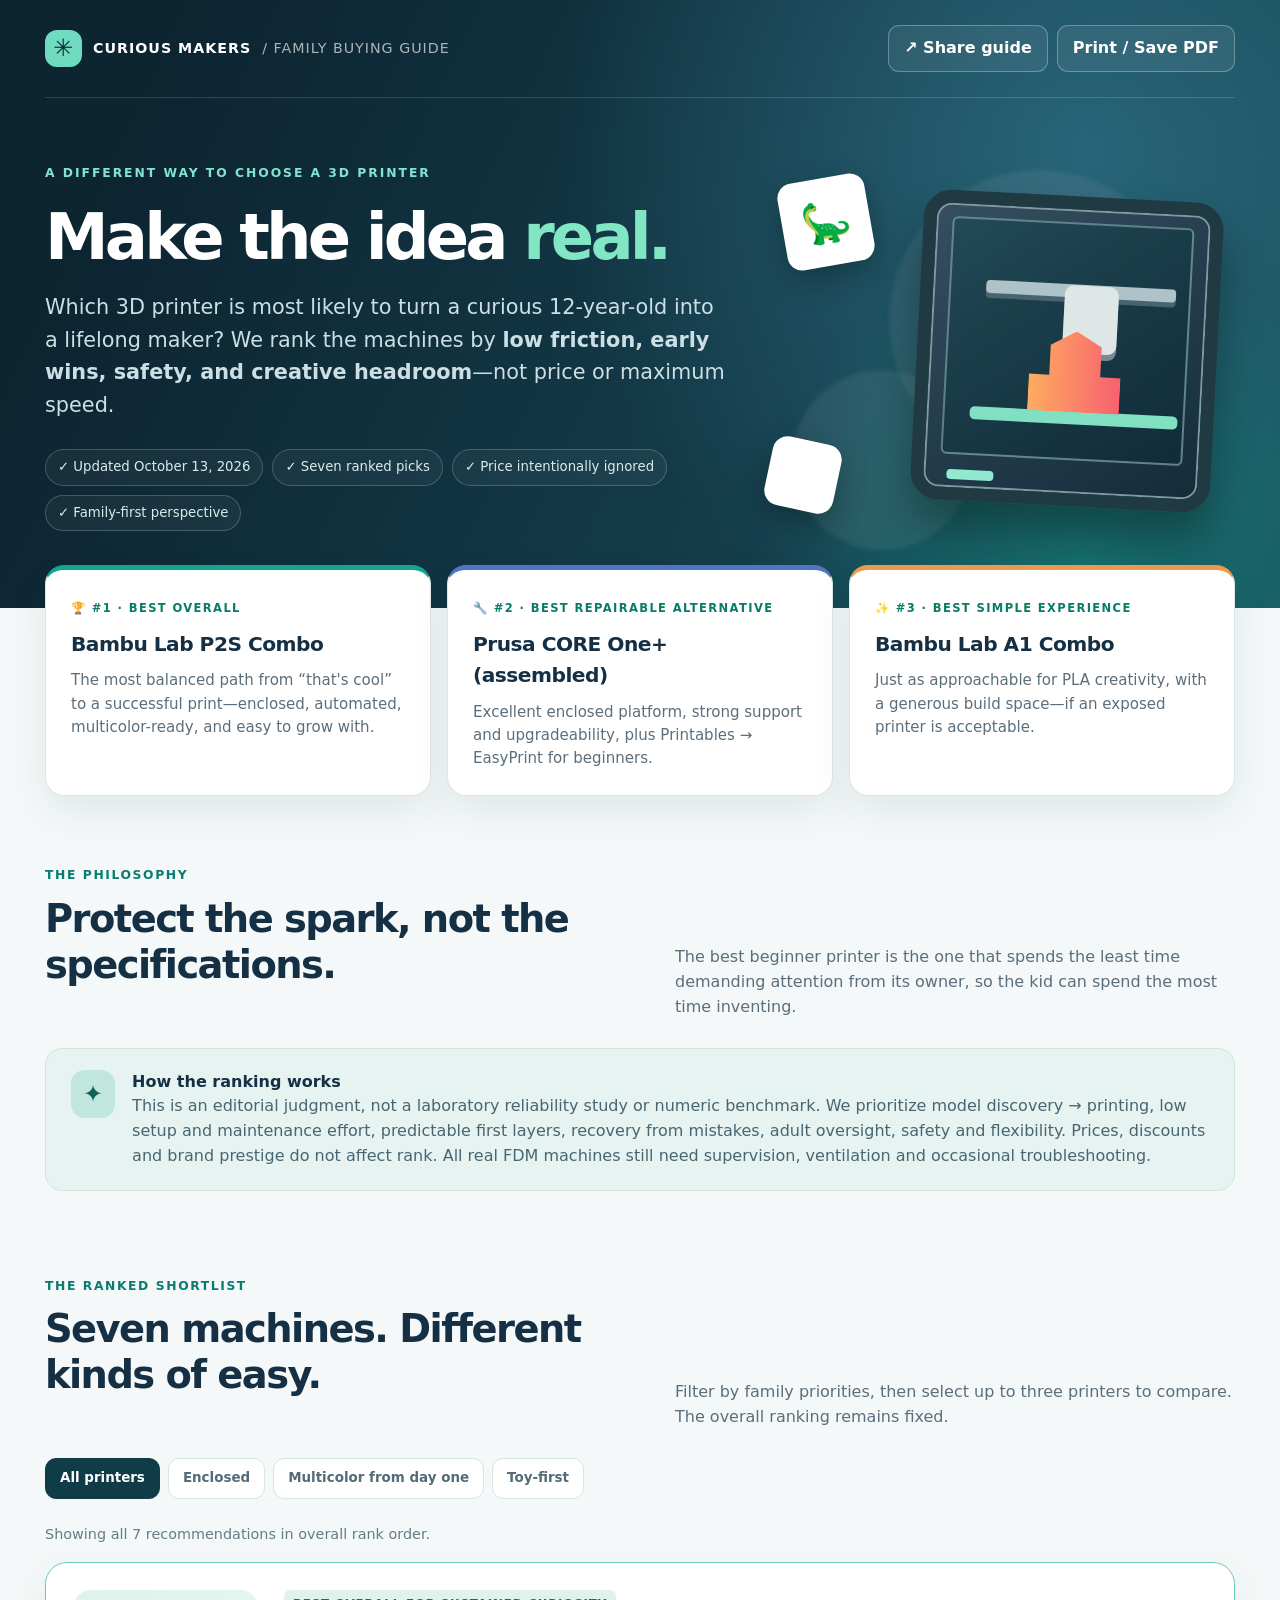
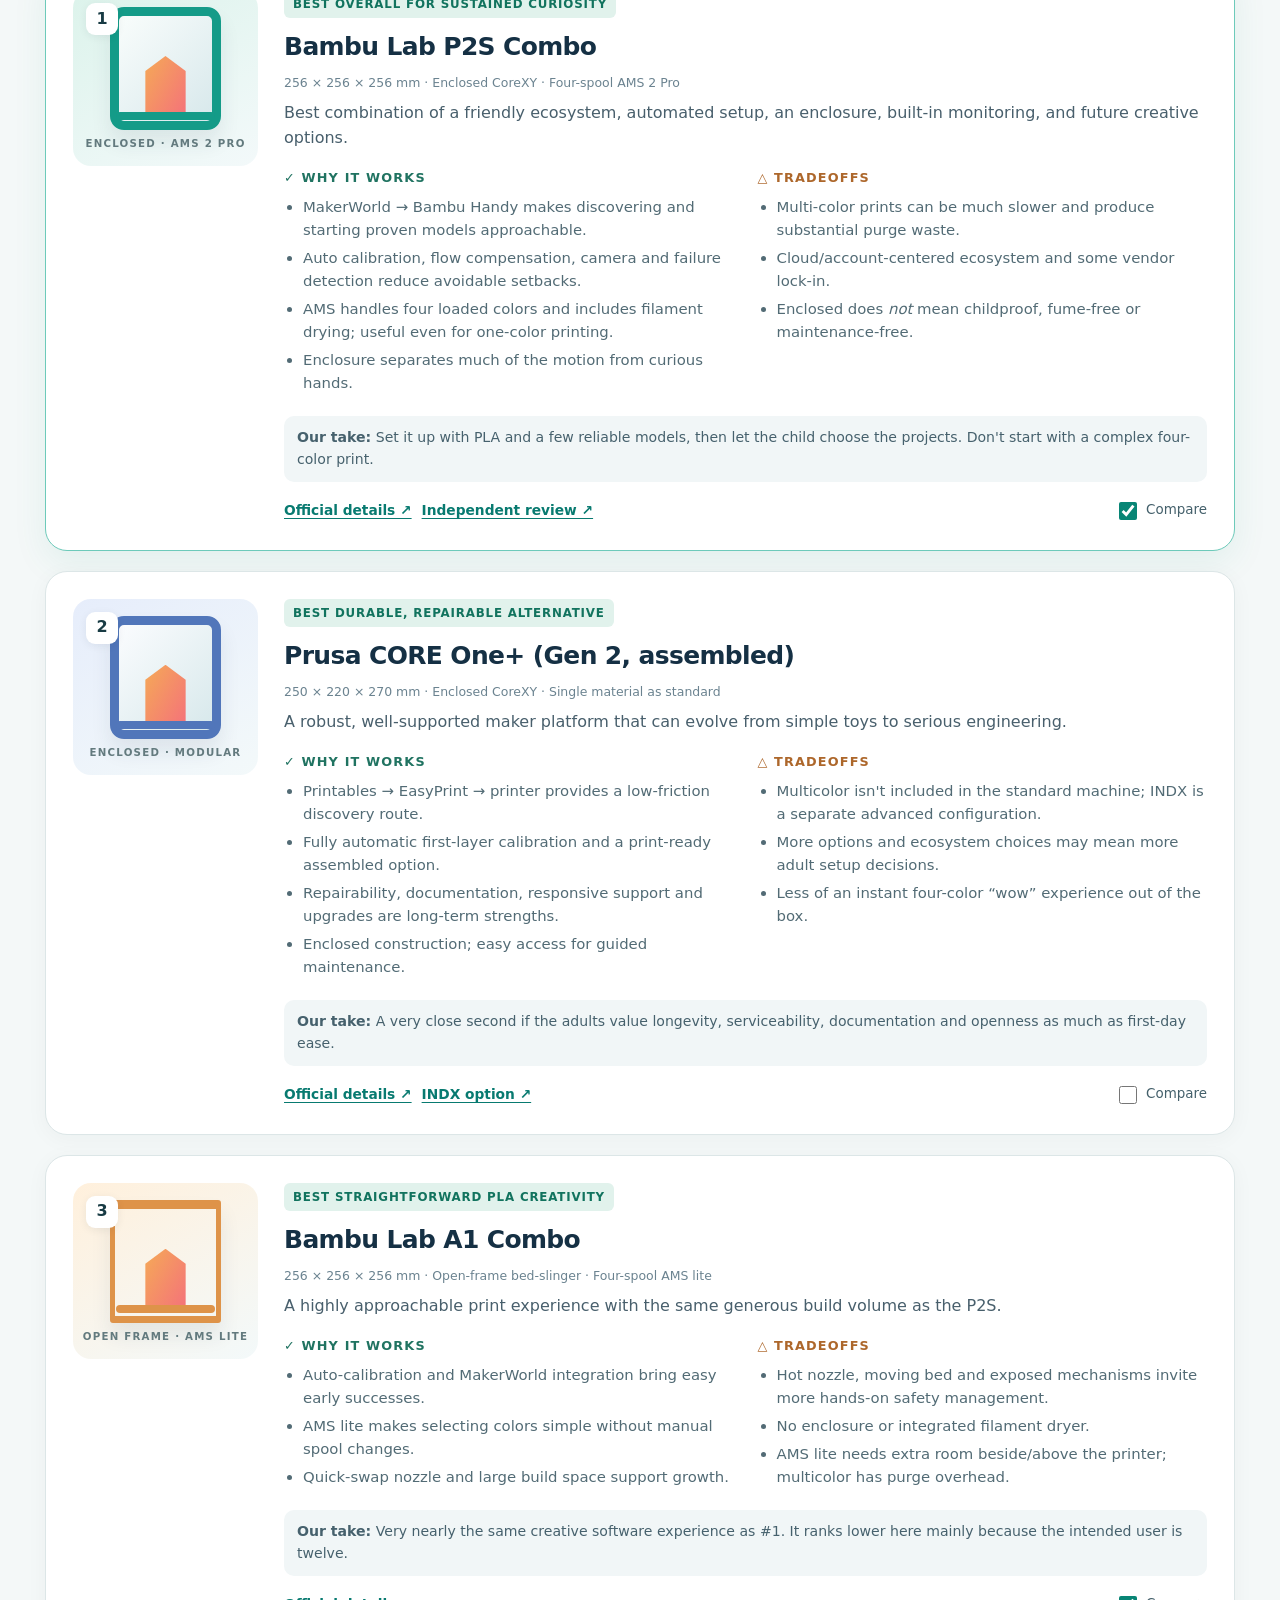
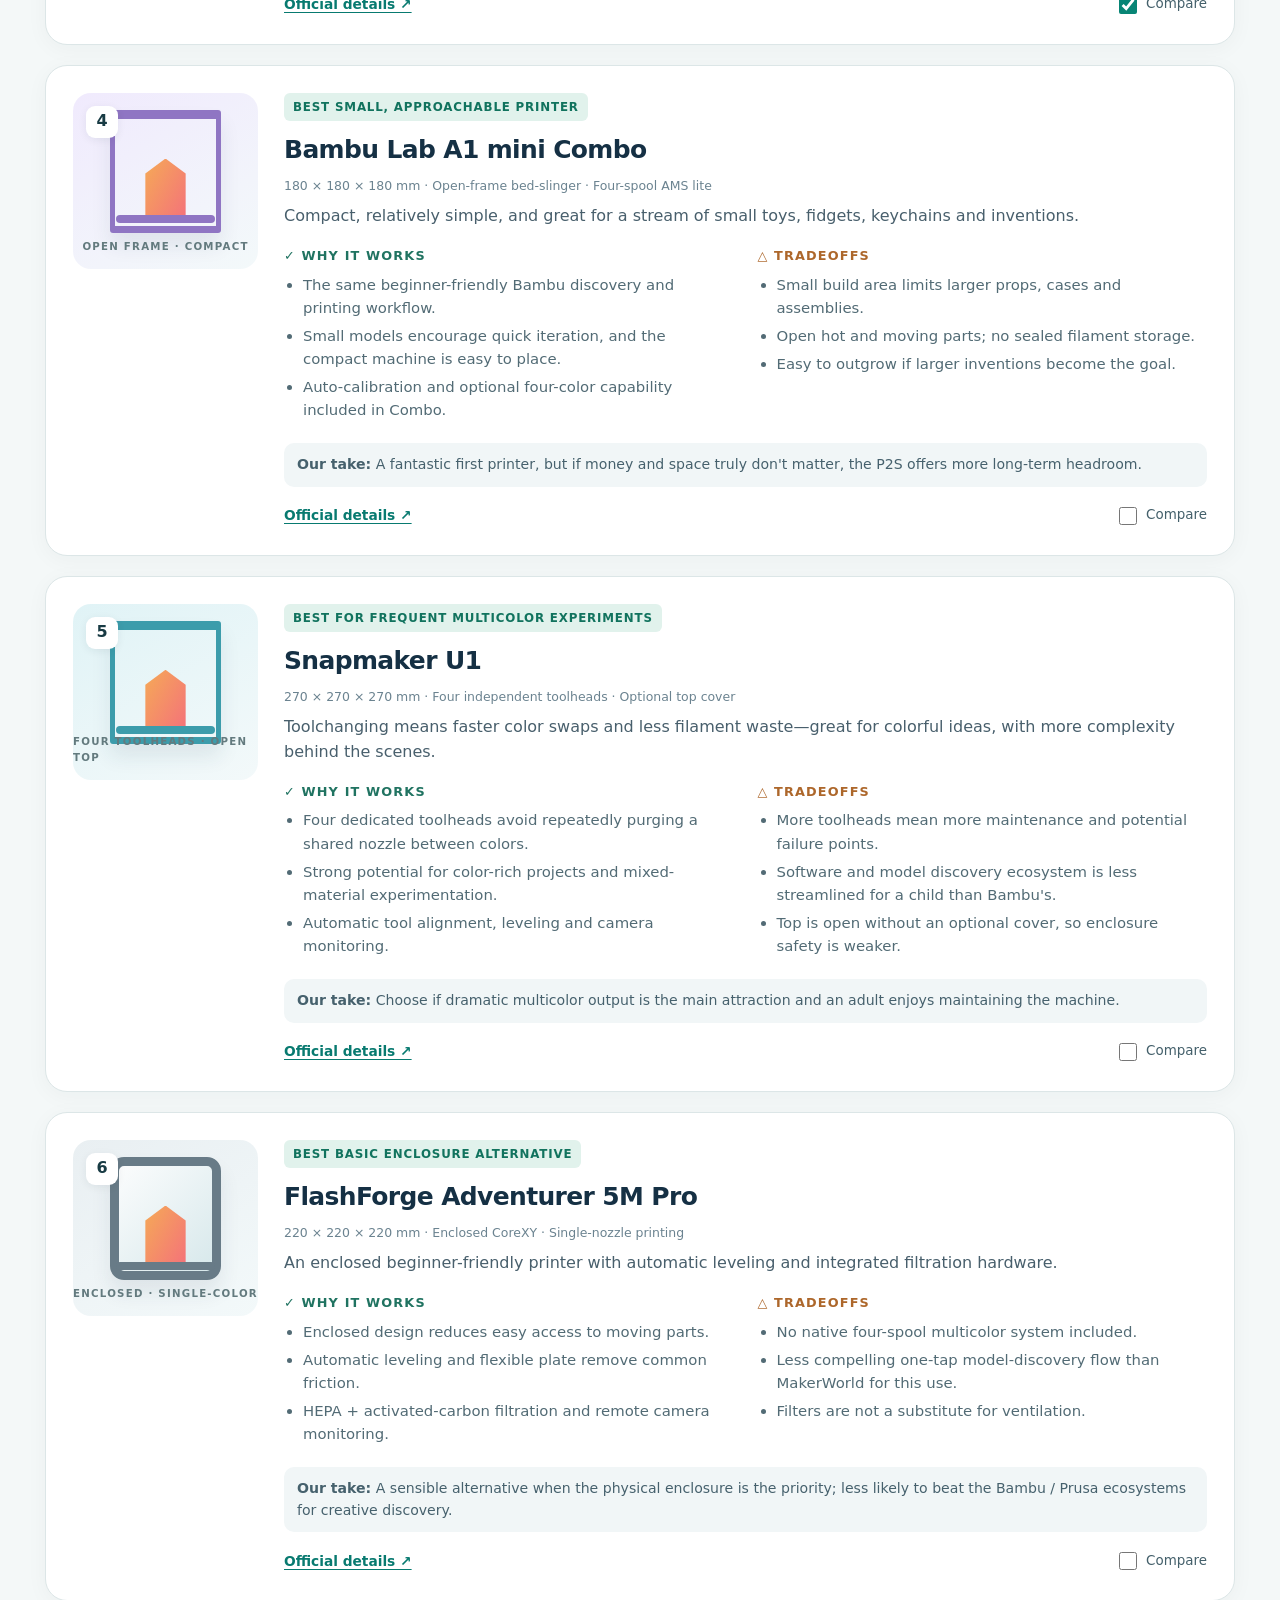
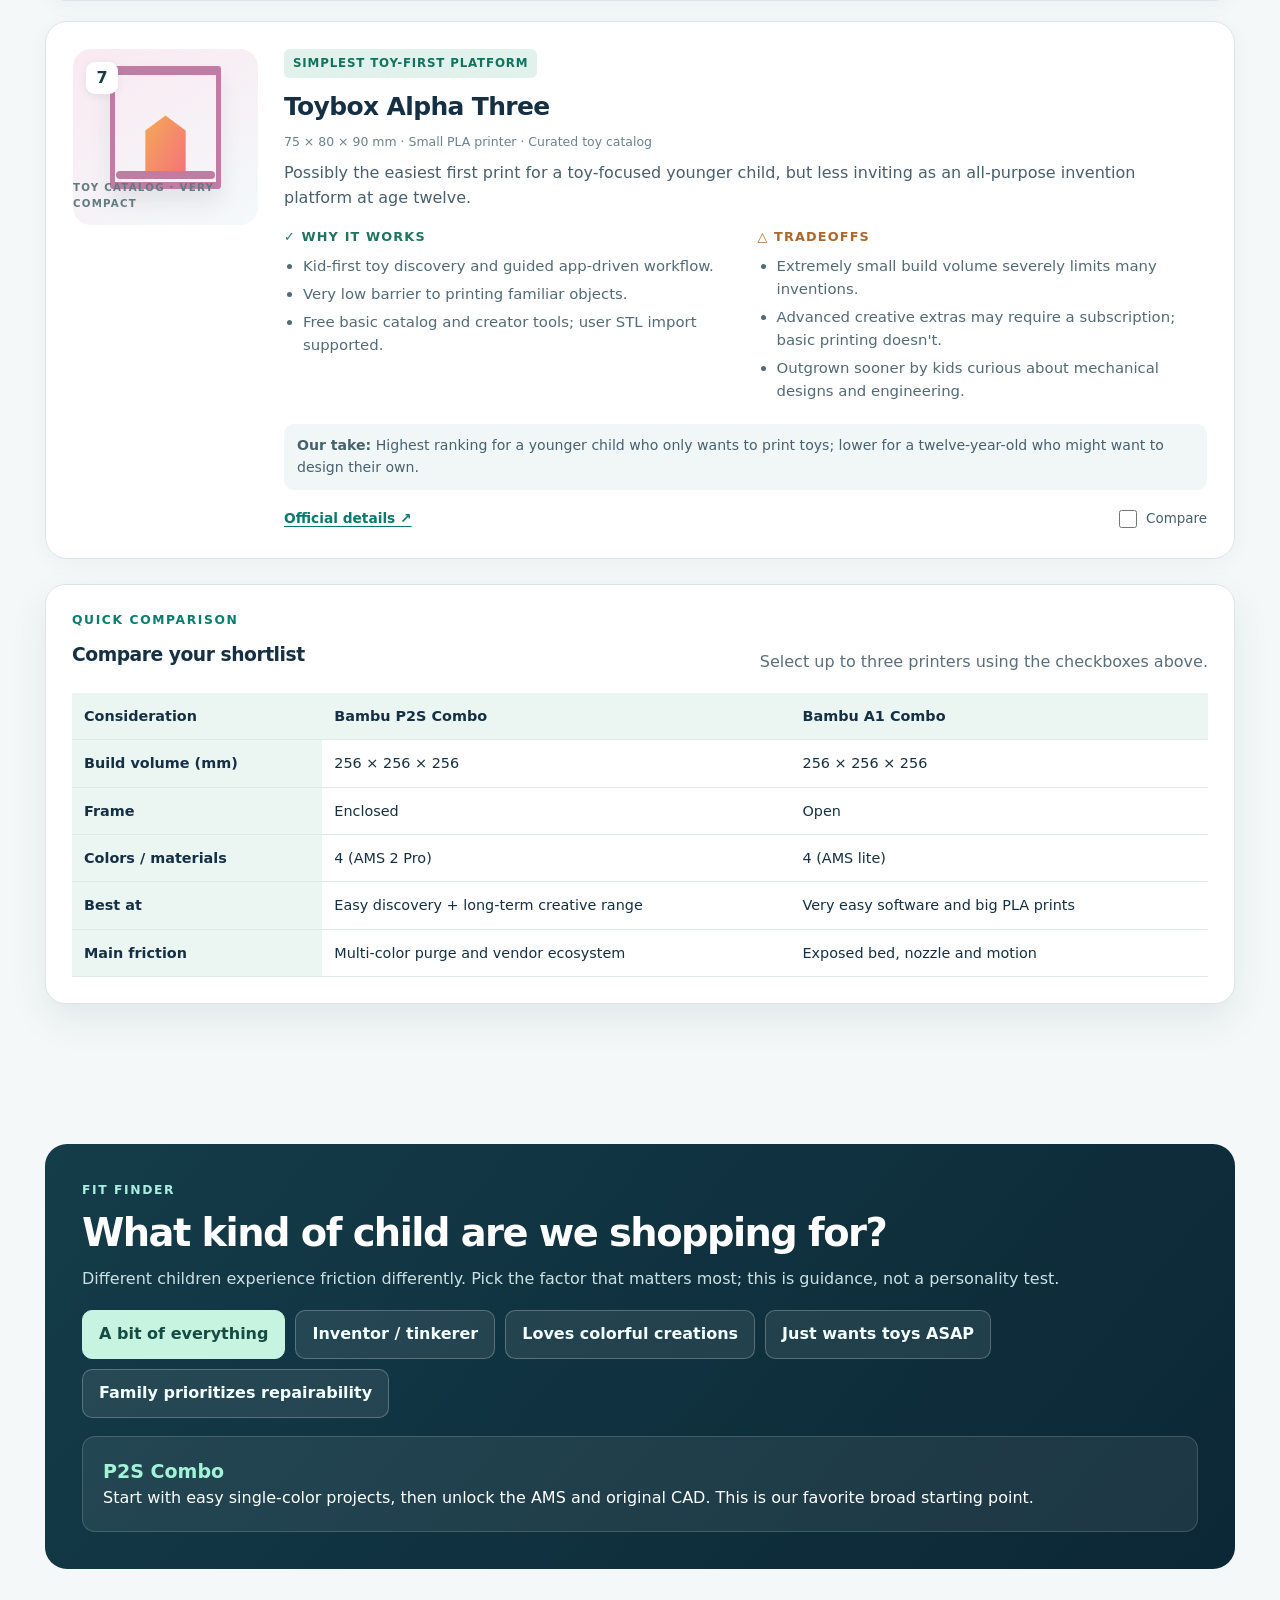
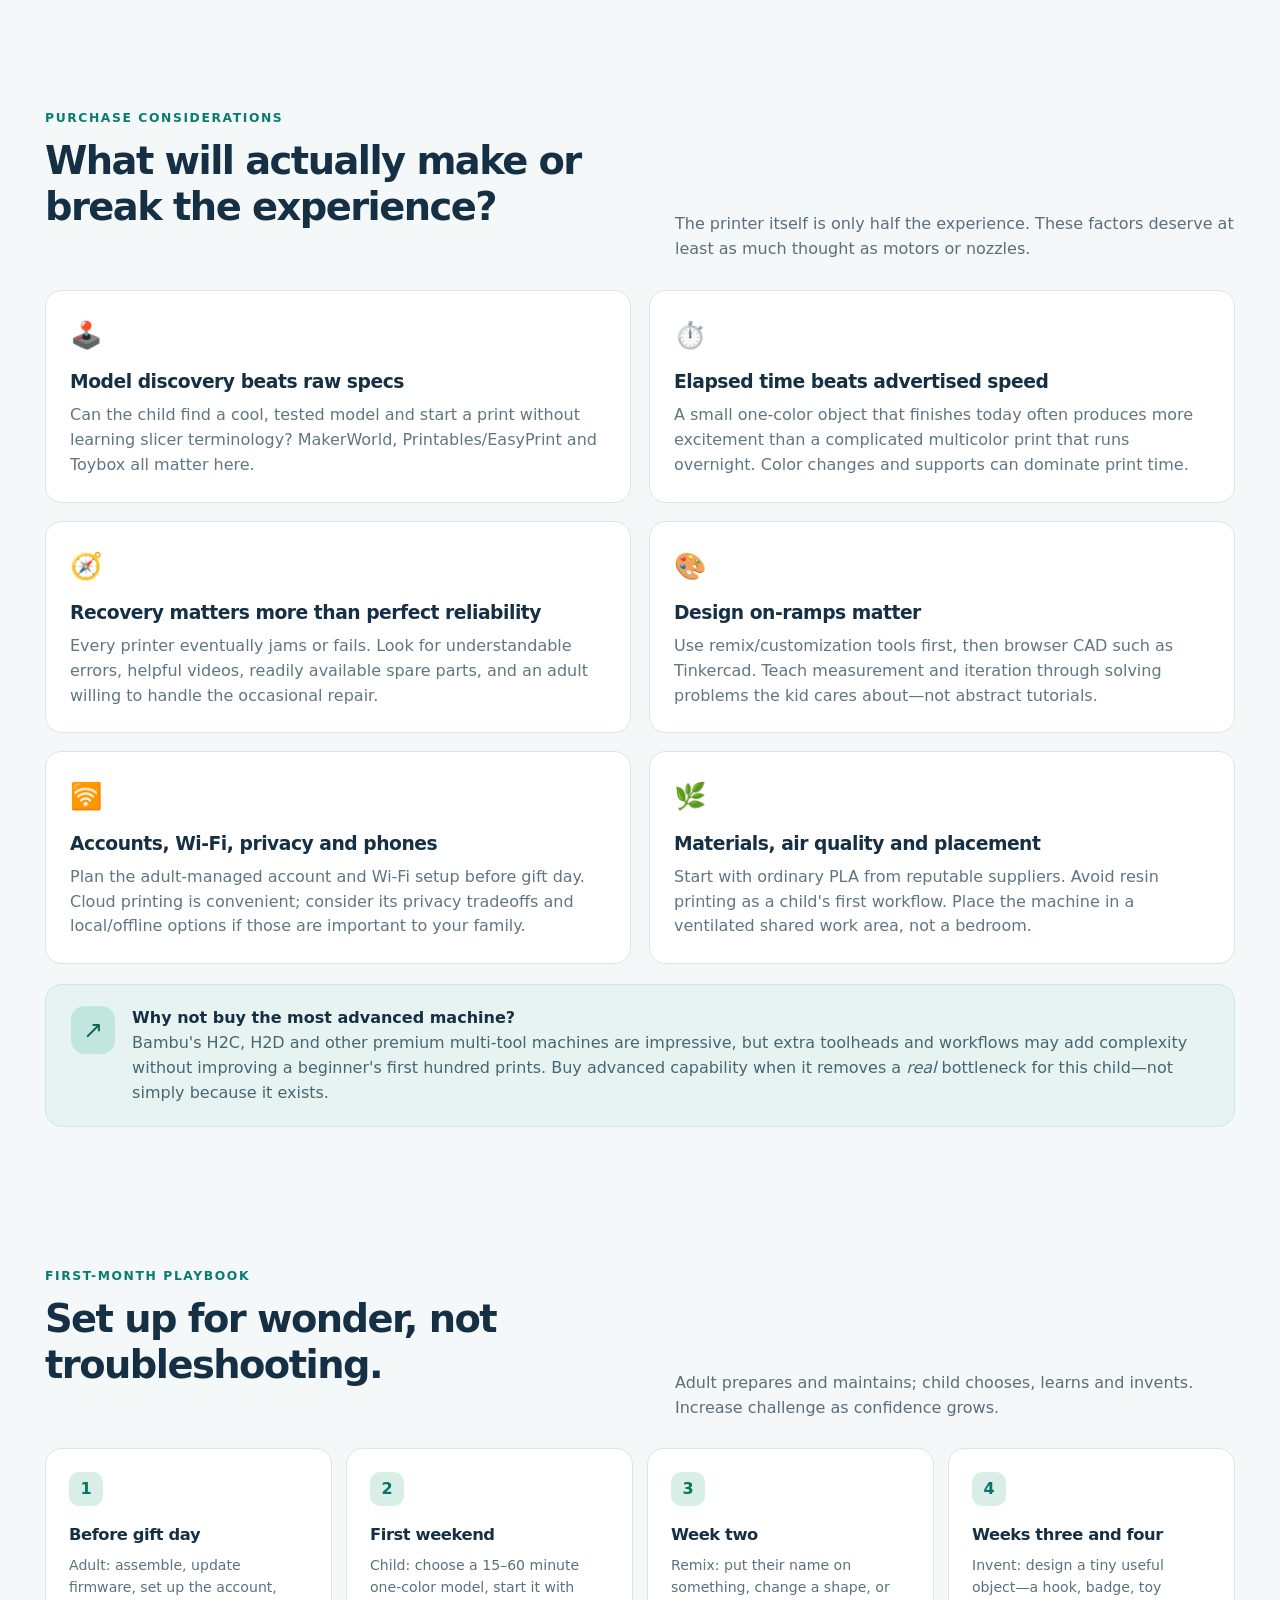
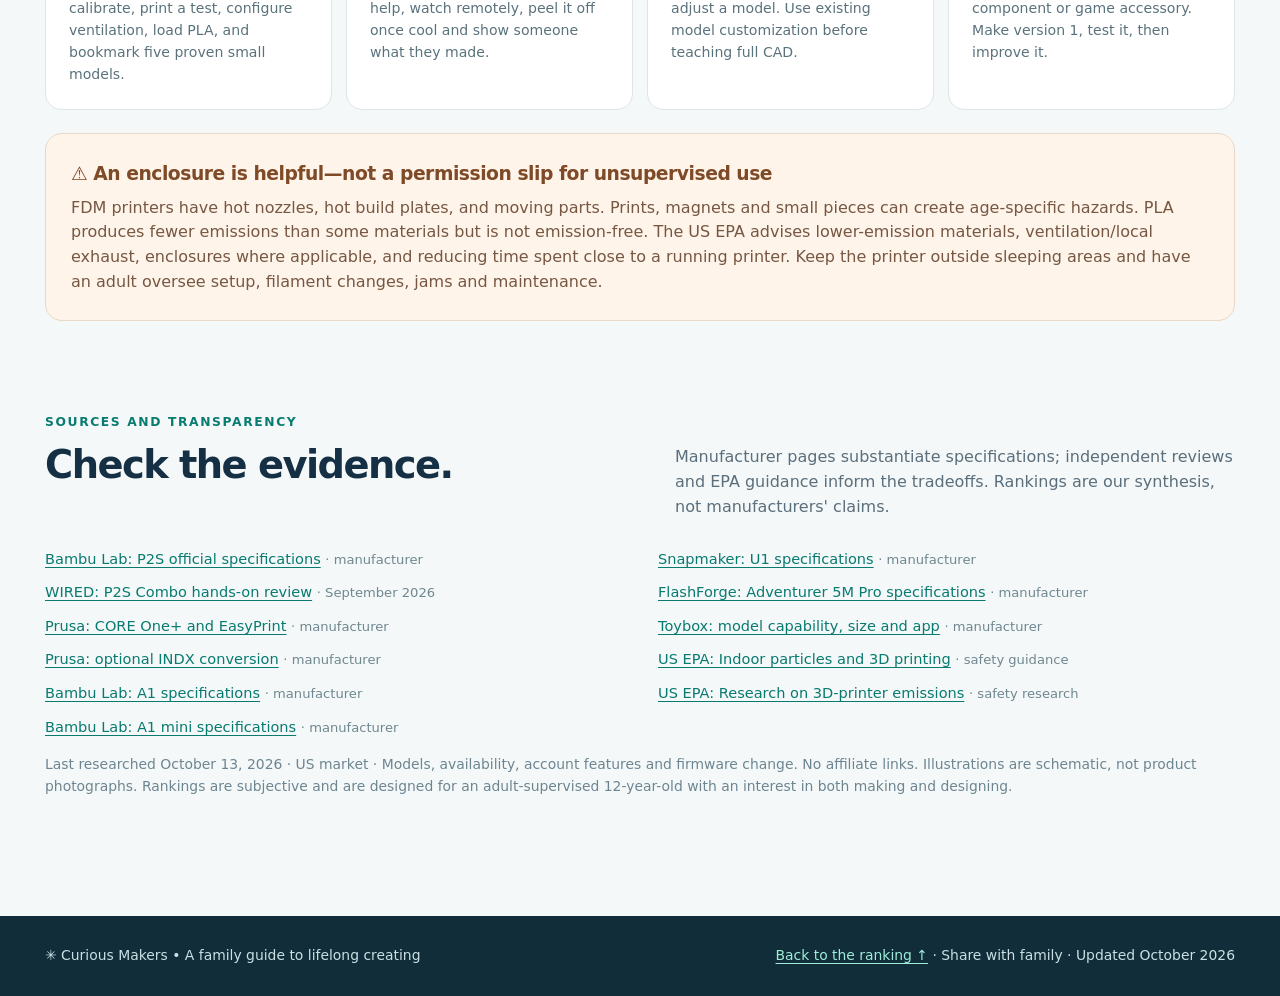
==== guides/3d-printers-for-curious-kids/index.html @ 98c5d3d3 "Add family-friendly 2026 3D printer ranking guide" ====
<!doctype html>
<html lang="en">
<head>
<meta charset="utf-8">
<meta name="viewport" content="width=device-width, initial-scale=1">
<meta name="theme-color" content="#0d2431">
<meta name="description" content="A family-friendly, independently ranked guide to 3D printers that keep a curious 12-year-old creating. Price is intentionally excluded from the ranking.">
<title>Make the idea real • 3D printers for curious kids</title>
<style>
:root{--ink:#153044;--muted:#5b6e7c;--bg:#f4f8f8;--line:#dce6e7;--green:#087c66;--teal:#18b9aa;--orange:#f2a052;--blue:#436ac0;--shadow:0 16px 38px rgba(16,51,63,.08)}
*{box-sizing:border-box}html{scroll-behavior:smooth}body{margin:0;background:var(--bg);color:var(--ink);font:16px/1.55 system-ui,-apple-system,BlinkMacSystemFont,"Segoe UI",sans-serif}a{color:#087a70;text-underline-offset:3px}a:hover{color:#044e49}button,input{font:inherit}button{cursor:pointer}button:focus-visible,a:focus-visible,input:focus-visible{outline:3px solid #ebaa58;outline-offset:3px}h1,h2,h3,h4,p{margin-top:0}h1{font-size:clamp(2.35rem,5vw,4.65rem);letter-spacing:-.06em;line-height:1.07;margin-bottom:20px;max-width:980px}h2{font-size:clamp(1.75rem,3vw,2.45rem);letter-spacing:-.04em;line-height:1.2}h3{letter-spacing:-.025em}.wrap{width:min(1190px,calc(100% - 44px));margin:auto}.hero{background:radial-gradient(circle at 85% 25%,#286478 0,transparent 45%),linear-gradient(115deg,#0d2431 12%,#143b49 60%,#17535b);color:#fff;position:relative;overflow:hidden}.hero:after{content:"";position:absolute;right:-10%;bottom:-280px;width:650px;height:650px;background:radial-gradient(circle,#12b79b50,transparent 70%);pointer-events:none}.topbar{display:flex;justify-content:space-between;align-items:center;gap:14px;padding:25px 0;border-bottom:1px solid #ffffff25;position:relative;z-index:2}.brand{display:flex;align-items:center;gap:11px;font-size:.89rem;font-weight:800;letter-spacing:.07em;text-transform:uppercase}.brandmark{display:grid;place-items:center;background:#70dbbf;color:#093342;width:37px;height:37px;border-radius:12px;font-size:24px}.head-actions{display:flex;gap:9px;flex-wrap:wrap}.ghost,.primary,.secondary,.tab,.compare-button{border-radius:11px;border:1px solid transparent;padding:10px 15px;font-weight:750}.ghost{border-color:#ffffff48;background:#ffffff12;color:white}.ghost:hover{background:#ffffff24}.primary{background:#0d917a;color:white}.primary:hover{background:#0a735f}.secondary{background:#edf7f5;color:#0e7669;border-color:#b8e0d8}.secondary:hover{background:#d9f1eb}.hero-inner{display:grid;grid-template-columns:1.2fr .8fr;align-items:center;gap:48px;padding:66px 0 77px;position:relative;z-index:1}.eyebrow{font-weight:850;text-transform:uppercase;letter-spacing:.16em;font-size:.77rem;color:#80e4d0;margin-bottom:20px}.hero h1 em{font-style:normal;color:#82e6c5}.lede{font-size:clamp(1.05rem,1.8vw,1.3rem);color:#cbdfe5;max-width:730px;line-height:1.56}.hero-badges{display:flex;gap:9px;flex-wrap:wrap;margin-top:28px}.hero-badges span{display:inline-flex;align-items:center;border:1px solid #ffffff32;border-radius:100px;padding:7px 12px;color:#daebed;background:#ffffff0b;font-size:.83rem}.hero-art{position:relative;min-height:355px;isolation:isolate}.orb{position:absolute;border-radius:50%;background:#ffffff12;filter:blur(2px)}.orb.a{width:300px;height:300px;right:10%;top:0}.orb.b{width:180px;height:180px;bottom:-7%;left:3%}.device{position:absolute;top:26px;right:18px;width:300px;height:310px;border:13px solid #203a43;border-radius:28px;background:linear-gradient(145deg,#354f61,#142c3a);box-shadow:0 30px 45px #0005,inset 0 0 0 2px #8297a0;transform:rotate(3deg)}.device::before{content:"";position:absolute;inset:13px 16px 33px;border:2px solid #b5e1e273;border-radius:6px;background:linear-gradient(145deg,#1b4854aa,#102b37cc)}.device::after{content:"";position:absolute;bottom:8px;left:23px;background:#91e9d0;width:47px;height:10px;border-radius:4px}.rail{position:absolute;top:75px;left:53px;width:190px;height:13px;background:#aec3c7;border-radius:4px;box-shadow:0 5px 0 #486470}.head{position:absolute;left:132px;top:76px;width:54px;height:68px;border-radius:9px;background:#dfe7e6;box-shadow:0 6px 0 #788b93;z-index:2}.head::after{content:"";position:absolute;bottom:-13px;left:17px;border-left:11px solid transparent;border-right:11px solid transparent;border-top:16px solid #f2a451}.plate{position:absolute;bottom:69px;left:43px;width:208px;height:13px;border-radius:5px;background:#81dfc2;z-index:2}.model{position:absolute;left:95px;bottom:81px;width:102px;height:81px;clip-path:polygon(5% 100%,5% 55%,25% 55%,25% 18%,50% 0,75% 18%,75% 55%,95% 55%,95% 100%);background:linear-gradient(90deg,#ffaf5f,#f65d70);z-index:3}.sticker{position:absolute;display:grid;place-items:center;background:#fff;border-radius:15px;box-shadow:0 12px 30px #0004;transform:rotate(-10deg);font-size:40px;width:88px;height:88px}.sticker.star{top:8px;left:4px}.sticker.bolt{bottom:15px;left:-10px;transform:rotate(12deg);width:70px;height:70px;font-size:31px}.section{padding:70px 0}.section-head{display:flex;align-items:end;justify-content:space-between;gap:20px;margin-bottom:28px}.section-head p{max-width:560px;color:var(--muted);margin:0}.kicker{text-transform:uppercase;color:#087c70;font-weight:850;letter-spacing:.13em;font-size:.77rem;margin-bottom:10px}.top-picks{display:grid;grid-template-columns:repeat(3,1fr);gap:16px;margin-top:-43px;position:relative;z-index:3}.pick{background:white;border:1px solid var(--line);box-shadow:var(--shadow);border-radius:19px;padding:25px}.pick:first-child{border-top:5px solid #13a58e}.pick:nth-child(2){border-top:5px solid #5075c2}.pick:nth-child(3){border-top:5px solid #eb9a49}.pick .small{font-size:.72rem;font-weight:850;letter-spacing:.12em;text-transform:uppercase;color:var(--green)}.pick h3{font-size:1.26rem;margin:9px 0}.pick p{color:var(--muted);margin:0;font-size:.94rem}.method{background:#e7f3f0;border:1px solid #d0e7df;border-radius:17px;padding:21px 25px;display:flex;gap:17px;align-items:start;margin-top:24px}.method-icon{background:#c1e6dd;color:#0e6457;font-size:24px;line-height:1;padding:12px;border-radius:14px}.method p{margin:0;color:#476672}.controls{display:flex;flex-wrap:wrap;gap:8px;margin:0 0 24px}.tab{background:white;color:#536c78;border-color:#d8e4e5;font-size:.84rem;padding:9px 14px}.tab.active{background:#103c47;color:white;border-color:#103c47}.results-note{color:#647c85;font-size:.9rem;margin:0 0 17px}.cards{display:grid;gap:20px}.printer{display:grid;grid-template-columns:185px 1fr;gap:26px;align-items:start;background:#fff;border:1px solid #dce6e7;border-radius:22px;padding:27px;box-shadow:0 4px 22px rgba(16,51,63,.04)}.printer:first-child{border-color:#6dcaba;box-shadow:0 12px 35px #08866c14}.visual{min-height:176px;border-radius:18px;display:flex;align-items:center;justify-content:center;flex-direction:column;gap:8px;background:linear-gradient(150deg,var(--pale),#f3f9fa);position:relative;overflow:hidden}.visual:before{content:"";position:absolute;inset:17px 37px 36px;border:9px solid var(--accent);border-radius:14px;background:linear-gradient(135deg,#ffffffca,#d7e8eb);box-shadow:0 13px 20px #253e4d16}.visual.open:before{border-left:5px solid var(--accent);border-right:5px solid var(--accent);border-top:9px solid var(--accent);border-bottom:7px solid var(--accent);border-radius:3px;background:transparent}.visual .print-object{position:absolute;width:48px;height:60px;bottom:50px;left:50%;transform:translateX(-50%);background:linear-gradient(120deg,#f5ac55,#f46f7c);clip-path:polygon(50% 0,92% 25%,92% 100%,8% 100%,8% 25%)}.visual .print-bed{position:absolute;left:23%;right:23%;height:8px;background:var(--accent);bottom:46px;border-radius:8px}.visual .minilabel{position:absolute;bottom:14px;font-size:.64rem;font-weight:850;text-transform:uppercase;letter-spacing:.12em;color:#637a7e}.rank{position:absolute;left:13px;top:13px;font-size:1rem;font-weight:900;color:#183b44;background:white;width:32px;height:32px;display:grid;place-items:center;border-radius:9px;box-shadow:0 2px 9px #102b3712}.printer-head{display:flex;align-items:start;justify-content:space-between;gap:16px;flex-wrap:wrap}.printer h3{font-size:1.56rem;margin:0 0 6px}.label{display:inline-block;font-size:.74rem;font-weight:850;text-transform:uppercase;letter-spacing:.07em;padding:5px 9px;background:#e1f2ec;color:#11735e;border-radius:6px;margin-bottom:10px}.one-line{color:#485f6c;font-size:1rem;margin:9px 0 17px}.procon{display:grid;grid-template-columns:1fr 1fr;gap:24px}.procon h4{font-size:.8rem;text-transform:uppercase;letter-spacing:.09em;color:#207361;margin:0 0 8px}.procon .cons-title{color:#ad672b}.procon ul{margin:0;padding-left:19px;color:#526b75;font-size:.93rem}.procon li{margin:5px 0}.micro{margin:16px 0 0;background:#f1f6f7;border-radius:10px;padding:11px 13px;color:#46616d;font-size:.88rem}.tools{display:flex;gap:10px;flex-wrap:wrap;margin-top:17px;align-items:center}.textlink{font-size:.86rem;font-weight:700}.compare-check{font-size:.84rem;color:#44606b;display:flex;align-items:center;gap:6px;margin-left:auto}.compare-check input{accent-color:#088575;width:18px;height:18px}.specs{font-size:.78rem;color:#6b8390;margin:0}.compare-panel{margin-top:25px;background:#fff;border:1px solid var(--line);border-radius:20px;padding:26px;box-shadow:var(--shadow)}.compare-panel h3{margin-bottom:6px}.scroll-table{overflow:auto}.compare-table{border-collapse:collapse;width:100%;min-width:620px;font-size:.9rem;margin-top:18px}.compare-table th,.compare-table td{text-align:left;padding:12px;border-bottom:1px solid #e0e9e9;vertical-align:top}.compare-table th{background:#ebf5f2}.compare-empty{color:var(--muted);font-size:.92rem}.feature-grid{display:grid;grid-template-columns:repeat(2,1fr);gap:18px}.feature{background:white;border:1px solid var(--line);padding:24px;border-radius:16px}.feature .symbol{font-size:26px}.feature h3{margin:12px 0 7px}.feature p{color:#607680;margin:0}.quiz{background:linear-gradient(130deg,#143c49,#0c2735);padding:37px;border-radius:22px;color:white}.quiz h2{margin:0 0 11px}.quiz p{color:#cce1e4}.quiz-buttons{display:flex;flex-wrap:wrap;gap:10px;margin:18px 0}.quiz-buttons button{border:1px solid #ffffff3d;background:#ffffff15;color:#f3ffff;padding:11px 16px;border-radius:10px;font-weight:700}.quiz-buttons button.chosen{background:#c7f4e1;color:#154b42;border-color:#c7f4e1}.quiz-answer{background:#ffffff12;border:1px solid #ffffff28;border-radius:13px;padding:20px;margin-top:15px;color:white}.quiz-answer strong{color:#a3f3d9;font-size:1.19rem}.steps{display:grid;grid-template-columns:repeat(4,1fr);gap:14px}.step{background:white;padding:23px;border:1px solid var(--line);border-radius:16px}.step .n{display:grid;place-items:center;background:#d8eee7;color:#087466;width:34px;height:34px;border-radius:10px;font-weight:900;margin-bottom:16px}.step h3{font-size:1.02rem;margin:0 0 7px}.step p{font-size:.88rem;color:#5a727c;margin:0}.safety{background:#fff4e9;border:1px solid #e8d8c5;padding:25px;border-radius:17px}.safety h3{margin:0 0 8px;color:#7e4a27}.safety p{margin:0;color:#765743}.sources{columns:2;column-gap:36px;list-style:none;padding:0}.sources li{break-inside:avoid;margin:0 0 11px;font-size:.91rem}.sources span{color:#6f8790;font-size:.82rem}.footer{background:#102d39;color:#cae0e4;padding:29px 0;margin-top:35px;font-size:.87rem}.footer a{color:#a0edd9}.footer-row{display:flex;justify-content:space-between;gap:16px;flex-wrap:wrap}.print-only{display:none}
@media(max-width:900px){.hero-inner{grid-template-columns:1fr;padding:55px 0 95px}.hero-art{display:none}.top-picks{grid-template-columns:1fr}.printer{grid-template-columns:150px 1fr;gap:18px}.steps{grid-template-columns:repeat(2,1fr)}}@media(max-width:660px){.wrap{width:min(100% - 28px,1190px)}.head-actions .ghost:nth-child(1){display:none}.hero-inner{padding:48px 0 85px}.hero h1{font-size:2.5rem}.section{padding:49px 0}.top-picks{margin-top:-42px}.section-head{display:block}.section-head p{margin-top:9px}.printer{display:block;padding:20px}.visual{min-height:138px;margin-bottom:18px}.visual:before{inset:12px 26% 28px}.visual .print-bed{bottom:33px}.visual .print-object{bottom:37px;width:41px;height:48px}.visual .minilabel{bottom:8px}.procon{grid-template-columns:1fr;gap:16px}.feature-grid,.steps{grid-template-columns:1fr}.sources{columns:1}.quiz{padding:25px}.compare-check{margin-left:0}}
@media print{body{background:white;color:black;font-size:11pt}.hero{background:white;color:black;padding:0}.hero h1 em,.eyebrow{color:black}.hero-inner{padding:12px 0}.lede{color:#333}.topbar,.head-actions,.hero-badges,.hero-art,.controls,.compare-panel,.quiz,.tools,.footer{display:none!important}.top-picks{margin-top:0;grid-template-columns:repeat(3,1fr)}.pick,.printer,.feature,.step{break-inside:avoid;box-shadow:none}.printer{grid-template-columns:110px 1fr;gap:15px;padding:14px}.visual{min-height:120px}.section{padding:23px 0}.wrap{width:100%}.feature-grid{grid-template-columns:repeat(2,1fr)}.steps{grid-template-columns:repeat(4,1fr)}.print-only{display:block}}
</style>
</head>
<body>
<header class="hero">
  <div class="wrap">
    <div class="topbar"><div class="brand"><span class="brandmark">✳</span> Curious Makers <span style="font-weight:400;opacity:.65">/ family buying guide</span></div><div class="head-actions"><button class="ghost" id="share" type="button">↗ Share guide</button><button class="ghost" onclick="window.print()" type="button">Print / Save PDF</button></div></div>
    <div class="hero-inner">
      <div><div class="eyebrow">A different way to choose a 3D printer</div><h1>Make the idea <em>real.</em></h1><p class="lede">Which 3D printer is most likely to turn a curious 12-year-old into a lifelong maker? We rank the machines by <strong>low friction, early wins, safety, and creative headroom</strong>—not price or maximum speed.</p><div class="hero-badges"><span>✓ Updated October 13, 2026</span><span>✓ Seven ranked picks</span><span>✓ Price intentionally ignored</span><span>✓ Family-first perspective</span></div></div>
      <div class="hero-art" aria-hidden="true"><div class="orb a"></div><div class="orb b"></div><div class="device"><div class="rail"></div><div class="head"></div><div class="plate"></div><div class="model"></div></div><div class="sticker star">🦕</div><div class="sticker bolt">⚙️</div></div>
    </div>
  </div>
</header>
<main>
  <div class="wrap top-picks" aria-label="Top recommendations">
    <div class="pick"><span class="small">🏆 #1 · best overall</span><h3>Bambu Lab P2S Combo</h3><p>The most balanced path from “that's cool” to a successful print—enclosed, automated, multicolor-ready, and easy to grow with.</p></div>
    <div class="pick"><span class="small">🔧 #2 · best repairable alternative</span><h3>Prusa CORE One+ (assembled)</h3><p>Excellent enclosed platform, strong support and upgradeability, plus Printables → EasyPrint for beginners.</p></div>
    <div class="pick"><span class="small">✨ #3 · best simple experience</span><h3>Bambu Lab A1 Combo</h3><p>Just as approachable for PLA creativity, with a generous build space—if an exposed printer is acceptable.</p></div>
  </div>
  <section class="wrap section" id="why">
    <div class="section-head"><div><div class="kicker">The philosophy</div><h2>Protect the spark, not the specifications.</h2></div><p>The best beginner printer is the one that spends the least time demanding attention from its owner, so the kid can spend the most time inventing.</p></div>
    <div class="method"><div class="method-icon" aria-hidden="true">✦</div><div><strong>How the ranking works</strong><p>This is an editorial judgment, not a laboratory reliability study or numeric benchmark. We prioritize model discovery → printing, low setup and maintenance effort, predictable first layers, recovery from mistakes, adult oversight, safety and flexibility. Prices, discounts and brand prestige do not affect rank. All real FDM machines still need supervision, ventilation and occasional troubleshooting.</p></div></div>
  </section>
  <section class="wrap section" id="ranking" style="padding-top:16px">
    <div class="section-head"><div><div class="kicker">The ranked shortlist</div><h2>Seven machines. Different kinds of easy.</h2></div><p>Filter by family priorities, then select up to three printers to compare. The overall ranking remains fixed.</p></div>
    <div class="controls" role="group" aria-label="Filter printers"><button class="tab active" data-filter="all" aria-pressed="true">All printers</button><button class="tab" data-filter="enclosed" aria-pressed="false">Enclosed</button><button class="tab" data-filter="multicolor" aria-pressed="false">Multicolor from day one</button><button class="tab" data-filter="toy" aria-pressed="false">Toy-first</button></div>
    <div class="results-note" id="results">Showing all 7 recommendations in overall rank order.</div>
    <div class="cards">
      <article class="printer" data-tags="enclosed multicolor" data-key="p2s" style="--accent:#149b88;--pale:#dcf3eb">
        <div class="visual"><span class="rank">1</span><span class="print-object"></span><span class="print-bed"></span><span class="minilabel">Enclosed · AMS 2 Pro</span></div>
        <div><div class="printer-head"><div><span class="label">Best overall for sustained curiosity</span><h3>Bambu Lab P2S Combo</h3><p class="specs">256 × 256 × 256 mm · Enclosed CoreXY · Four-spool AMS 2 Pro</p></div></div>
        <p class="one-line">Best combination of a friendly ecosystem, automated setup, an enclosure, built-in monitoring, and future creative options.</p>
        <div class="procon"><div><h4>✓ Why it works</h4><ul><li>MakerWorld → Bambu Handy makes discovering and starting proven models approachable.</li><li>Auto calibration, flow compensation, camera and failure detection reduce avoidable setbacks.</li><li>AMS handles four loaded colors and includes filament drying; useful even for one-color printing.</li><li>Enclosure separates much of the motion from curious hands.</li></ul></div><div><h4 class="cons-title">△ Tradeoffs</h4><ul><li>Multi-color prints can be much slower and produce substantial purge waste.</li><li>Cloud/account-centered ecosystem and some vendor lock-in.</li><li>Enclosed does <em>not</em> mean childproof, fume-free or maintenance-free.</li></ul></div></div>
        <p class="micro"><b>Our take:</b> Set it up with PLA and a few reliable models, then let the child choose the projects. Don't start with a complex four-color print.</p>
        <div class="tools"><a class="textlink" target="_blank" rel="noopener noreferrer" href="https://bambulab.com/en-us/p2s">Official details ↗</a><a class="textlink" target="_blank" rel="noopener noreferrer" href="https://www.wired.com/review/bambu-p2s-combo-3d-printer">Independent review ↗</a><label class="compare-check"><input type="checkbox" data-select="p2s" checked> Compare</label></div></div>
      </article>
      <article class="printer" data-tags="enclosed" data-key="prusa" style="--accent:#5176ba;--pale:#e6edfb">
        <div class="visual"><span class="rank">2</span><span class="print-object"></span><span class="print-bed"></span><span class="minilabel">Enclosed · modular</span></div>
        <div><span class="label">Best durable, repairable alternative</span><h3>Prusa CORE One+ (Gen 2, assembled)</h3><p class="specs">250 × 220 × 270 mm · Enclosed CoreXY · Single material as standard</p>
        <p class="one-line">A robust, well-supported maker platform that can evolve from simple toys to serious engineering.</p>
        <div class="procon"><div><h4>✓ Why it works</h4><ul><li>Printables → EasyPrint → printer provides a low-friction discovery route.</li><li>Fully automatic first-layer calibration and a print-ready assembled option.</li><li>Repairability, documentation, responsive support and upgrades are long-term strengths.</li><li>Enclosed construction; easy access for guided maintenance.</li></ul></div><div><h4 class="cons-title">△ Tradeoffs</h4><ul><li>Multicolor isn't included in the standard machine; INDX is a separate advanced configuration.</li><li>More options and ecosystem choices may mean more adult setup decisions.</li><li>Less of an instant four-color “wow” experience out of the box.</li></ul></div></div>
        <p class="micro"><b>Our take:</b> A very close second if the adults value longevity, serviceability, documentation and openness as much as first-day ease.</p>
        <div class="tools"><a class="textlink" target="_blank" rel="noopener noreferrer" href="https://www.prusa3d.com/p/core-one-plus/">Official details ↗</a><a class="textlink" target="_blank" rel="noopener noreferrer" href="https://www.prusa3d.com/p/bondtech-indx">INDX option ↗</a><label class="compare-check"><input type="checkbox" data-select="prusa"> Compare</label></div></div>
      </article>
      <article class="printer" data-tags="multicolor" data-key="a1" style="--accent:#de9349;--pale:#fff0dc">
        <div class="visual open"><span class="rank">3</span><span class="print-object"></span><span class="print-bed"></span><span class="minilabel">Open frame · AMS lite</span></div>
        <div><span class="label">Best straightforward PLA creativity</span><h3>Bambu Lab A1 Combo</h3><p class="specs">256 × 256 × 256 mm · Open-frame bed-slinger · Four-spool AMS lite</p>
        <p class="one-line">A highly approachable print experience with the same generous build volume as the P2S.</p>
        <div class="procon"><div><h4>✓ Why it works</h4><ul><li>Auto-calibration and MakerWorld integration bring easy early successes.</li><li>AMS lite makes selecting colors simple without manual spool changes.</li><li>Quick-swap nozzle and large build space support growth.</li></ul></div><div><h4 class="cons-title">△ Tradeoffs</h4><ul><li>Hot nozzle, moving bed and exposed mechanisms invite more hands-on safety management.</li><li>No enclosure or integrated filament dryer.</li><li>AMS lite needs extra room beside/above the printer; multicolor has purge overhead.</li></ul></div></div>
        <p class="micro"><b>Our take:</b> Very nearly the same creative software experience as #1. It ranks lower here mainly because the intended user is twelve.</p>
        <div class="tools"><a class="textlink" target="_blank" rel="noopener noreferrer" href="https://us.store.bambulab.com/products/a1">Official details ↗</a><label class="compare-check"><input type="checkbox" data-select="a1" checked> Compare</label></div></div>
      </article>
      <article class="printer" data-tags="multicolor" data-key="mini" style="--accent:#8f75c3;--pale:#f0eafd">
        <div class="visual open"><span class="rank">4</span><span class="print-object"></span><span class="print-bed"></span><span class="minilabel">Open frame · compact</span></div>
        <div><span class="label">Best small, approachable printer</span><h3>Bambu Lab A1 mini Combo</h3><p class="specs">180 × 180 × 180 mm · Open-frame bed-slinger · Four-spool AMS lite</p>
        <p class="one-line">Compact, relatively simple, and great for a stream of small toys, fidgets, keychains and inventions.</p>
        <div class="procon"><div><h4>✓ Why it works</h4><ul><li>The same beginner-friendly Bambu discovery and printing workflow.</li><li>Small models encourage quick iteration, and the compact machine is easy to place.</li><li>Auto-calibration and optional four-color capability included in Combo.</li></ul></div><div><h4 class="cons-title">△ Tradeoffs</h4><ul><li>Small build area limits larger props, cases and assemblies.</li><li>Open hot and moving parts; no sealed filament storage.</li><li>Easy to outgrow if larger inventions become the goal.</li></ul></div></div>
        <p class="micro"><b>Our take:</b> A fantastic first printer, but if money and space truly don't matter, the P2S offers more long-term headroom.</p>
        <div class="tools"><a class="textlink" target="_blank" rel="noopener noreferrer" href="https://us.store.bambulab.com/products/a1-mini">Official details ↗</a><label class="compare-check"><input type="checkbox" data-select="mini"> Compare</label></div></div>
      </article>
      <article class="printer" data-tags="multicolor" data-key="u1" style="--accent:#3c9cab;--pale:#e0f3f6">
        <div class="visual open"><span class="rank">5</span><span class="print-object"></span><span class="print-bed"></span><span class="minilabel">Four toolheads · open top</span></div>
        <div><span class="label">Best for frequent multicolor experiments</span><h3>Snapmaker U1</h3><p class="specs">270 × 270 × 270 mm · Four independent toolheads · Optional top cover</p>
        <p class="one-line">Toolchanging means faster color swaps and less filament waste—great for colorful ideas, with more complexity behind the scenes.</p>
        <div class="procon"><div><h4>✓ Why it works</h4><ul><li>Four dedicated toolheads avoid repeatedly purging a shared nozzle between colors.</li><li>Strong potential for color-rich projects and mixed-material experimentation.</li><li>Automatic tool alignment, leveling and camera monitoring.</li></ul></div><div><h4 class="cons-title">△ Tradeoffs</h4><ul><li>More toolheads mean more maintenance and potential failure points.</li><li>Software and model discovery ecosystem is less streamlined for a child than Bambu's.</li><li>Top is open without an optional cover, so enclosure safety is weaker.</li></ul></div></div>
        <p class="micro"><b>Our take:</b> Choose if dramatic multicolor output is the main attraction and an adult enjoys maintaining the machine.</p>
        <div class="tools"><a class="textlink" target="_blank" rel="noopener noreferrer" href="https://www.snapmaker.com/snapmaker-u1">Official details ↗</a><label class="compare-check"><input type="checkbox" data-select="u1"> Compare</label></div></div>
      </article>
      <article class="printer" data-tags="enclosed" data-key="flash" style="--accent:#687b87;--pale:#e9eff2">
        <div class="visual"><span class="rank">6</span><span class="print-object"></span><span class="print-bed"></span><span class="minilabel">Enclosed · single-color</span></div>
        <div><span class="label">Best basic enclosure alternative</span><h3>FlashForge Adventurer 5M Pro</h3><p class="specs">220 × 220 × 220 mm · Enclosed CoreXY · Single-nozzle printing</p>
        <p class="one-line">An enclosed beginner-friendly printer with automatic leveling and integrated filtration hardware.</p>
        <div class="procon"><div><h4>✓ Why it works</h4><ul><li>Enclosed design reduces easy access to moving parts.</li><li>Automatic leveling and flexible plate remove common friction.</li><li>HEPA + activated-carbon filtration and remote camera monitoring.</li></ul></div><div><h4 class="cons-title">△ Tradeoffs</h4><ul><li>No native four-spool multicolor system included.</li><li>Less compelling one-tap model-discovery flow than MakerWorld for this use.</li><li>Filters are not a substitute for ventilation.</li></ul></div></div>
        <p class="micro"><b>Our take:</b> A sensible alternative when the physical enclosure is the priority; less likely to beat the Bambu / Prusa ecosystems for creative discovery.</p>
        <div class="tools"><a class="textlink" target="_blank" rel="noopener noreferrer" href="https://www.flashforge.com/products/adventurer-5m-pro-3d-printer">Official details ↗</a><label class="compare-check"><input type="checkbox" data-select="flash"> Compare</label></div></div>
      </article>
      <article class="printer" data-tags="toy" data-key="toybox" style="--accent:#c17ca3;--pale:#fae9f1">
        <div class="visual open"><span class="rank">7</span><span class="print-object"></span><span class="print-bed"></span><span class="minilabel">Toy catalog · very compact</span></div>
        <div><span class="label">Simplest toy-first platform</span><h3>Toybox Alpha Three</h3><p class="specs">75 × 80 × 90 mm · Small PLA printer · Curated toy catalog</p>
        <p class="one-line">Possibly the easiest first print for a toy-focused younger child, but less inviting as an all-purpose invention platform at age twelve.</p>
        <div class="procon"><div><h4>✓ Why it works</h4><ul><li>Kid-first toy discovery and guided app-driven workflow.</li><li>Very low barrier to printing familiar objects.</li><li>Free basic catalog and creator tools; user STL import supported.</li></ul></div><div><h4 class="cons-title">△ Tradeoffs</h4><ul><li>Extremely small build volume severely limits many inventions.</li><li>Advanced creative extras may require a subscription; basic printing doesn't.</li><li>Outgrown sooner by kids curious about mechanical designs and engineering.</li></ul></div></div>
        <p class="micro"><b>Our take:</b> Highest ranking for a younger child who only wants to print toys; lower for a twelve-year-old who might want to design their own.</p>
        <div class="tools"><a class="textlink" target="_blank" rel="noopener noreferrer" href="https://toybox.com/products/toybox-3d-printer-alpha3-starter-bundle">Official details ↗</a><label class="compare-check"><input type="checkbox" data-select="toybox"> Compare</label></div></div>
      </article>
    </div>
    <div class="compare-panel" id="comparison"><div class="section-head" style="margin-bottom:0"><div><div class="kicker">Quick comparison</div><h3>Compare your shortlist</h3></div><p>Select up to three printers using the checkboxes above.</p></div><div id="compare-content"></div></div>
  </section>
  <section class="wrap section" id="decision">
    <div class="quiz"><div class="kicker" style="color:#a9eede">Fit finder</div><h2>What kind of child are we shopping for?</h2><p>Different children experience friction differently. Pick the factor that matters most; this is guidance, not a personality test.</p><div class="quiz-buttons" role="group" aria-label="Choose child priority"><button class="chosen" data-answer="all" aria-pressed="true">A bit of everything</button><button data-answer="engineer" aria-pressed="false">Inventor / tinkerer</button><button data-answer="colors" aria-pressed="false">Loves colorful creations</button><button data-answer="toy" aria-pressed="false">Just wants toys ASAP</button><button data-answer="repair" aria-pressed="false">Family prioritizes repairability</button></div><div class="quiz-answer" id="quiz-answer" aria-live="polite"><strong>P2S Combo</strong><div>Start with easy single-color projects, then unlock the AMS and original CAD. This is our favorite broad starting point.</div></div></div>
  </section>
  <section class="wrap section" id="consider">
    <div class="section-head"><div><div class="kicker">Purchase considerations</div><h2>What will actually make or break the experience?</h2></div><p>The printer itself is only half the experience. These factors deserve at least as much thought as motors or nozzles.</p></div>
    <div class="feature-grid">
      <div class="feature"><span class="symbol">🕹️</span><h3>Model discovery beats raw specs</h3><p>Can the child find a cool, tested model and start a print without learning slicer terminology? MakerWorld, Printables/EasyPrint and Toybox all matter here.</p></div>
      <div class="feature"><span class="symbol">⏱️</span><h3>Elapsed time beats advertised speed</h3><p>A small one-color object that finishes today often produces more excitement than a complicated multicolor print that runs overnight. Color changes and supports can dominate print time.</p></div>
      <div class="feature"><span class="symbol">🧭</span><h3>Recovery matters more than perfect reliability</h3><p>Every printer eventually jams or fails. Look for understandable errors, helpful videos, readily available spare parts, and an adult willing to handle the occasional repair.</p></div>
      <div class="feature"><span class="symbol">🎨</span><h3>Design on-ramps matter</h3><p>Use remix/customization tools first, then browser CAD such as Tinkercad. Teach measurement and iteration through solving problems the kid cares about—not abstract tutorials.</p></div>
      <div class="feature"><span class="symbol">🛜</span><h3>Accounts, Wi-Fi, privacy and phones</h3><p>Plan the adult-managed account and Wi-Fi setup before gift day. Cloud printing is convenient; consider its privacy tradeoffs and local/offline options if those are important to your family.</p></div>
      <div class="feature"><span class="symbol">🌿</span><h3>Materials, air quality and placement</h3><p>Start with ordinary PLA from reputable suppliers. Avoid resin printing as a child's first workflow. Place the machine in a ventilated shared work area, not a bedroom.</p></div>
    </div>
    <div class="method" style="margin-top:20px"><div class="method-icon">↗</div><div><strong>Why not buy the most advanced machine?</strong><p>Bambu's H2C, H2D and other premium multi-tool machines are impressive, but extra toolheads and workflows may add complexity without improving a beginner's first hundred prints. Buy advanced capability when it removes a <em>real</em> bottleneck for this child—not simply because it exists.</p></div></div>
  </section>
  <section class="wrap section" id="start">
    <div class="section-head"><div><div class="kicker">First-month playbook</div><h2>Set up for wonder, not troubleshooting.</h2></div><p>Adult prepares and maintains; child chooses, learns and invents. Increase challenge as confidence grows.</p></div>
    <div class="steps"><div class="step"><div class="n">1</div><h3>Before gift day</h3><p>Adult: assemble, update firmware, set up the account, calibrate, print a test, configure ventilation, load PLA, and bookmark five proven small models.</p></div><div class="step"><div class="n">2</div><h3>First weekend</h3><p>Child: choose a 15–60 minute one-color model, start it with help, watch remotely, peel it off once cool and show someone what they made.</p></div><div class="step"><div class="n">3</div><h3>Week two</h3><p>Remix: put their name on something, change a shape, or adjust a model. Use existing model customization before teaching full CAD.</p></div><div class="step"><div class="n">4</div><h3>Weeks three and four</h3><p>Invent: design a tiny useful object—a hook, badge, toy component or game accessory. Make version 1, test it, then improve it.</p></div></div>
    <div class="safety" style="margin-top:23px"><h3>⚠ An enclosure is helpful—not a permission slip for unsupervised use</h3><p>FDM printers have hot nozzles, hot build plates, and moving parts. Prints, magnets and small pieces can create age-specific hazards. PLA produces fewer emissions than some materials but is not emission-free. The US EPA advises lower-emission materials, ventilation/local exhaust, enclosures where applicable, and reducing time spent close to a running printer. Keep the printer outside sleeping areas and have an adult oversee setup, filament changes, jams and maintenance.</p></div>
  </section>
  <section class="wrap section" id="sources" style="padding-top:22px">
    <div class="section-head"><div><div class="kicker">Sources and transparency</div><h2>Check the evidence.</h2></div><p>Manufacturer pages substantiate specifications; independent reviews and EPA guidance inform the tradeoffs. Rankings are our synthesis, not manufacturers' claims.</p></div>
    <ul class="sources">
      <li><a target="_blank" rel="noopener noreferrer" href="https://bambulab.com/en-us/p2s">Bambu Lab: P2S official specifications</a> <span>· manufacturer</span></li>
      <li><a target="_blank" rel="noopener noreferrer" href="https://www.wired.com/review/bambu-p2s-combo-3d-printer">WIRED: P2S Combo hands-on review</a> <span>· September 2026</span></li>
      <li><a target="_blank" rel="noopener noreferrer" href="https://www.prusa3d.com/p/core-one-plus/">Prusa: CORE One+ and EasyPrint</a> <span>· manufacturer</span></li>
      <li><a target="_blank" rel="noopener noreferrer" href="https://www.prusa3d.com/p/bondtech-indx">Prusa: optional INDX conversion</a> <span>· manufacturer</span></li>
      <li><a target="_blank" rel="noopener noreferrer" href="https://us.store.bambulab.com/products/a1">Bambu Lab: A1 specifications</a> <span>· manufacturer</span></li>
      <li><a target="_blank" rel="noopener noreferrer" href="https://us.store.bambulab.com/products/a1-mini">Bambu Lab: A1 mini specifications</a> <span>· manufacturer</span></li>
      <li><a target="_blank" rel="noopener noreferrer" href="https://www.snapmaker.com/snapmaker-u1">Snapmaker: U1 specifications</a> <span>· manufacturer</span></li>
      <li><a target="_blank" rel="noopener noreferrer" href="https://www.flashforge.com/products/adventurer-5m-pro-3d-printer">FlashForge: Adventurer 5M Pro specifications</a> <span>· manufacturer</span></li>
      <li><a target="_blank" rel="noopener noreferrer" href="https://toybox.com/pages/qr">Toybox: model capability, size and app</a> <span>· manufacturer</span></li>
      <li><a target="_blank" rel="noopener noreferrer" href="https://www.epa.gov/indoor-air-quality-iaq/sources-indoor-particulate-matter-pm">US EPA: Indoor particles and 3D printing</a> <span>· safety guidance</span></li>
      <li><a target="_blank" rel="noopener noreferrer" href="https://www.epa.gov/chemical-research/3d-printing-research-epa">US EPA: Research on 3D-printer emissions</a> <span>· safety research</span></li>
    </ul><p style="color:#6d8591;font-size:.87rem">Last researched October 13, 2026 · US market · Models, availability, account features and firmware change. No affiliate links. Illustrations are schematic, not product photographs. Rankings are subjective and are designed for an adult-supervised 12-year-old with an interest in both making and designing.</p>
  </section>
</main>
<footer class="footer"><div class="wrap footer-row"><span>✳ Curious Makers • A family guide to lifelong creating</span><span><a href="#ranking">Back to the ranking ↑</a> · Share with family · Updated October 2026</span></div></footer>
<script>
(function(){
"use strict";
var data = {
 p2s:{name:"Bambu P2S Combo",build:"256 × 256 × 256",frame:"Enclosed",colors:"4 (AMS 2 Pro)",strength:"Easy discovery + long-term creative range",catch:"Multi-color purge and vendor ecosystem"},
 prusa:{name:"Prusa CORE One+",build:"250 × 220 × 270",frame:"Enclosed",colors:"1 standard; INDX optional",strength:"Long-term support and repairability",catch:"Multicolor requires extra hardware"},
 a1:{name:"Bambu A1 Combo",build:"256 × 256 × 256",frame:"Open",colors:"4 (AMS lite)",strength:"Very easy software and big PLA prints",catch:"Exposed bed, nozzle and motion"},
 mini:{name:"Bambu A1 mini Combo",build:"180 × 180 × 180",frame:"Open",colors:"4 (AMS lite)",strength:"Small easy projects and remixing",catch:"Limited print size"},
 u1:{name:"Snapmaker U1",build:"270 × 270 × 270",frame:"Open top (cover optional)",colors:"4 independent toolheads",strength:"Efficient color swaps and material experiments",catch:"Extra toolhead complexity"},
 flash:{name:"FlashForge 5M Pro",build:"220 × 220 × 220",frame:"Enclosed",colors:"1",strength:"Simple enclosure and filtration hardware",catch:"Fewer kid-oriented discovery shortcuts"},
 toybox:{name:"Toybox Alpha Three",build:"75 × 80 × 90",frame:"Open-front",colors:"1",strength:"App toy catalog and easiest guided start",catch:"Tiny print size and limited growth"}
};
var chosen = {p2s:true,a1:true}; 
function escapeText(v){return String(v).replace(/&/g,"&amp;").replace(/</g,"&lt;").replace(/>/g,"&gt;")}
function renderCompare(){
 var keys=Object.keys(chosen).filter(function(k){return chosen[k]});
 var root=document.getElementById("compare-content");
 if(!keys.length){root.innerHTML='<p class="compare-empty">Select two or three printers above to compare their tradeoffs here.</p>';return}
 var fields=[["Build volume (mm)","build"],["Frame","frame"],["Colors / materials","colors"],["Best at","strength"],["Main friction","catch"]];
 var out='<div class="scroll-table"><table class="compare-table"><thead><tr><th>Consideration</th>'+keys.map(function(k){return '<th>'+escapeText(data[k].name)+'</th>'}).join("")+'</tr></thead><tbody>';
 fields.forEach(function(pair){out+='<tr><th>'+pair[0]+'</th>'+keys.map(function(k){return '<td>'+escapeText(data[k][pair[1]])+'</td>'}).join("")+'</tr>'});
 root.innerHTML=out+'</tbody></table></div>';
}
document.querySelectorAll("[data-select]").forEach(function(cb){
 cb.checked=!!chosen[cb.dataset.select];
 cb.addEventListener("change",function(){
  var key=cb.dataset.select;
  if(cb.checked && Object.keys(chosen).filter(function(k){return chosen[k]}).length>=3){cb.checked=false;window.alert("Please select up to three printers for a readable comparison.");return}
  chosen[key]=cb.checked;renderCompare();
 })
});renderCompare();
document.querySelectorAll("[data-filter]").forEach(function(btn){btn.addEventListener("click",function(){
 var filter=btn.dataset.filter,count=0;
 document.querySelectorAll(".printer").forEach(function(card){var show=(filter==="all"||card.dataset.tags.split(" ").indexOf(filter)>=0);card.hidden=!show;if(show)count++});
 document.querySelectorAll("[data-filter]").forEach(function(el){var active=el===btn;el.classList.toggle("active",active);el.setAttribute("aria-pressed",String(active))});
 document.getElementById("results").textContent=filter==="all"?"Showing all 7 recommendations in overall rank order.":"Showing "+count+" matching "+(count===1?"printer":"printers")+". Rankings are unchanged.";
})});
var answers={
 all:["P2S Combo","Start with easy single-color projects, then unlock the AMS and original CAD. This is our favorite broad starting point."],
 engineer:["Prusa CORE One+ or P2S Combo","Both support serious CAD and prototyping. Pick Prusa for repairability and long-term openness; P2S for the most seamless early creative workflow."],
 colors:["P2S Combo (first) or Snapmaker U1","P2S makes color easy with a strong app ecosystem; U1 reduces repeated color-purge waste but demands more attention from a grown-up."],
 toy:["Toybox Alpha Three (for catalog simplicity) or A1 mini Combo","Toybox makes picking a toy exceptionally simple. An A1 mini is better if original creations may quickly replace toy downloads."],
 repair:["Prusa CORE One+ (assembled)","Excellent documentation, ongoing support and upgrade paths; it is a machine the family can learn to keep running together."]
};
document.querySelectorAll("[data-answer]").forEach(function(btn){btn.addEventListener("click",function(){
 document.querySelectorAll("[data-answer]").forEach(function(el){var yes=el===btn;el.classList.toggle("chosen",yes);el.setAttribute("aria-pressed",String(yes))});
 var a=answers[btn.dataset.answer];document.getElementById("quiz-answer").innerHTML="<strong>"+a[0]+"</strong><div>"+a[1]+"</div>";
})});
var share=document.getElementById("share");
share.addEventListener("click",async function(){
 var info={title:document.title,text:"A ranked, price-independent family guide to 3D printers for a curious 12-year-old.",url:location.href};
 try{if(navigator.share){await navigator.share(info);return}}catch(e){if(e.name==="AbortError")return}
 try{await navigator.clipboard.writeText(info.url);share.textContent="✓ Link copied";setTimeout(function(){share.textContent="↗ Share guide"},2200)}catch(e){window.prompt("Copy this link:",info.url)}
});
})();
</script>
</body>
</html>
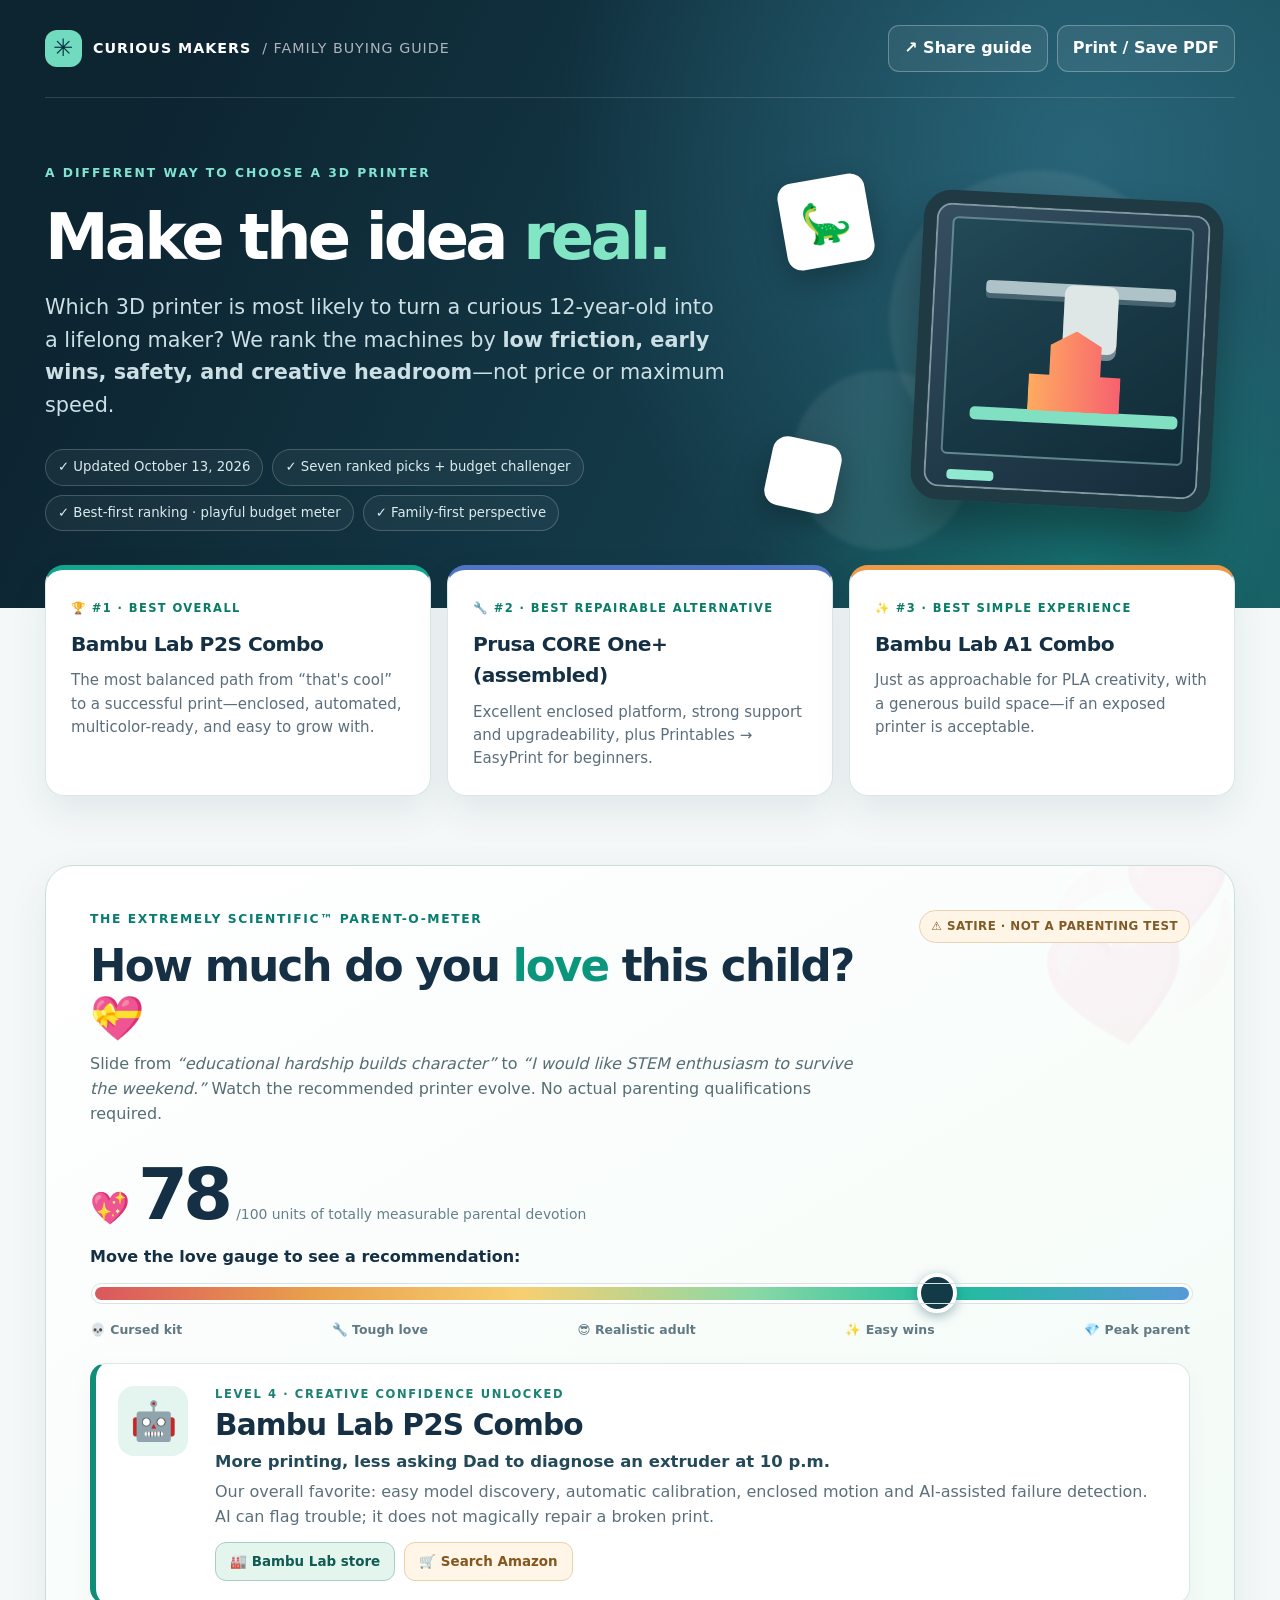
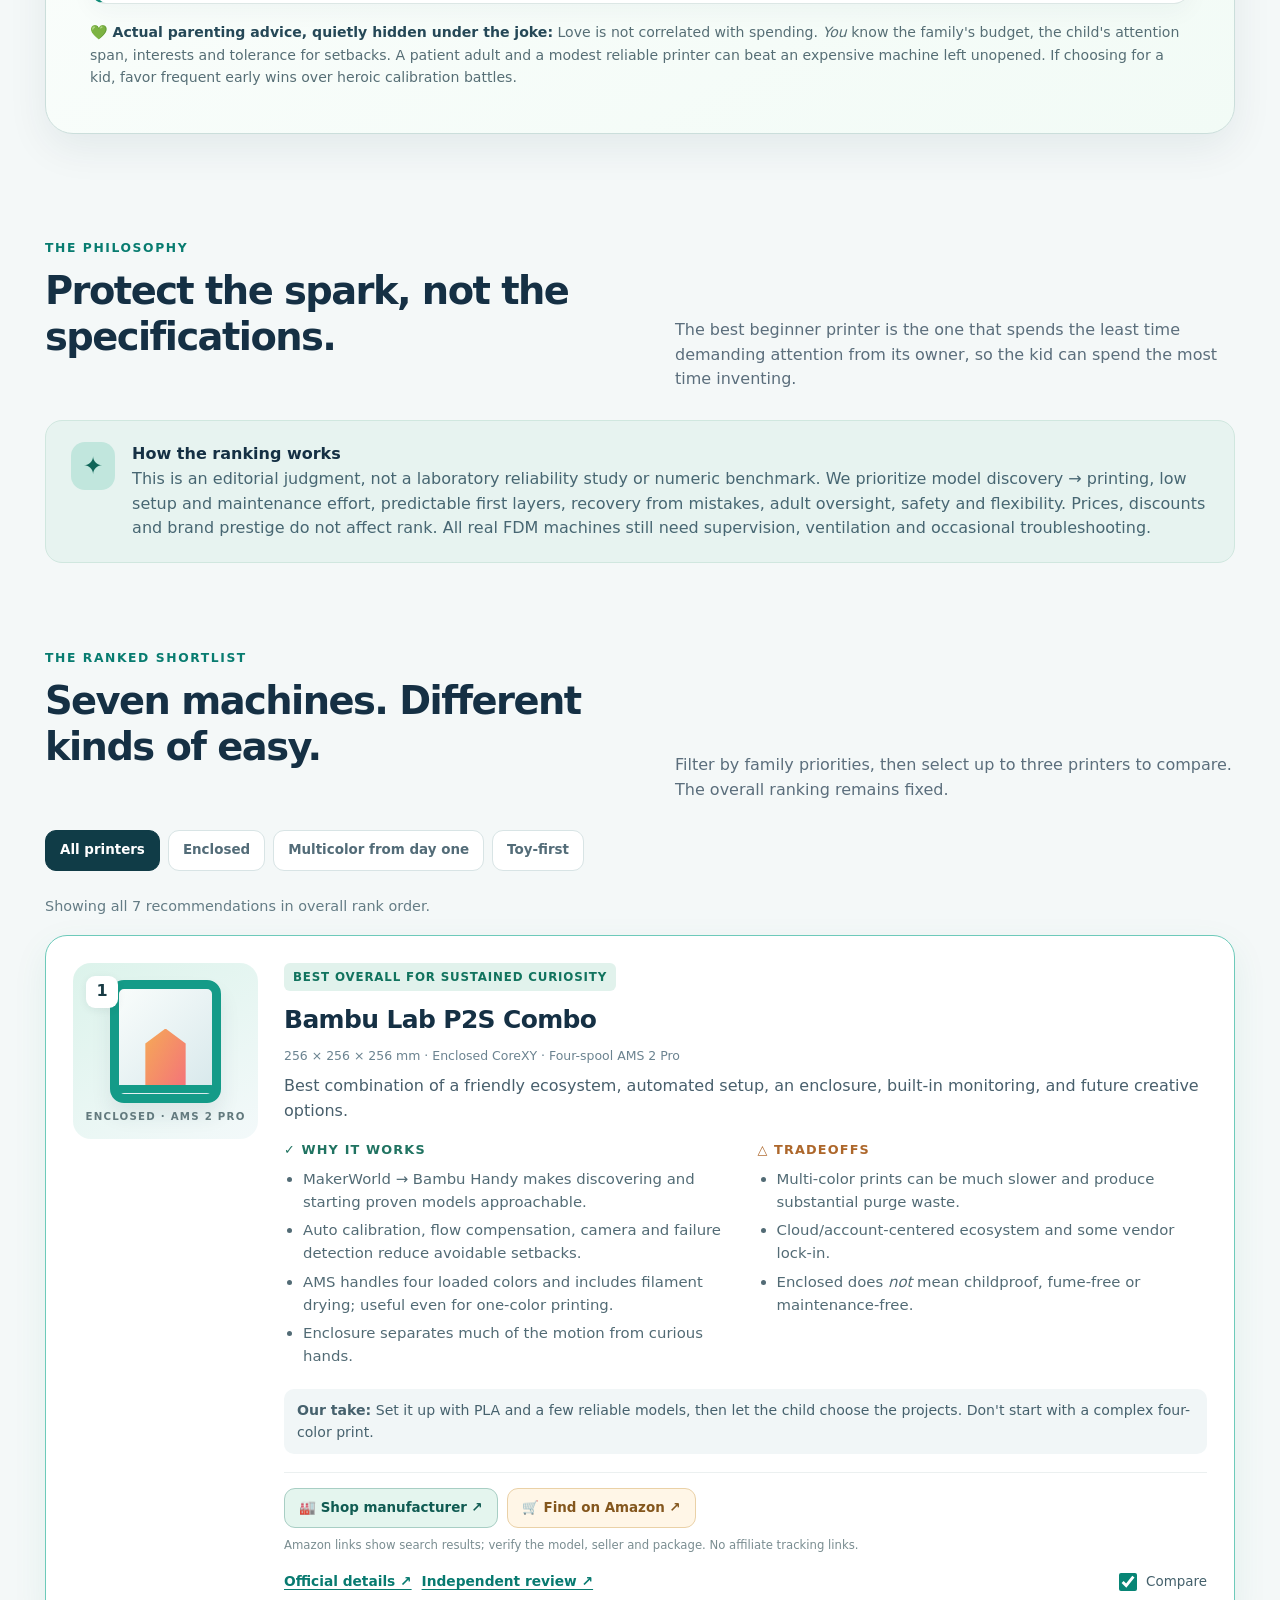
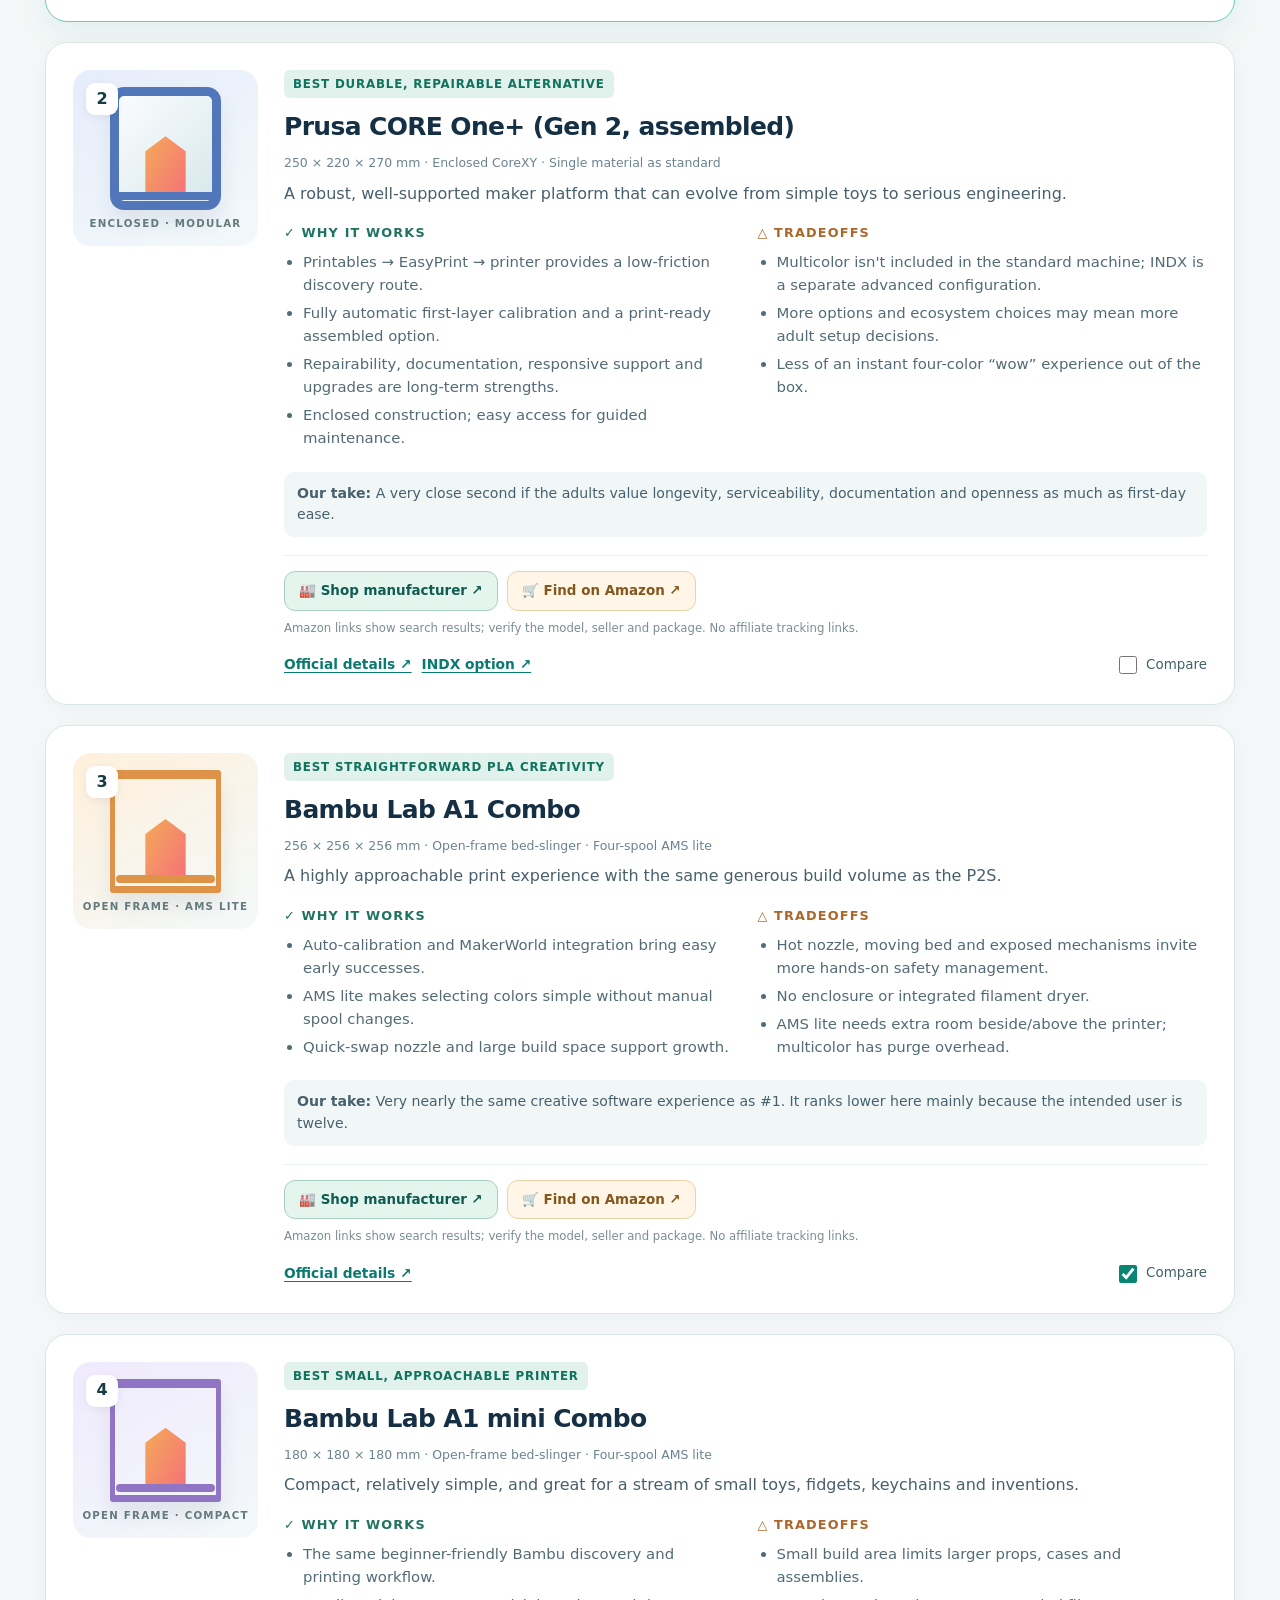
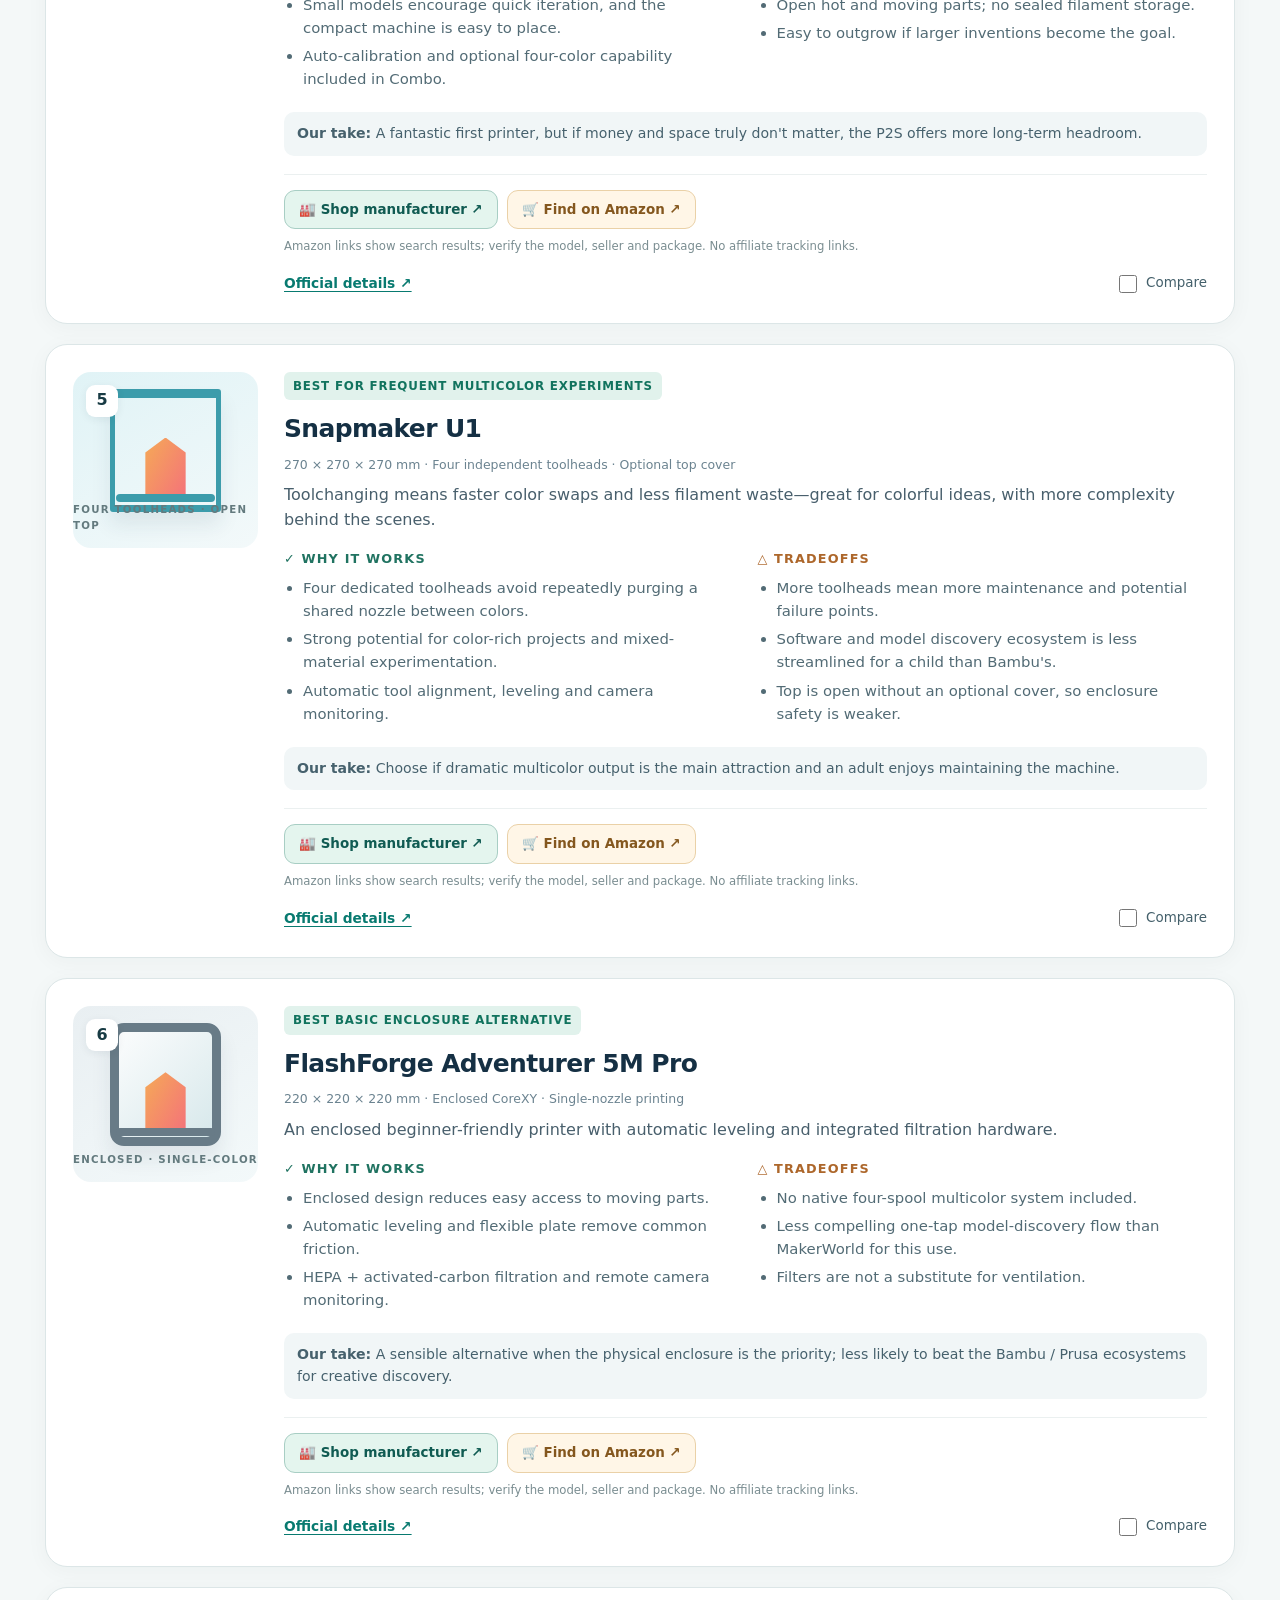
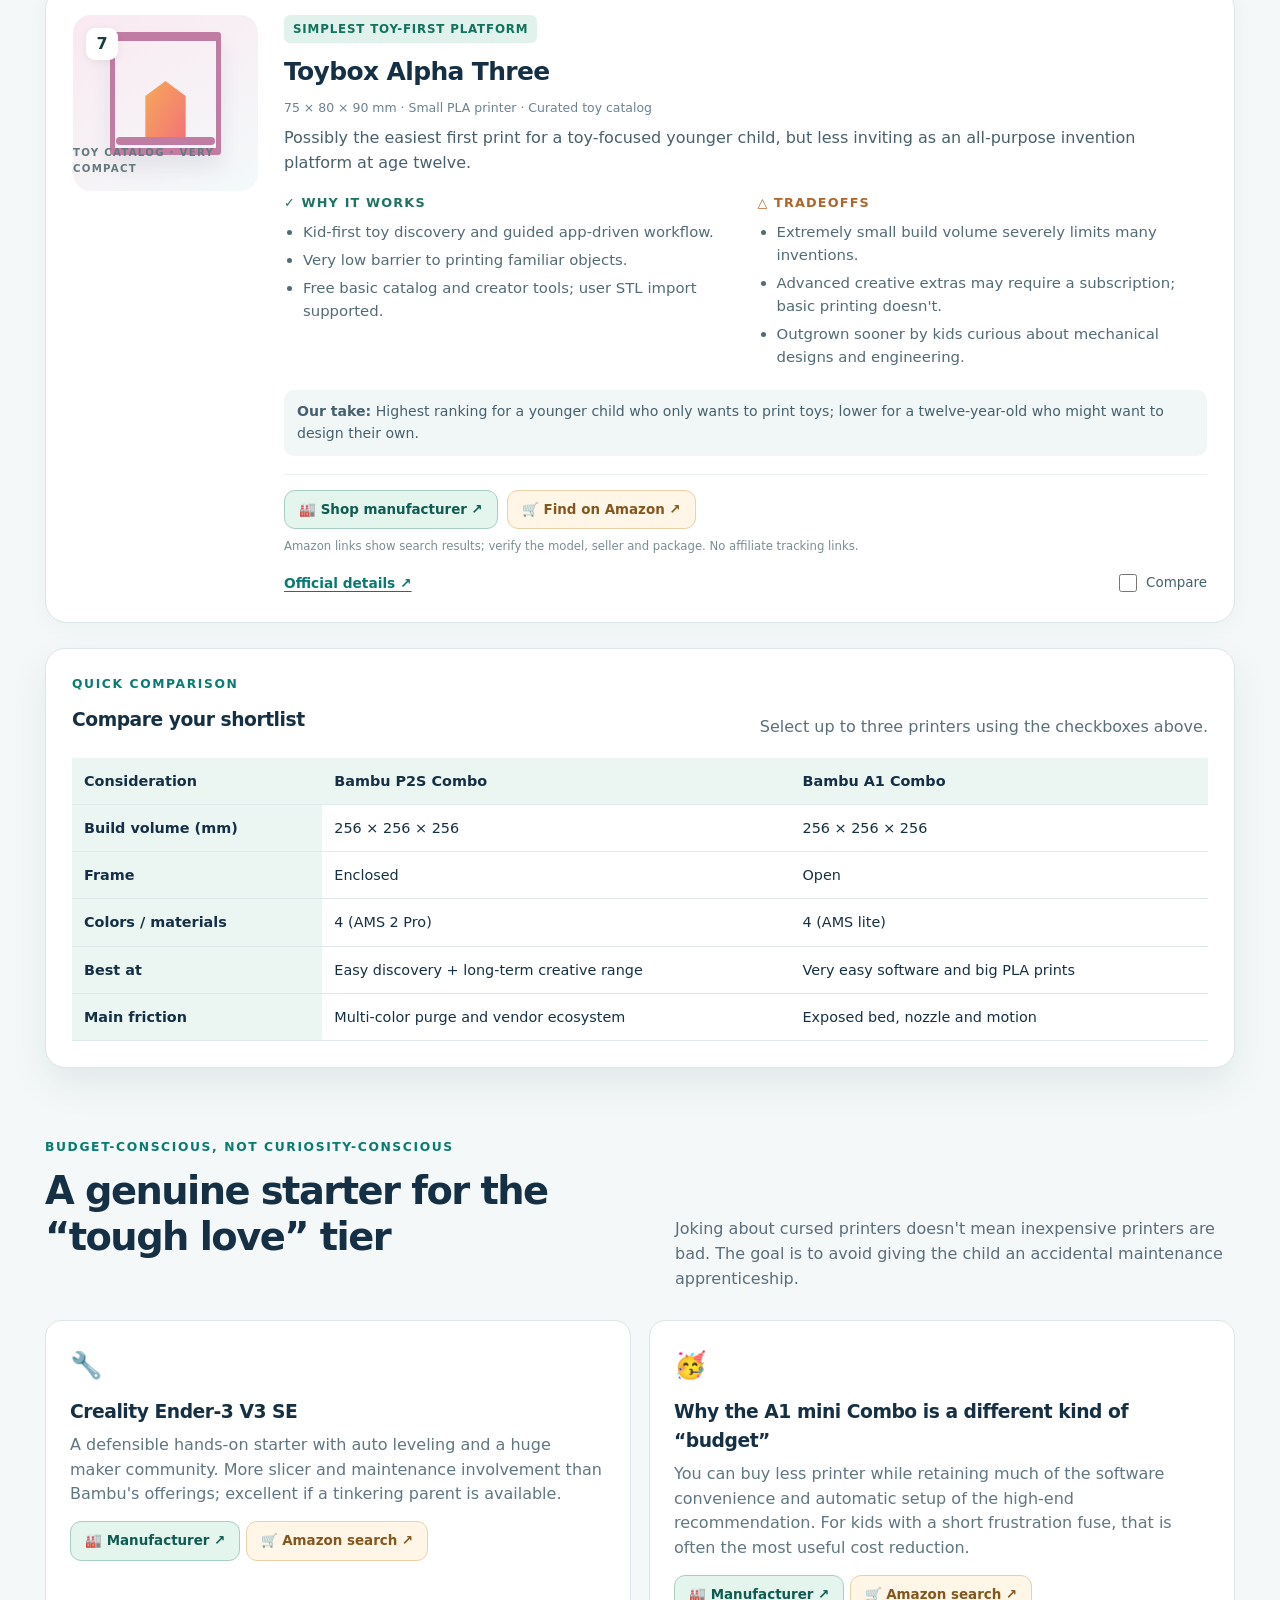
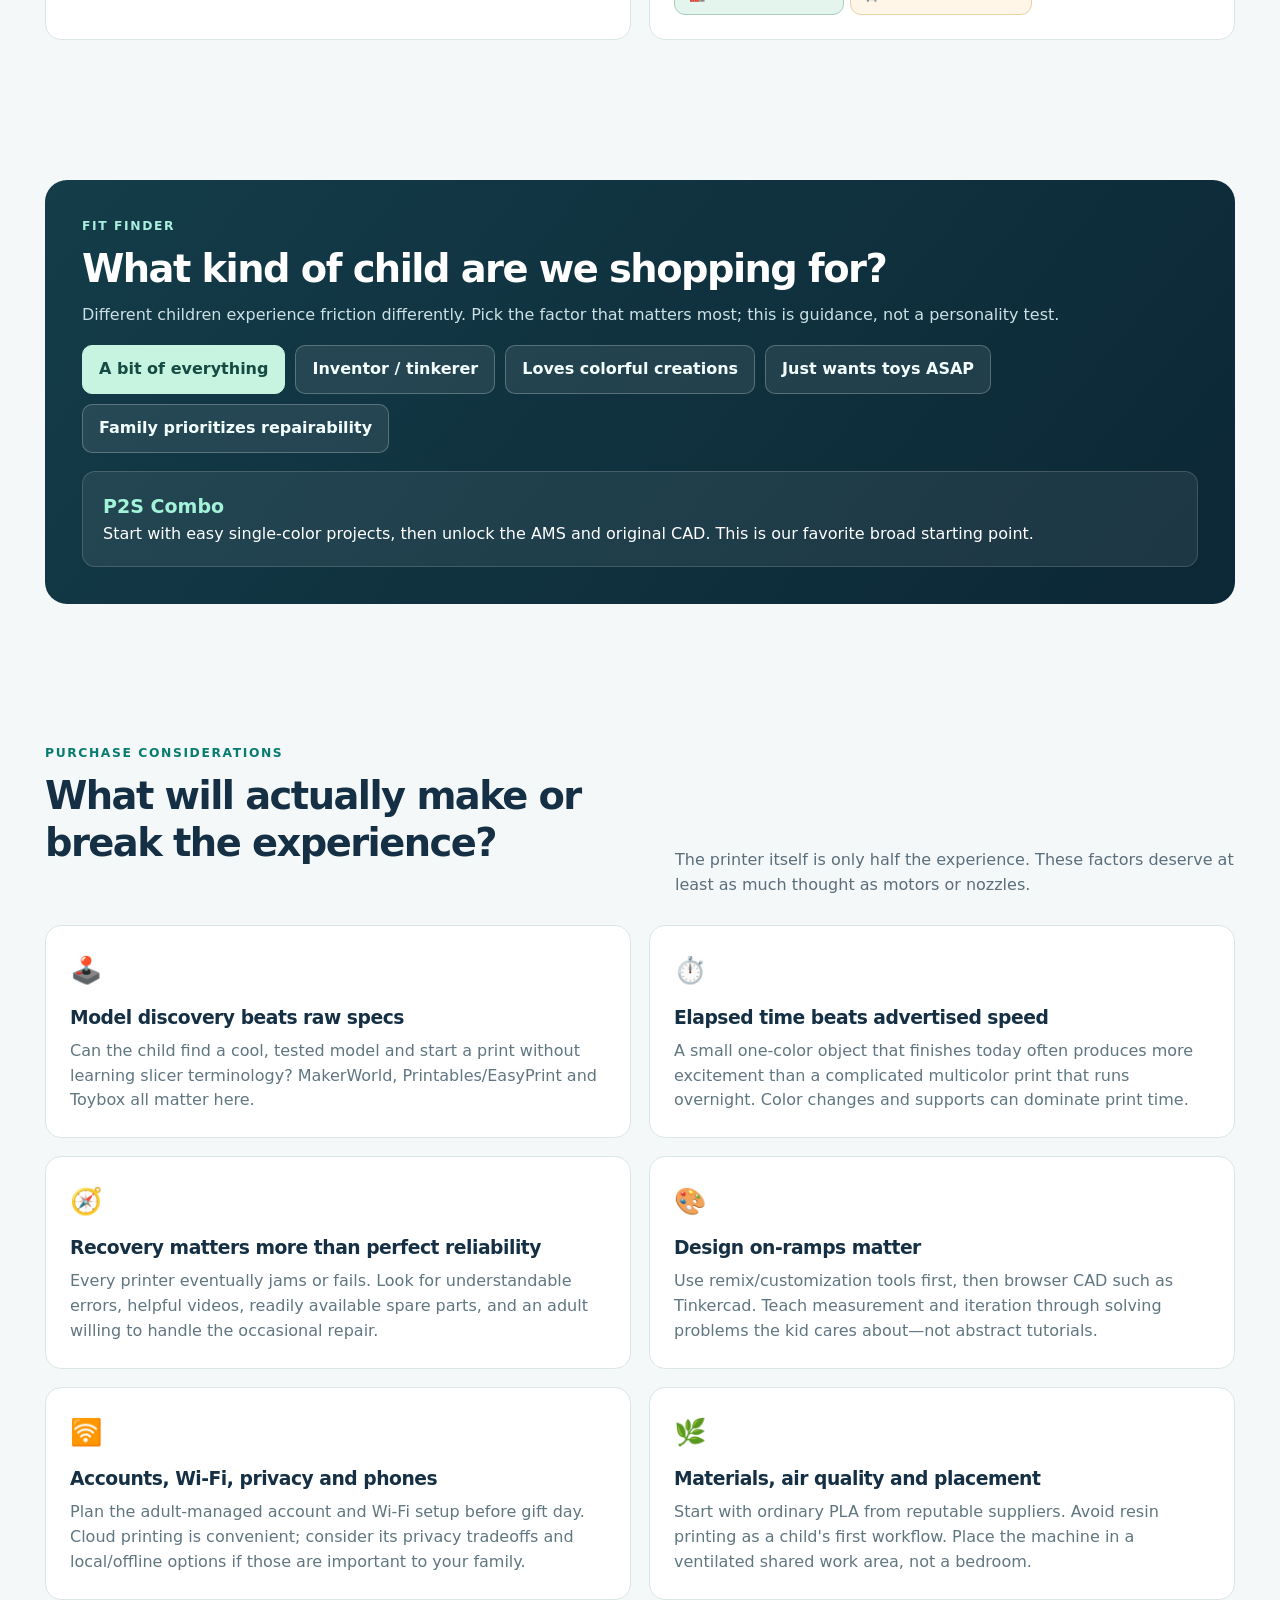
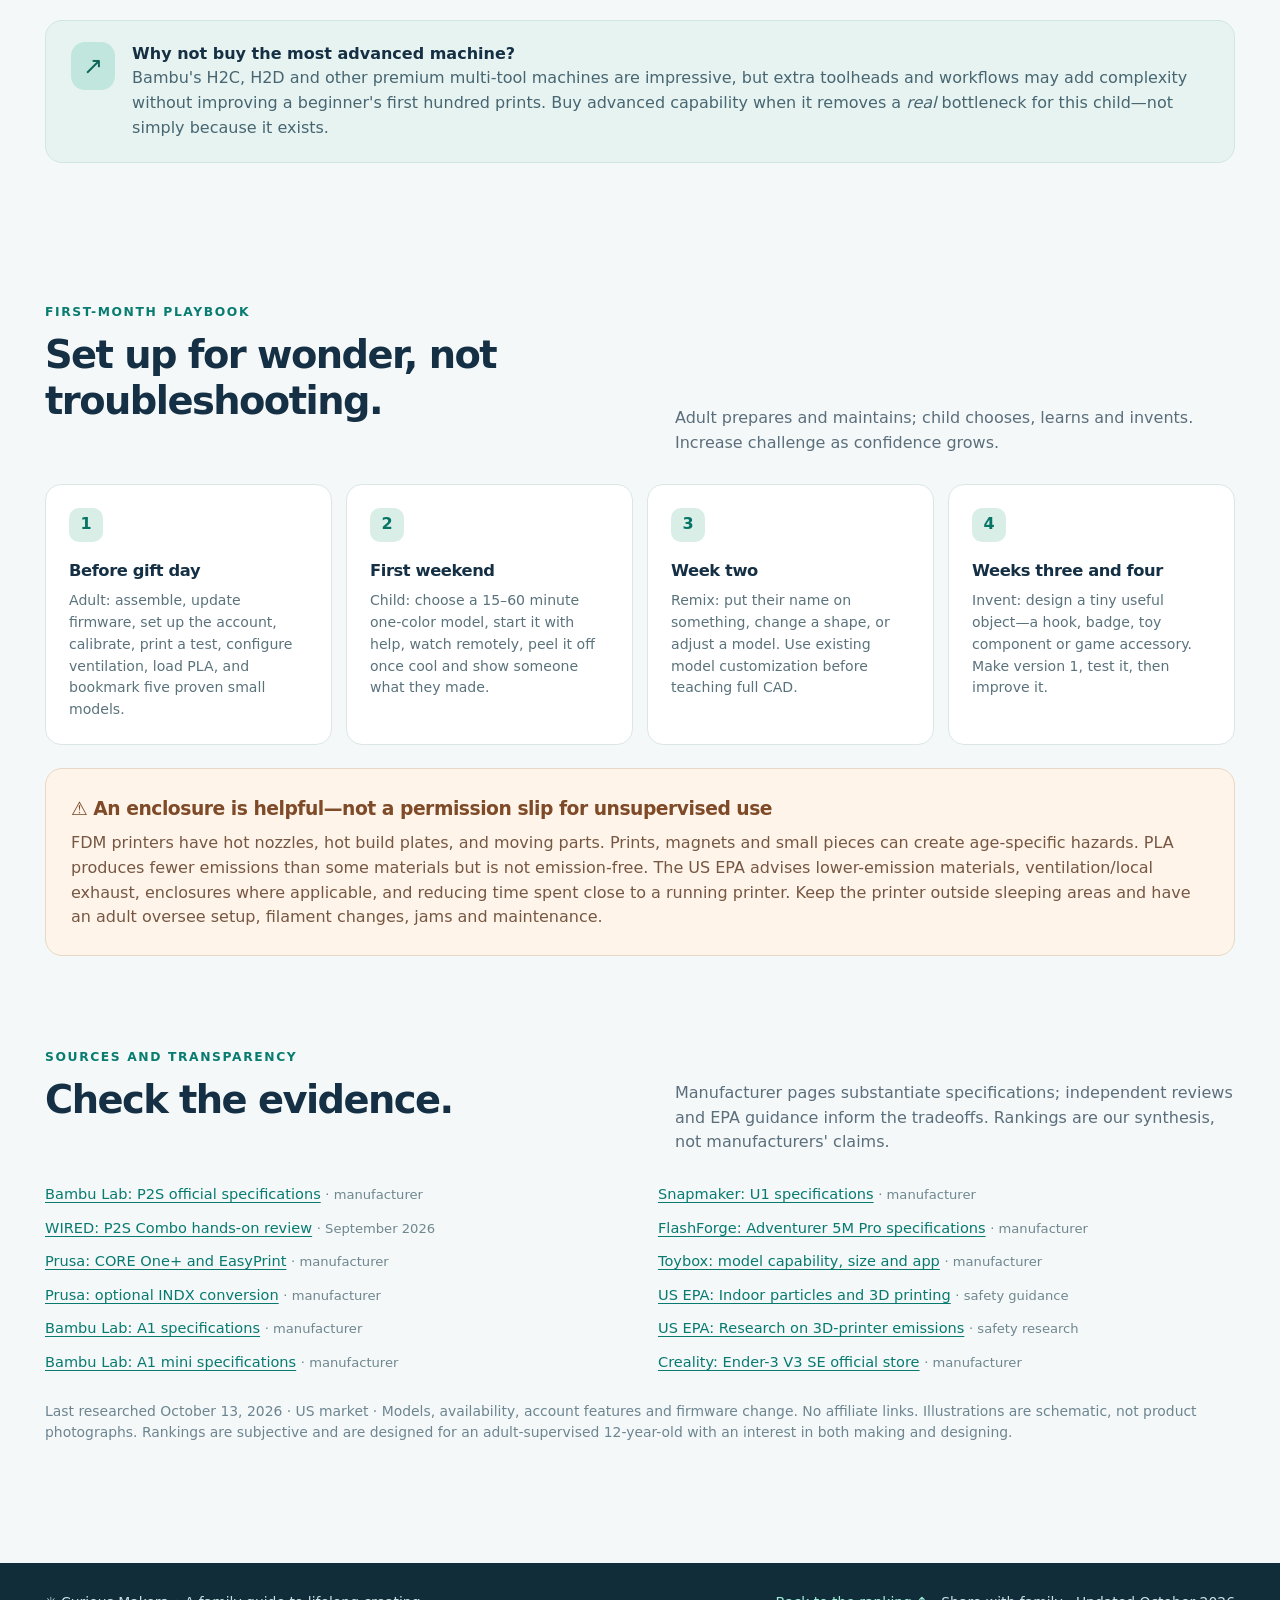
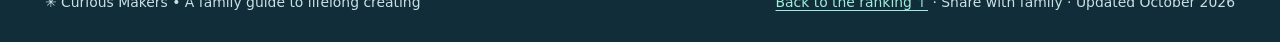
==== commit 152af85e: "Add humorous parent love gauge and direct manufacturer and Amazon shopping links" ====
--- a/guides/3d-printers-for-curious-kids/index.html
+++ b/guides/3d-printers-for-curious-kids/index.html
@@ -11,6 +11,41 @@
 *{box-sizing:border-box}html{scroll-behavior:smooth}body{margin:0;background:var(--bg);color:var(--ink);font:16px/1.55 system-ui,-apple-system,BlinkMacSystemFont,"Segoe UI",sans-serif}a{color:#087a70;text-underline-offset:3px}a:hover{color:#044e49}button,input{font:inherit}button{cursor:pointer}button:focus-visible,a:focus-visible,input:focus-visible{outline:3px solid #ebaa58;outline-offset:3px}h1,h2,h3,h4,p{margin-top:0}h1{font-size:clamp(2.35rem,5vw,4.65rem);letter-spacing:-.06em;line-height:1.07;margin-bottom:20px;max-width:980px}h2{font-size:clamp(1.75rem,3vw,2.45rem);letter-spacing:-.04em;line-height:1.2}h3{letter-spacing:-.025em}.wrap{width:min(1190px,calc(100% - 44px));margin:auto}.hero{background:radial-gradient(circle at 85% 25%,#286478 0,transparent 45%),linear-gradient(115deg,#0d2431 12%,#143b49 60%,#17535b);color:#fff;position:relative;overflow:hidden}.hero:after{content:"";position:absolute;right:-10%;bottom:-280px;width:650px;height:650px;background:radial-gradient(circle,#12b79b50,transparent 70%);pointer-events:none}.topbar{display:flex;justify-content:space-between;align-items:center;gap:14px;padding:25px 0;border-bottom:1px solid #ffffff25;position:relative;z-index:2}.brand{display:flex;align-items:center;gap:11px;font-size:.89rem;font-weight:800;letter-spacing:.07em;text-transform:uppercase}.brandmark{display:grid;place-items:center;background:#70dbbf;color:#093342;width:37px;height:37px;border-radius:12px;font-size:24px}.head-actions{display:flex;gap:9px;flex-wrap:wrap}.ghost,.primary,.secondary,.tab,.compare-button{border-radius:11px;border:1px solid transparent;padding:10px 15px;font-weight:750}.ghost{border-color:#ffffff48;background:#ffffff12;color:white}.ghost:hover{background:#ffffff24}.primary{background:#0d917a;color:white}.primary:hover{background:#0a735f}.secondary{background:#edf7f5;color:#0e7669;border-color:#b8e0d8}.secondary:hover{background:#d9f1eb}.hero-inner{display:grid;grid-template-columns:1.2fr .8fr;align-items:center;gap:48px;padding:66px 0 77px;position:relative;z-index:1}.eyebrow{font-weight:850;text-transform:uppercase;letter-spacing:.16em;font-size:.77rem;color:#80e4d0;margin-bottom:20px}.hero h1 em{font-style:normal;color:#82e6c5}.lede{font-size:clamp(1.05rem,1.8vw,1.3rem);color:#cbdfe5;max-width:730px;line-height:1.56}.hero-badges{display:flex;gap:9px;flex-wrap:wrap;margin-top:28px}.hero-badges span{display:inline-flex;align-items:center;border:1px solid #ffffff32;border-radius:100px;padding:7px 12px;color:#daebed;background:#ffffff0b;font-size:.83rem}.hero-art{position:relative;min-height:355px;isolation:isolate}.orb{position:absolute;border-radius:50%;background:#ffffff12;filter:blur(2px)}.orb.a{width:300px;height:300px;right:10%;top:0}.orb.b{width:180px;height:180px;bottom:-7%;left:3%}.device{position:absolute;top:26px;right:18px;width:300px;height:310px;border:13px solid #203a43;border-radius:28px;background:linear-gradient(145deg,#354f61,#142c3a);box-shadow:0 30px 45px #0005,inset 0 0 0 2px #8297a0;transform:rotate(3deg)}.device::before{content:"";position:absolute;inset:13px 16px 33px;border:2px solid #b5e1e273;border-radius:6px;background:linear-gradient(145deg,#1b4854aa,#102b37cc)}.device::after{content:"";position:absolute;bottom:8px;left:23px;background:#91e9d0;width:47px;height:10px;border-radius:4px}.rail{position:absolute;top:75px;left:53px;width:190px;height:13px;background:#aec3c7;border-radius:4px;box-shadow:0 5px 0 #486470}.head{position:absolute;left:132px;top:76px;width:54px;height:68px;border-radius:9px;background:#dfe7e6;box-shadow:0 6px 0 #788b93;z-index:2}.head::after{content:"";position:absolute;bottom:-13px;left:17px;border-left:11px solid transparent;border-right:11px solid transparent;border-top:16px solid #f2a451}.plate{position:absolute;bottom:69px;left:43px;width:208px;height:13px;border-radius:5px;background:#81dfc2;z-index:2}.model{position:absolute;left:95px;bottom:81px;width:102px;height:81px;clip-path:polygon(5% 100%,5% 55%,25% 55%,25% 18%,50% 0,75% 18%,75% 55%,95% 55%,95% 100%);background:linear-gradient(90deg,#ffaf5f,#f65d70);z-index:3}.sticker{position:absolute;display:grid;place-items:center;background:#fff;border-radius:15px;box-shadow:0 12px 30px #0004;transform:rotate(-10deg);font-size:40px;width:88px;height:88px}.sticker.star{top:8px;left:4px}.sticker.bolt{bottom:15px;left:-10px;transform:rotate(12deg);width:70px;height:70px;font-size:31px}.section{padding:70px 0}.section-head{display:flex;align-items:end;justify-content:space-between;gap:20px;margin-bottom:28px}.section-head p{max-width:560px;color:var(--muted);margin:0}.kicker{text-transform:uppercase;color:#087c70;font-weight:850;letter-spacing:.13em;font-size:.77rem;margin-bottom:10px}.top-picks{display:grid;grid-template-columns:repeat(3,1fr);gap:16px;margin-top:-43px;position:relative;z-index:3}.pick{background:white;border:1px solid var(--line);box-shadow:var(--shadow);border-radius:19px;padding:25px}.pick:first-child{border-top:5px solid #13a58e}.pick:nth-child(2){border-top:5px solid #5075c2}.pick:nth-child(3){border-top:5px solid #eb9a49}.pick .small{font-size:.72rem;font-weight:850;letter-spacing:.12em;text-transform:uppercase;color:var(--green)}.pick h3{font-size:1.26rem;margin:9px 0}.pick p{color:var(--muted);margin:0;font-size:.94rem}.method{background:#e7f3f0;border:1px solid #d0e7df;border-radius:17px;padding:21px 25px;display:flex;gap:17px;align-items:start;margin-top:24px}.method-icon{background:#c1e6dd;color:#0e6457;font-size:24px;line-height:1;padding:12px;border-radius:14px}.method p{margin:0;color:#476672}.controls{display:flex;flex-wrap:wrap;gap:8px;margin:0 0 24px}.tab{background:white;color:#536c78;border-color:#d8e4e5;font-size:.84rem;padding:9px 14px}.tab.active{background:#103c47;color:white;border-color:#103c47}.results-note{color:#647c85;font-size:.9rem;margin:0 0 17px}.cards{display:grid;gap:20px}.printer{display:grid;grid-template-columns:185px 1fr;gap:26px;align-items:start;background:#fff;border:1px solid #dce6e7;border-radius:22px;padding:27px;box-shadow:0 4px 22px rgba(16,51,63,.04)}.printer:first-child{border-color:#6dcaba;box-shadow:0 12px 35px #08866c14}.visual{min-height:176px;border-radius:18px;display:flex;align-items:center;justify-content:center;flex-direction:column;gap:8px;background:linear-gradient(150deg,var(--pale),#f3f9fa);position:relative;overflow:hidden}.visual:before{content:"";position:absolute;inset:17px 37px 36px;border:9px solid var(--accent);border-radius:14px;background:linear-gradient(135deg,#ffffffca,#d7e8eb);box-shadow:0 13px 20px #253e4d16}.visual.open:before{border-left:5px solid var(--accent);border-right:5px solid var(--accent);border-top:9px solid var(--accent);border-bottom:7px solid var(--accent);border-radius:3px;background:transparent}.visual .print-object{position:absolute;width:48px;height:60px;bottom:50px;left:50%;transform:translateX(-50%);background:linear-gradient(120deg,#f5ac55,#f46f7c);clip-path:polygon(50% 0,92% 25%,92% 100%,8% 100%,8% 25%)}.visual .print-bed{position:absolute;left:23%;right:23%;height:8px;background:var(--accent);bottom:46px;border-radius:8px}.visual .minilabel{position:absolute;bottom:14px;font-size:.64rem;font-weight:850;text-transform:uppercase;letter-spacing:.12em;color:#637a7e}.rank{position:absolute;left:13px;top:13px;font-size:1rem;font-weight:900;color:#183b44;background:white;width:32px;height:32px;display:grid;place-items:center;border-radius:9px;box-shadow:0 2px 9px #102b3712}.printer-head{display:flex;align-items:start;justify-content:space-between;gap:16px;flex-wrap:wrap}.printer h3{font-size:1.56rem;margin:0 0 6px}.label{display:inline-block;font-size:.74rem;font-weight:850;text-transform:uppercase;letter-spacing:.07em;padding:5px 9px;background:#e1f2ec;color:#11735e;border-radius:6px;margin-bottom:10px}.one-line{color:#485f6c;font-size:1rem;margin:9px 0 17px}.procon{display:grid;grid-template-columns:1fr 1fr;gap:24px}.procon h4{font-size:.8rem;text-transform:uppercase;letter-spacing:.09em;color:#207361;margin:0 0 8px}.procon .cons-title{color:#ad672b}.procon ul{margin:0;padding-left:19px;color:#526b75;font-size:.93rem}.procon li{margin:5px 0}.micro{margin:16px 0 0;background:#f1f6f7;border-radius:10px;padding:11px 13px;color:#46616d;font-size:.88rem}.tools{display:flex;gap:10px;flex-wrap:wrap;margin-top:17px;align-items:center}.textlink{font-size:.86rem;font-weight:700}.compare-check{font-size:.84rem;color:#44606b;display:flex;align-items:center;gap:6px;margin-left:auto}.compare-check input{accent-color:#088575;width:18px;height:18px}.specs{font-size:.78rem;color:#6b8390;margin:0}.compare-panel{margin-top:25px;background:#fff;border:1px solid var(--line);border-radius:20px;padding:26px;box-shadow:var(--shadow)}.compare-panel h3{margin-bottom:6px}.scroll-table{overflow:auto}.compare-table{border-collapse:collapse;width:100%;min-width:620px;font-size:.9rem;margin-top:18px}.compare-table th,.compare-table td{text-align:left;padding:12px;border-bottom:1px solid #e0e9e9;vertical-align:top}.compare-table th{background:#ebf5f2}.compare-empty{color:var(--muted);font-size:.92rem}.feature-grid{display:grid;grid-template-columns:repeat(2,1fr);gap:18px}.feature{background:white;border:1px solid var(--line);padding:24px;border-radius:16px}.feature .symbol{font-size:26px}.feature h3{margin:12px 0 7px}.feature p{color:#607680;margin:0}.quiz{background:linear-gradient(130deg,#143c49,#0c2735);padding:37px;border-radius:22px;color:white}.quiz h2{margin:0 0 11px}.quiz p{color:#cce1e4}.quiz-buttons{display:flex;flex-wrap:wrap;gap:10px;margin:18px 0}.quiz-buttons button{border:1px solid #ffffff3d;background:#ffffff15;color:#f3ffff;padding:11px 16px;border-radius:10px;font-weight:700}.quiz-buttons button.chosen{background:#c7f4e1;color:#154b42;border-color:#c7f4e1}.quiz-answer{background:#ffffff12;border:1px solid #ffffff28;border-radius:13px;padding:20px;margin-top:15px;color:white}.quiz-answer strong{color:#a3f3d9;font-size:1.19rem}.steps{display:grid;grid-template-columns:repeat(4,1fr);gap:14px}.step{background:white;padding:23px;border:1px solid var(--line);border-radius:16px}.step .n{display:grid;place-items:center;background:#d8eee7;color:#087466;width:34px;height:34px;border-radius:10px;font-weight:900;margin-bottom:16px}.step h3{font-size:1.02rem;margin:0 0 7px}.step p{font-size:.88rem;color:#5a727c;margin:0}.safety{background:#fff4e9;border:1px solid #e8d8c5;padding:25px;border-radius:17px}.safety h3{margin:0 0 8px;color:#7e4a27}.safety p{margin:0;color:#765743}.sources{columns:2;column-gap:36px;list-style:none;padding:0}.sources li{break-inside:avoid;margin:0 0 11px;font-size:.91rem}.sources span{color:#6f8790;font-size:.82rem}.footer{background:#102d39;color:#cae0e4;padding:29px 0;margin-top:35px;font-size:.87rem}.footer a{color:#a0edd9}.footer-row{display:flex;justify-content:space-between;gap:16px;flex-wrap:wrap}.print-only{display:none}
 @media(max-width:900px){.hero-inner{grid-template-columns:1fr;padding:55px 0 95px}.hero-art{display:none}.top-picks{grid-template-columns:1fr}.printer{grid-template-columns:150px 1fr;gap:18px}.steps{grid-template-columns:repeat(2,1fr)}}@media(max-width:660px){.wrap{width:min(100% - 28px,1190px)}.head-actions .ghost:nth-child(1){display:none}.hero-inner{padding:48px 0 85px}.hero h1{font-size:2.5rem}.section{padding:49px 0}.top-picks{margin-top:-42px}.section-head{display:block}.section-head p{margin-top:9px}.printer{display:block;padding:20px}.visual{min-height:138px;margin-bottom:18px}.visual:before{inset:12px 26% 28px}.visual .print-bed{bottom:33px}.visual .print-object{bottom:37px;width:41px;height:48px}.visual .minilabel{bottom:8px}.procon{grid-template-columns:1fr;gap:16px}.feature-grid,.steps{grid-template-columns:1fr}.sources{columns:1}.quiz{padding:25px}.compare-check{margin-left:0}}
 @media print{body{background:white;color:black;font-size:11pt}.hero{background:white;color:black;padding:0}.hero h1 em,.eyebrow{color:black}.hero-inner{padding:12px 0}.lede{color:#333}.topbar,.head-actions,.hero-badges,.hero-art,.controls,.compare-panel,.quiz,.tools,.footer{display:none!important}.top-picks{margin-top:0;grid-template-columns:repeat(3,1fr)}.pick,.printer,.feature,.step{break-inside:avoid;box-shadow:none}.printer{grid-template-columns:110px 1fr;gap:15px;padding:14px}.visual{min-height:120px}.section{padding:23px 0}.wrap{width:100%}.feature-grid{grid-template-columns:repeat(2,1fr)}.steps{grid-template-columns:repeat(4,1fr)}.print-only{display:block}}
+
+/* Playful family-first love gauge */
+.love-section{padding-top:69px;padding-bottom:35px}
+.love-stage{position:relative;background:linear-gradient(150deg,#fff,#f2fbf6);border:1px solid #cbdedb;box-shadow:0 14px 40px #123c4313;border-radius:28px;padding:clamp(21px,4vw,44px);overflow:hidden}
+.love-stage:after{content:"💞";position:absolute;right:-17px;top:-60px;font-size:175px;opacity:.055;pointer-events:none;transform:rotate(-10deg)}
+.love-heading{display:flex;justify-content:space-between;align-items:start;flex-wrap:wrap;gap:19px;position:relative;z-index:1}
+.love-heading h2{max-width:770px;font-size:clamp(1.9rem,3.4vw,3.1rem);margin:0 0 8px}
+.love-heading p{color:#566d74;margin:0;max-width:780px}
+.satire{border:1px solid #e5d2b7;background:#fff5e7;color:#805b28;padding:6px 11px;border-radius:40px;font-size:.74rem;font-weight:850;letter-spacing:.04em;white-space:nowrap}
+.love-reading{display:flex;align-items:baseline;gap:8px;margin:32px 0 11px;flex-wrap:wrap}
+.love-reading strong{font-variant-numeric:tabular-nums;font-size:clamp(2.7rem,6vw,4.5rem);line-height:1;letter-spacing:-.07em}
+.love-reading .love-emoji{font-size:2rem}
+.love-reading span:last-child{font-size:.87rem;color:#64808b}
+.love-range{-webkit-appearance:none;appearance:none;display:block;width:100%;height:19px;border-radius:50px;background:linear-gradient(90deg,#da575d 0%,#e9a04c 20%,#f7cf71 39%,#8bd8a5 60%,#21bd9d 78%,#569ad8 100%);border:3px solid white;outline:1px solid #d9e4e2;cursor:pointer}
+.love-range::-webkit-slider-thumb{-webkit-appearance:none;appearance:none;border:4px solid white;width:40px;height:40px;border-radius:50%;background:#123b47;box-shadow:0 3px 12px #174d5d66;cursor:grab}
+.love-range::-moz-range-thumb{border:4px solid white;width:32px;height:32px;border-radius:50%;background:#123b47;box-shadow:0 3px 12px #174d5d66;cursor:grab}
+.love-range:focus-visible{outline:3px solid #174fbc;outline-offset:7px}
+.love-ticks{display:flex;justify-content:space-between;gap:9px;margin:17px 0 24px;font-size:.78rem;color:#617984;font-weight:750}
+.love-ticks span:last-child{text-align:right}
+.love-output{display:grid;grid-template-columns:75px 1fr;gap:22px;background:#fff;border:1px solid #dce7e5;border-left:6px solid #188f7f;box-shadow:0 8px 25px #1839410a;border-radius:16px;padding:22px;align-items:start;position:relative;z-index:1}
+.love-buddy{display:grid;place-items:center;background:#e4f5ef;border-radius:16px;width:70px;height:70px;font-size:38px}
+.love-level{font-size:.72rem;letter-spacing:.14em;text-transform:uppercase;color:#1b8172;font-weight:900;margin-bottom:4px}
+.love-product{font-size:clamp(1.35rem,2.5vw,1.85rem);letter-spacing:-.03em;font-weight:850;line-height:1.18;margin:0 0 6px}
+.love-zinger{font-size:1.03rem;font-weight:700;color:#244a59;margin:0 0 6px}
+.love-explain{color:#5b707b;margin-bottom:12px}
+.love-links{display:flex;gap:9px;flex-wrap:wrap}
+.love-links a,.shop-link{display:inline-flex;align-items:center;justify-content:center;gap:6px;text-decoration:none;border-radius:11px;padding:10px 14px;font-size:.84rem;font-weight:800;border:1px solid #a8cec4;background:#e4f5ee;color:#105b52;line-height:1.3}
+.love-links a:nth-child(2),.shop-link.amazon{background:#fff6e7;color:#84571e;border-color:#ead1a7}
+.love-links a:hover,.shop-link:hover{filter:brightness(.97)}
+.love-note{margin:17px 0 0;color:#566e75;line-height:1.6;font-size:.88rem}
+.love-note strong{color:#254857}
+.shops{display:flex;align-items:center;gap:9px;flex-wrap:wrap;margin-top:18px;padding:15px 0 0;border-top:1px solid #ebf0f0}
+.shops small{font-size:.73rem;line-height:1.4;color:#7a8d91;flex-basis:100%}
+@media(max-width:660px){.love-section{padding-top:36px}.love-stage{border-radius:19px}.love-output{grid-template-columns:1fr;gap:8px}.love-buddy{width:54px;height:54px;font-size:30px}.love-ticks{font-size:.66rem}.love-links a,.shop-link{flex:1}.love-reading{margin-top:27px}}
+@media print{.love-section{padding:18px 0}.love-stage{box-shadow:none}.love-range{height:12px}.love-ticks{margin:8px 0 14px}.love-output{padding:12px}.love-links,.shops{display:none!important}}
 </style>
 </head>
 <body>
@@ -18,7 +53,7 @@
   <div class="wrap">
     <div class="topbar"><div class="brand"><span class="brandmark">✳</span> Curious Makers <span style="font-weight:400;opacity:.65">/ family buying guide</span></div><div class="head-actions"><button class="ghost" id="share" type="button">↗ Share guide</button><button class="ghost" onclick="window.print()" type="button">Print / Save PDF</button></div></div>
     <div class="hero-inner">
-      <div><div class="eyebrow">A different way to choose a 3D printer</div><h1>Make the idea <em>real.</em></h1><p class="lede">Which 3D printer is most likely to turn a curious 12-year-old into a lifelong maker? We rank the machines by <strong>low friction, early wins, safety, and creative headroom</strong>—not price or maximum speed.</p><div class="hero-badges"><span>✓ Updated October 13, 2026</span><span>✓ Seven ranked picks</span><span>✓ Price intentionally ignored</span><span>✓ Family-first perspective</span></div></div>
+      <div><div class="eyebrow">A different way to choose a 3D printer</div><h1>Make the idea <em>real.</em></h1><p class="lede">Which 3D printer is most likely to turn a curious 12-year-old into a lifelong maker? We rank the machines by <strong>low friction, early wins, safety, and creative headroom</strong>—not price or maximum speed.</p><div class="hero-badges"><span>✓ Updated October 13, 2026</span><span>✓ Seven ranked picks + budget challenger</span><span>✓ Best-first ranking · playful budget meter</span><span>✓ Family-first perspective</span></div></div>
       <div class="hero-art" aria-hidden="true"><div class="orb a"></div><div class="orb b"></div><div class="device"><div class="rail"></div><div class="head"></div><div class="plate"></div><div class="model"></div></div><div class="sticker star">🦕</div><div class="sticker bolt">⚙️</div></div>
     </div>
   </div>
@@ -29,7 +64,33 @@
     <div class="pick"><span class="small">🔧 #2 · best repairable alternative</span><h3>Prusa CORE One+ (assembled)</h3><p>Excellent enclosed platform, strong support and upgradeability, plus Printables → EasyPrint for beginners.</p></div>
     <div class="pick"><span class="small">✨ #3 · best simple experience</span><h3>Bambu Lab A1 Combo</h3><p>Just as approachable for PLA creativity, with a generous build space—if an exposed printer is acceptable.</p></div>
   </div>
-  <section class="wrap section" id="why">
+  
+  <section class="wrap love-section" id="love-meter">
+    <div class="love-stage">
+      <div class="love-heading">
+        <div><div class="kicker">The extremely scientific™ parent-o-meter</div>
+          <h2>How much do you <span style="color:#0a957d">love</span> this child? 💝</h2>
+          <p>Slide from <em>“educational hardship builds character”</em> to <em>“I would like STEM enthusiasm to survive the weekend.”</em> Watch the recommended printer evolve. No actual parenting qualifications required.</p>
+        </div>
+        <span class="satire">⚠ SATIRE · NOT A PARENTING TEST</span>
+      </div>
+      <div class="love-reading" aria-live="off"><span class="love-emoji" id="love-emoji">💖</span><strong id="love-value">78</strong><span>/100 units of totally measurable parental devotion</span></div>
+      <label for="love-slider" style="display:block;font-weight:800;margin-bottom:14px">Move the love gauge to see a recommendation:</label>
+      <input class="love-range" id="love-slider" type="range" min="0" max="100" value="78" step="1" aria-describedby="love-caveat love-recommendation">
+      <div class="love-ticks" aria-hidden="true"><span>💀 Cursed kit</span><span>🔧 Tough love</span><span>😎 Realistic adult</span><span>✨ Easy wins</span><span>💎 Peak parent</span></div>
+      <div class="love-output" id="love-recommendation" aria-live="polite" aria-atomic="true">
+        <div class="love-buddy" id="love-buddy">🤖</div>
+        <div><div class="love-level" id="love-tier">LEVEL 5 · CREATIVE CONFIDENCE UNLOCKED</div>
+          <div class="love-product" id="love-printer">Bambu Lab P2S Combo</div>
+          <p class="love-zinger" id="love-joke">More printing, less asking Dad to diagnose an extruder at 10 p.m.</p>
+          <p class="love-explain" id="love-description">Automatic setup, helpful monitoring and an enclosed design make early successes easier. It doesn't guarantee perfection or replace adult supervision.</p>
+          <div class="love-links"><a id="love-maker" href="https://us.store.bambulab.com/products/p2s" target="_blank" rel="noopener noreferrer">🏭 Manufacturer</a><a id="love-amazon" href="https://www.amazon.com/s?k=Bambu+Lab+P2S+Combo+3D+printer" target="_blank" rel="noopener noreferrer">🛒 Search Amazon</a></div>
+        </div>
+      </div>
+      <p class="love-note" id="love-caveat">💚 <strong>Actual parenting advice, quietly hidden under the joke:</strong> Love is not correlated with spending. <em>You</em> know the family's budget, the child's attention span, interests and tolerance for setbacks. A patient adult and a modest reliable printer can beat an expensive machine left unopened. If choosing for a kid, favor frequent early wins over heroic calibration battles.</p>
+    </div>
+  </section>
+<section class="wrap section" id="why">
     <div class="section-head"><div><div class="kicker">The philosophy</div><h2>Protect the spark, not the specifications.</h2></div><p>The best beginner printer is the one that spends the least time demanding attention from its owner, so the kid can spend the most time inventing.</p></div>
     <div class="method"><div class="method-icon" aria-hidden="true">✦</div><div><strong>How the ranking works</strong><p>This is an editorial judgment, not a laboratory reliability study or numeric benchmark. We prioritize model discovery → printing, low setup and maintenance effort, predictable first layers, recovery from mistakes, adult oversight, safety and flexibility. Prices, discounts and brand prestige do not affect rank. All real FDM machines still need supervision, ventilation and occasional troubleshooting.</p></div></div>
   </section>
@@ -44,7 +105,7 @@
         <p class="one-line">Best combination of a friendly ecosystem, automated setup, an enclosure, built-in monitoring, and future creative options.</p>
         <div class="procon"><div><h4>✓ Why it works</h4><ul><li>MakerWorld → Bambu Handy makes discovering and starting proven models approachable.</li><li>Auto calibration, flow compensation, camera and failure detection reduce avoidable setbacks.</li><li>AMS handles four loaded colors and includes filament drying; useful even for one-color printing.</li><li>Enclosure separates much of the motion from curious hands.</li></ul></div><div><h4 class="cons-title">△ Tradeoffs</h4><ul><li>Multi-color prints can be much slower and produce substantial purge waste.</li><li>Cloud/account-centered ecosystem and some vendor lock-in.</li><li>Enclosed does <em>not</em> mean childproof, fume-free or maintenance-free.</li></ul></div></div>
         <p class="micro"><b>Our take:</b> Set it up with PLA and a few reliable models, then let the child choose the projects. Don't start with a complex four-color print.</p>
-        <div class="tools"><a class="textlink" target="_blank" rel="noopener noreferrer" href="https://bambulab.com/en-us/p2s">Official details ↗</a><a class="textlink" target="_blank" rel="noopener noreferrer" href="https://www.wired.com/review/bambu-p2s-combo-3d-printer">Independent review ↗</a><label class="compare-check"><input type="checkbox" data-select="p2s" checked> Compare</label></div></div>
+        <div class="shops" data-shop="p2s"><a class="shop-link" href="https://us.store.bambulab.com/products/p2s" target="_blank" rel="noopener noreferrer">🏭 Shop manufacturer ↗</a><a class="shop-link amazon" href="https://www.amazon.com/s?k=Bambu%20Lab%20P2S%20Combo%203D%20Printer" target="_blank" rel="noopener noreferrer">🛒 Find on Amazon ↗</a><small>Amazon links show search results; verify the model, seller and package. No affiliate tracking links.</small></div><div class="tools"><a class="textlink" target="_blank" rel="noopener noreferrer" href="https://bambulab.com/en-us/p2s">Official details ↗</a><a class="textlink" target="_blank" rel="noopener noreferrer" href="https://www.wired.com/review/bambu-p2s-combo-3d-printer">Independent review ↗</a><label class="compare-check"><input type="checkbox" data-select="p2s" checked> Compare</label></div></div>
       </article>
       <article class="printer" data-tags="enclosed" data-key="prusa" style="--accent:#5176ba;--pale:#e6edfb">
         <div class="visual"><span class="rank">2</span><span class="print-object"></span><span class="print-bed"></span><span class="minilabel">Enclosed · modular</span></div>
@@ -52,7 +113,7 @@
         <p class="one-line">A robust, well-supported maker platform that can evolve from simple toys to serious engineering.</p>
         <div class="procon"><div><h4>✓ Why it works</h4><ul><li>Printables → EasyPrint → printer provides a low-friction discovery route.</li><li>Fully automatic first-layer calibration and a print-ready assembled option.</li><li>Repairability, documentation, responsive support and upgrades are long-term strengths.</li><li>Enclosed construction; easy access for guided maintenance.</li></ul></div><div><h4 class="cons-title">△ Tradeoffs</h4><ul><li>Multicolor isn't included in the standard machine; INDX is a separate advanced configuration.</li><li>More options and ecosystem choices may mean more adult setup decisions.</li><li>Less of an instant four-color “wow” experience out of the box.</li></ul></div></div>
         <p class="micro"><b>Our take:</b> A very close second if the adults value longevity, serviceability, documentation and openness as much as first-day ease.</p>
-        <div class="tools"><a class="textlink" target="_blank" rel="noopener noreferrer" href="https://www.prusa3d.com/p/core-one-plus/">Official details ↗</a><a class="textlink" target="_blank" rel="noopener noreferrer" href="https://www.prusa3d.com/p/bondtech-indx">INDX option ↗</a><label class="compare-check"><input type="checkbox" data-select="prusa"> Compare</label></div></div>
+        <div class="shops" data-shop="prusa"><a class="shop-link" href="https://www.prusa3d.com/product/prusa-core-one/" target="_blank" rel="noopener noreferrer">🏭 Shop manufacturer ↗</a><a class="shop-link amazon" href="https://www.amazon.com/s?k=Prusa%20CORE%20One%20Plus%203D%20printer%20assembled" target="_blank" rel="noopener noreferrer">🛒 Find on Amazon ↗</a><small>Amazon links show search results; verify the model, seller and package. No affiliate tracking links.</small></div><div class="tools"><a class="textlink" target="_blank" rel="noopener noreferrer" href="https://www.prusa3d.com/p/core-one-plus/">Official details ↗</a><a class="textlink" target="_blank" rel="noopener noreferrer" href="https://www.prusa3d.com/p/bondtech-indx">INDX option ↗</a><label class="compare-check"><input type="checkbox" data-select="prusa"> Compare</label></div></div>
       </article>
       <article class="printer" data-tags="multicolor" data-key="a1" style="--accent:#de9349;--pale:#fff0dc">
         <div class="visual open"><span class="rank">3</span><span class="print-object"></span><span class="print-bed"></span><span class="minilabel">Open frame · AMS lite</span></div>
@@ -60,7 +121,7 @@
         <p class="one-line">A highly approachable print experience with the same generous build volume as the P2S.</p>
         <div class="procon"><div><h4>✓ Why it works</h4><ul><li>Auto-calibration and MakerWorld integration bring easy early successes.</li><li>AMS lite makes selecting colors simple without manual spool changes.</li><li>Quick-swap nozzle and large build space support growth.</li></ul></div><div><h4 class="cons-title">△ Tradeoffs</h4><ul><li>Hot nozzle, moving bed and exposed mechanisms invite more hands-on safety management.</li><li>No enclosure or integrated filament dryer.</li><li>AMS lite needs extra room beside/above the printer; multicolor has purge overhead.</li></ul></div></div>
         <p class="micro"><b>Our take:</b> Very nearly the same creative software experience as #1. It ranks lower here mainly because the intended user is twelve.</p>
-        <div class="tools"><a class="textlink" target="_blank" rel="noopener noreferrer" href="https://us.store.bambulab.com/products/a1">Official details ↗</a><label class="compare-check"><input type="checkbox" data-select="a1" checked> Compare</label></div></div>
+        <div class="shops" data-shop="a1"><a class="shop-link" href="https://us.store.bambulab.com/products/a1" target="_blank" rel="noopener noreferrer">🏭 Shop manufacturer ↗</a><a class="shop-link amazon" href="https://www.amazon.com/s?k=Bambu%20Lab%20A1%20Combo%203D%20Printer" target="_blank" rel="noopener noreferrer">🛒 Find on Amazon ↗</a><small>Amazon links show search results; verify the model, seller and package. No affiliate tracking links.</small></div><div class="tools"><a class="textlink" target="_blank" rel="noopener noreferrer" href="https://us.store.bambulab.com/products/a1">Official details ↗</a><label class="compare-check"><input type="checkbox" data-select="a1" checked> Compare</label></div></div>
       </article>
       <article class="printer" data-tags="multicolor" data-key="mini" style="--accent:#8f75c3;--pale:#f0eafd">
         <div class="visual open"><span class="rank">4</span><span class="print-object"></span><span class="print-bed"></span><span class="minilabel">Open frame · compact</span></div>
@@ -68,7 +129,7 @@
         <p class="one-line">Compact, relatively simple, and great for a stream of small toys, fidgets, keychains and inventions.</p>
         <div class="procon"><div><h4>✓ Why it works</h4><ul><li>The same beginner-friendly Bambu discovery and printing workflow.</li><li>Small models encourage quick iteration, and the compact machine is easy to place.</li><li>Auto-calibration and optional four-color capability included in Combo.</li></ul></div><div><h4 class="cons-title">△ Tradeoffs</h4><ul><li>Small build area limits larger props, cases and assemblies.</li><li>Open hot and moving parts; no sealed filament storage.</li><li>Easy to outgrow if larger inventions become the goal.</li></ul></div></div>
         <p class="micro"><b>Our take:</b> A fantastic first printer, but if money and space truly don't matter, the P2S offers more long-term headroom.</p>
-        <div class="tools"><a class="textlink" target="_blank" rel="noopener noreferrer" href="https://us.store.bambulab.com/products/a1-mini">Official details ↗</a><label class="compare-check"><input type="checkbox" data-select="mini"> Compare</label></div></div>
+        <div class="shops" data-shop="mini"><a class="shop-link" href="https://us.store.bambulab.com/products/a1-mini" target="_blank" rel="noopener noreferrer">🏭 Shop manufacturer ↗</a><a class="shop-link amazon" href="https://www.amazon.com/s?k=Bambu%20Lab%20A1%20mini%20Combo%203D%20Printer" target="_blank" rel="noopener noreferrer">🛒 Find on Amazon ↗</a><small>Amazon links show search results; verify the model, seller and package. No affiliate tracking links.</small></div><div class="tools"><a class="textlink" target="_blank" rel="noopener noreferrer" href="https://us.store.bambulab.com/products/a1-mini">Official details ↗</a><label class="compare-check"><input type="checkbox" data-select="mini"> Compare</label></div></div>
       </article>
       <article class="printer" data-tags="multicolor" data-key="u1" style="--accent:#3c9cab;--pale:#e0f3f6">
         <div class="visual open"><span class="rank">5</span><span class="print-object"></span><span class="print-bed"></span><span class="minilabel">Four toolheads · open top</span></div>
@@ -76,7 +137,7 @@
         <p class="one-line">Toolchanging means faster color swaps and less filament waste—great for colorful ideas, with more complexity behind the scenes.</p>
         <div class="procon"><div><h4>✓ Why it works</h4><ul><li>Four dedicated toolheads avoid repeatedly purging a shared nozzle between colors.</li><li>Strong potential for color-rich projects and mixed-material experimentation.</li><li>Automatic tool alignment, leveling and camera monitoring.</li></ul></div><div><h4 class="cons-title">△ Tradeoffs</h4><ul><li>More toolheads mean more maintenance and potential failure points.</li><li>Software and model discovery ecosystem is less streamlined for a child than Bambu's.</li><li>Top is open without an optional cover, so enclosure safety is weaker.</li></ul></div></div>
         <p class="micro"><b>Our take:</b> Choose if dramatic multicolor output is the main attraction and an adult enjoys maintaining the machine.</p>
-        <div class="tools"><a class="textlink" target="_blank" rel="noopener noreferrer" href="https://www.snapmaker.com/snapmaker-u1">Official details ↗</a><label class="compare-check"><input type="checkbox" data-select="u1"> Compare</label></div></div>
+        <div class="shops" data-shop="u1"><a class="shop-link" href="https://us.snapmaker.com/" target="_blank" rel="noopener noreferrer">🏭 Shop manufacturer ↗</a><a class="shop-link amazon" href="https://www.amazon.com/s?k=Snapmaker%20U1%203D%20Printer" target="_blank" rel="noopener noreferrer">🛒 Find on Amazon ↗</a><small>Amazon links show search results; verify the model, seller and package. No affiliate tracking links.</small></div><div class="tools"><a class="textlink" target="_blank" rel="noopener noreferrer" href="https://www.snapmaker.com/snapmaker-u1">Official details ↗</a><label class="compare-check"><input type="checkbox" data-select="u1"> Compare</label></div></div>
       </article>
       <article class="printer" data-tags="enclosed" data-key="flash" style="--accent:#687b87;--pale:#e9eff2">
         <div class="visual"><span class="rank">6</span><span class="print-object"></span><span class="print-bed"></span><span class="minilabel">Enclosed · single-color</span></div>
@@ -84,7 +145,7 @@
         <p class="one-line">An enclosed beginner-friendly printer with automatic leveling and integrated filtration hardware.</p>
         <div class="procon"><div><h4>✓ Why it works</h4><ul><li>Enclosed design reduces easy access to moving parts.</li><li>Automatic leveling and flexible plate remove common friction.</li><li>HEPA + activated-carbon filtration and remote camera monitoring.</li></ul></div><div><h4 class="cons-title">△ Tradeoffs</h4><ul><li>No native four-spool multicolor system included.</li><li>Less compelling one-tap model-discovery flow than MakerWorld for this use.</li><li>Filters are not a substitute for ventilation.</li></ul></div></div>
         <p class="micro"><b>Our take:</b> A sensible alternative when the physical enclosure is the priority; less likely to beat the Bambu / Prusa ecosystems for creative discovery.</p>
-        <div class="tools"><a class="textlink" target="_blank" rel="noopener noreferrer" href="https://www.flashforge.com/products/adventurer-5m-pro-3d-printer">Official details ↗</a><label class="compare-check"><input type="checkbox" data-select="flash"> Compare</label></div></div>
+        <div class="shops" data-shop="flash"><a class="shop-link" href="https://www.flashforge.com/products/adventurer-5m-pro-3d-printer" target="_blank" rel="noopener noreferrer">🏭 Shop manufacturer ↗</a><a class="shop-link amazon" href="https://www.amazon.com/s?k=Flashforge%20Adventurer%205M%20Pro%203D%20printer" target="_blank" rel="noopener noreferrer">🛒 Find on Amazon ↗</a><small>Amazon links show search results; verify the model, seller and package. No affiliate tracking links.</small></div><div class="tools"><a class="textlink" target="_blank" rel="noopener noreferrer" href="https://www.flashforge.com/products/adventurer-5m-pro-3d-printer">Official details ↗</a><label class="compare-check"><input type="checkbox" data-select="flash"> Compare</label></div></div>
       </article>
       <article class="printer" data-tags="toy" data-key="toybox" style="--accent:#c17ca3;--pale:#fae9f1">
         <div class="visual open"><span class="rank">7</span><span class="print-object"></span><span class="print-bed"></span><span class="minilabel">Toy catalog · very compact</span></div>
@@ -92,12 +153,20 @@
         <p class="one-line">Possibly the easiest first print for a toy-focused younger child, but less inviting as an all-purpose invention platform at age twelve.</p>
         <div class="procon"><div><h4>✓ Why it works</h4><ul><li>Kid-first toy discovery and guided app-driven workflow.</li><li>Very low barrier to printing familiar objects.</li><li>Free basic catalog and creator tools; user STL import supported.</li></ul></div><div><h4 class="cons-title">△ Tradeoffs</h4><ul><li>Extremely small build volume severely limits many inventions.</li><li>Advanced creative extras may require a subscription; basic printing doesn't.</li><li>Outgrown sooner by kids curious about mechanical designs and engineering.</li></ul></div></div>
         <p class="micro"><b>Our take:</b> Highest ranking for a younger child who only wants to print toys; lower for a twelve-year-old who might want to design their own.</p>
-        <div class="tools"><a class="textlink" target="_blank" rel="noopener noreferrer" href="https://toybox.com/products/toybox-3d-printer-alpha3-starter-bundle">Official details ↗</a><label class="compare-check"><input type="checkbox" data-select="toybox"> Compare</label></div></div>
+        <div class="shops" data-shop="toybox"><a class="shop-link" href="https://toybox.com/products/toybox-3d-printer-alpha3-starter-bundle" target="_blank" rel="noopener noreferrer">🏭 Shop manufacturer ↗</a><a class="shop-link amazon" href="https://www.amazon.com/s?k=Toybox%20Alpha%20Three%203D%20Printer" target="_blank" rel="noopener noreferrer">🛒 Find on Amazon ↗</a><small>Amazon links show search results; verify the model, seller and package. No affiliate tracking links.</small></div><div class="tools"><a class="textlink" target="_blank" rel="noopener noreferrer" href="https://toybox.com/products/toybox-3d-printer-alpha3-starter-bundle">Official details ↗</a><label class="compare-check"><input type="checkbox" data-select="toybox"> Compare</label></div></div>
       </article>
     </div>
     <div class="compare-panel" id="comparison"><div class="section-head" style="margin-bottom:0"><div><div class="kicker">Quick comparison</div><h3>Compare your shortlist</h3></div><p>Select up to three printers using the checkboxes above.</p></div><div id="compare-content"></div></div>
   </section>
-  <section class="wrap section" id="decision">
+  
+  <section class="wrap section" id="budget-reality" style="padding-top:0">
+    <div class="section-head"><div><div class="kicker">Budget-conscious, not curiosity-conscious</div><h2>A genuine starter for the “tough love” tier</h2></div><p>Joking about cursed printers doesn't mean inexpensive printers are bad. The goal is to avoid giving the child an accidental maintenance apprenticeship.</p></div>
+    <div class="feature-grid" style="grid-template-columns:1fr 1fr">
+      <div class="feature"><span class="symbol">🔧</span><h3>Creality Ender-3 V3 SE</h3><p>A defensible hands-on starter with auto leveling and a huge maker community. More slicer and maintenance involvement than Bambu's offerings; excellent if a tinkering parent is available.</p><p style="margin-top:14px"><a class="shop-link" target="_blank" rel="noopener noreferrer" href="https://store.creality.com/products/ender-3-v3-se-3d-printer">🏭 Manufacturer ↗</a> <a class="shop-link amazon" target="_blank" rel="noopener noreferrer" href="https://www.amazon.com/s?k=Creality+Ender+3+V3+SE+3D+Printer">🛒 Amazon search ↗</a></p></div>
+      <div class="feature"><span class="symbol">🥳</span><h3>Why the A1 mini Combo is a different kind of “budget”</h3><p>You can buy less printer while retaining much of the software convenience and automatic setup of the high-end recommendation. For kids with a short frustration fuse, that is often the most useful cost reduction.</p><p style="margin-top:14px"><a class="shop-link" target="_blank" rel="noopener noreferrer" href="https://us.store.bambulab.com/products/a1-mini">🏭 Manufacturer ↗</a> <a class="shop-link amazon" target="_blank" rel="noopener noreferrer" href="https://www.amazon.com/s?k=Bambu+Lab+A1+mini+Combo+3D+Printer">🛒 Amazon search ↗</a></p></div>
+    </div>
+  </section>
+<section class="wrap section" id="decision">
     <div class="quiz"><div class="kicker" style="color:#a9eede">Fit finder</div><h2>What kind of child are we shopping for?</h2><p>Different children experience friction differently. Pick the factor that matters most; this is guidance, not a personality test.</p><div class="quiz-buttons" role="group" aria-label="Choose child priority"><button class="chosen" data-answer="all" aria-pressed="true">A bit of everything</button><button data-answer="engineer" aria-pressed="false">Inventor / tinkerer</button><button data-answer="colors" aria-pressed="false">Loves colorful creations</button><button data-answer="toy" aria-pressed="false">Just wants toys ASAP</button><button data-answer="repair" aria-pressed="false">Family prioritizes repairability</button></div><div class="quiz-answer" id="quiz-answer" aria-live="polite"><strong>P2S Combo</strong><div>Start with easy single-color projects, then unlock the AMS and original CAD. This is our favorite broad starting point.</div></div></div>
   </section>
   <section class="wrap section" id="consider">
@@ -120,7 +189,7 @@
   <section class="wrap section" id="sources" style="padding-top:22px">
     <div class="section-head"><div><div class="kicker">Sources and transparency</div><h2>Check the evidence.</h2></div><p>Manufacturer pages substantiate specifications; independent reviews and EPA guidance inform the tradeoffs. Rankings are our synthesis, not manufacturers' claims.</p></div>
     <ul class="sources">
-      <li><a target="_blank" rel="noopener noreferrer" href="https://bambulab.com/en-us/p2s">Bambu Lab: P2S official specifications</a> <span>· manufacturer</span></li>
+      <li><a target="_blank" rel="noopener noreferrer" href="https://us.store.bambulab.com/products/p2s">Bambu Lab: P2S official specifications</a> <span>· manufacturer</span></li>
       <li><a target="_blank" rel="noopener noreferrer" href="https://www.wired.com/review/bambu-p2s-combo-3d-printer">WIRED: P2S Combo hands-on review</a> <span>· September 2026</span></li>
       <li><a target="_blank" rel="noopener noreferrer" href="https://www.prusa3d.com/p/core-one-plus/">Prusa: CORE One+ and EasyPrint</a> <span>· manufacturer</span></li>
       <li><a target="_blank" rel="noopener noreferrer" href="https://www.prusa3d.com/p/bondtech-indx">Prusa: optional INDX conversion</a> <span>· manufacturer</span></li>
@@ -131,7 +200,7 @@
       <li><a target="_blank" rel="noopener noreferrer" href="https://toybox.com/pages/qr">Toybox: model capability, size and app</a> <span>· manufacturer</span></li>
       <li><a target="_blank" rel="noopener noreferrer" href="https://www.epa.gov/indoor-air-quality-iaq/sources-indoor-particulate-matter-pm">US EPA: Indoor particles and 3D printing</a> <span>· safety guidance</span></li>
       <li><a target="_blank" rel="noopener noreferrer" href="https://www.epa.gov/chemical-research/3d-printing-research-epa">US EPA: Research on 3D-printer emissions</a> <span>· safety research</span></li>
-    </ul><p style="color:#6d8591;font-size:.87rem">Last researched October 13, 2026 · US market · Models, availability, account features and firmware change. No affiliate links. Illustrations are schematic, not product photographs. Rankings are subjective and are designed for an adult-supervised 12-year-old with an interest in both making and designing.</p>
+    <li><a target="_blank" rel="noopener noreferrer" href="https://store.creality.com/products/ender-3-v3-se-3d-printer">Creality: Ender-3 V3 SE official store</a> <span>· manufacturer</span></li></ul><p style="color:#6d8591;font-size:.87rem">Last researched October 13, 2026 · US market · Models, availability, account features and firmware change. No affiliate links. Illustrations are schematic, not product photographs. Rankings are subjective and are designed for an adult-supervised 12-year-old with an interest in both making and designing.</p>
   </section>
 </main>
 <footer class="footer"><div class="wrap footer-row"><span>✳ Curious Makers • A family guide to lifelong creating</span><span><a href="#ranking">Back to the ranking ↑</a> · Share with family · Updated October 2026</span></div></footer>
@@ -190,6 +259,35 @@
  try{await navigator.clipboard.writeText(info.url);share.textContent="✓ Link copied";setTimeout(function(){share.textContent="↗ Share guide"},2200)}catch(e){window.prompt("Copy this link:",info.url)}
 });
 })();
+
+/* Love-meter: a satirical budget / friction guide, not an actual parenting measurement. */
+(function(){
+"use strict";
+var meter=document.getElementById("love-slider");if(!meter)return;
+var labels=[
+  {at:10,emoji:"💀",buddy:"🧟",tier:"LEVEL 0 · CURSED ORIGIN STORY",printer:"The $79 mystery-box printer (NOT recommended)",joke:"Builds character. Mostly the adult's. May accidentally teach a child to fear STEM.",desc:"A fictional archetype: sketchy instructions, endless manual calibration and a heroic amount of parental troubleshooting. The safe escape hatch is the real entry-level Ender-3 V3 SE linked here, not a random mystery kit.",maker:"https://store.creality.com/products/ender-3-v3-se-3d-printer",amazon:"https://www.amazon.com/s?k=Creality+Ender+3+V3+SE+3D+Printer",makerText:"🛟 Safer budget escape hatch",color:"#cd6361"},
+  {at:32,emoji:"🔧",buddy:"🛠️",tier:"LEVEL 1 · TOUGH LOVE",printer:"Creality Ender-3 V3 SE",joke:"You can make a dragon. First, your grown-up may need to learn what a Z offset is.",desc:"A legitimate budget machine with automatic bed leveling and a large user community. Expect more hands-on slicer setup and adult troubleshooting than with the higher-ranked plug-and-print choices.",maker:"https://store.creality.com/products/ender-3-v3-se-3d-printer",amazon:"https://www.amazon.com/s?k=Creality+Ender+3+V3+SE+3D+Printer",makerText:"🏭 Creality store",color:"#b5793e"},
+  {at:52,emoji:"🙂",buddy:"🦕",tier:"LEVEL 2 · ACTUALLY PRETTY NICE",printer:"Bambu Lab A1 mini Combo",joke:"The kid wanted a fidget dragon. Miraculously, we are printing a fidget dragon.",desc:"Automatic calibration and MakerWorld discovery make small projects straightforward. The 180 mm build area is limiting, and the open frame needs careful adult oversight.",maker:"https://us.store.bambulab.com/products/a1-mini",amazon:"https://www.amazon.com/s?k=Bambu+Lab+A1+mini+Combo+3D+Printer",makerText:"🏭 Bambu Lab store",color:"#8b8a40"},
+  {at:72,emoji:"✨",buddy:"🪄",tier:"LEVEL 3 · THE GOOD STUFF",printer:"Bambu Lab A1 Combo",joke:"A whole weekend of creating instead of watching a grown-up mutter at the leveling screws.",desc:"A generous build space, MakerWorld, automatic calibration and four-color AMS lite. Its exposed bed, nozzle and mechanisms make placement and supervision especially important.",maker:"https://us.store.bambulab.com/products/a1",amazon:"https://www.amazon.com/s?k=Bambu+Lab+A1+Combo+3D+Printer",makerText:"🏭 Bambu Lab store",color:"#1a9b81"},
+  {at:89,emoji:"💖",buddy:"🤖",tier:"LEVEL 4 · CREATIVE CONFIDENCE UNLOCKED",printer:"Bambu Lab P2S Combo",joke:"More printing, less asking Dad to diagnose an extruder at 10 p.m.",desc:"Our overall favorite: easy model discovery, automatic calibration, enclosed motion and AI-assisted failure detection. AI can flag trouble; it does not magically repair a broken print.",maker:"https://us.store.bambulab.com/products/p2s",amazon:"https://www.amazon.com/s?k=Bambu+Lab+P2S+Combo+3D+Printer",makerText:"🏭 Bambu Lab store",color:"#118c79"},
+  {at:100,emoji:"💝",buddy:"🦄",tier:"LEVEL 5 · UNCONDITIONAL LOVE, BUDGET PENDING",printer:"P2S Combo + quality PLA + your time",joke:"The secret $0 upgrade is sitting together while they explain why the printer must now make a dinosaur with wheels.",desc:"Even at maximum love, we still recommend the P2S Combo over more complex flagship machines. Add interesting filament colors, beginner CAD and consistent adult encouragement—not unnecessary complexity.",maker:"https://us.store.bambulab.com/products/p2s",amazon:"https://www.amazon.com/s?k=Bambu+Lab+P2S+Combo+3D+Printer",makerText:"🏭 Bambu Lab store",color:"#548ac0"}
+];
+function render(){
+ var n=Number(meter.value),item=labels.find(function(x){return n<=x.at})||labels[labels.length-1];
+ document.getElementById("love-value").textContent=String(n);
+ document.getElementById("love-emoji").textContent=item.emoji;
+ document.getElementById("love-buddy").textContent=item.buddy;
+ document.getElementById("love-tier").textContent=item.tier;
+ document.getElementById("love-printer").textContent=item.printer;
+ document.getElementById("love-joke").textContent=item.joke;
+ document.getElementById("love-description").textContent=item.desc;
+ document.getElementById("love-maker").href=item.maker;
+ document.getElementById("love-maker").textContent=item.makerText;
+ document.getElementById("love-amazon").href=item.amazon;
+ document.getElementById("love-recommendation").style.borderLeftColor=item.color;
+}
+meter.addEventListener("input",render);render();
+})();
 </script>
 </body>
 </html>
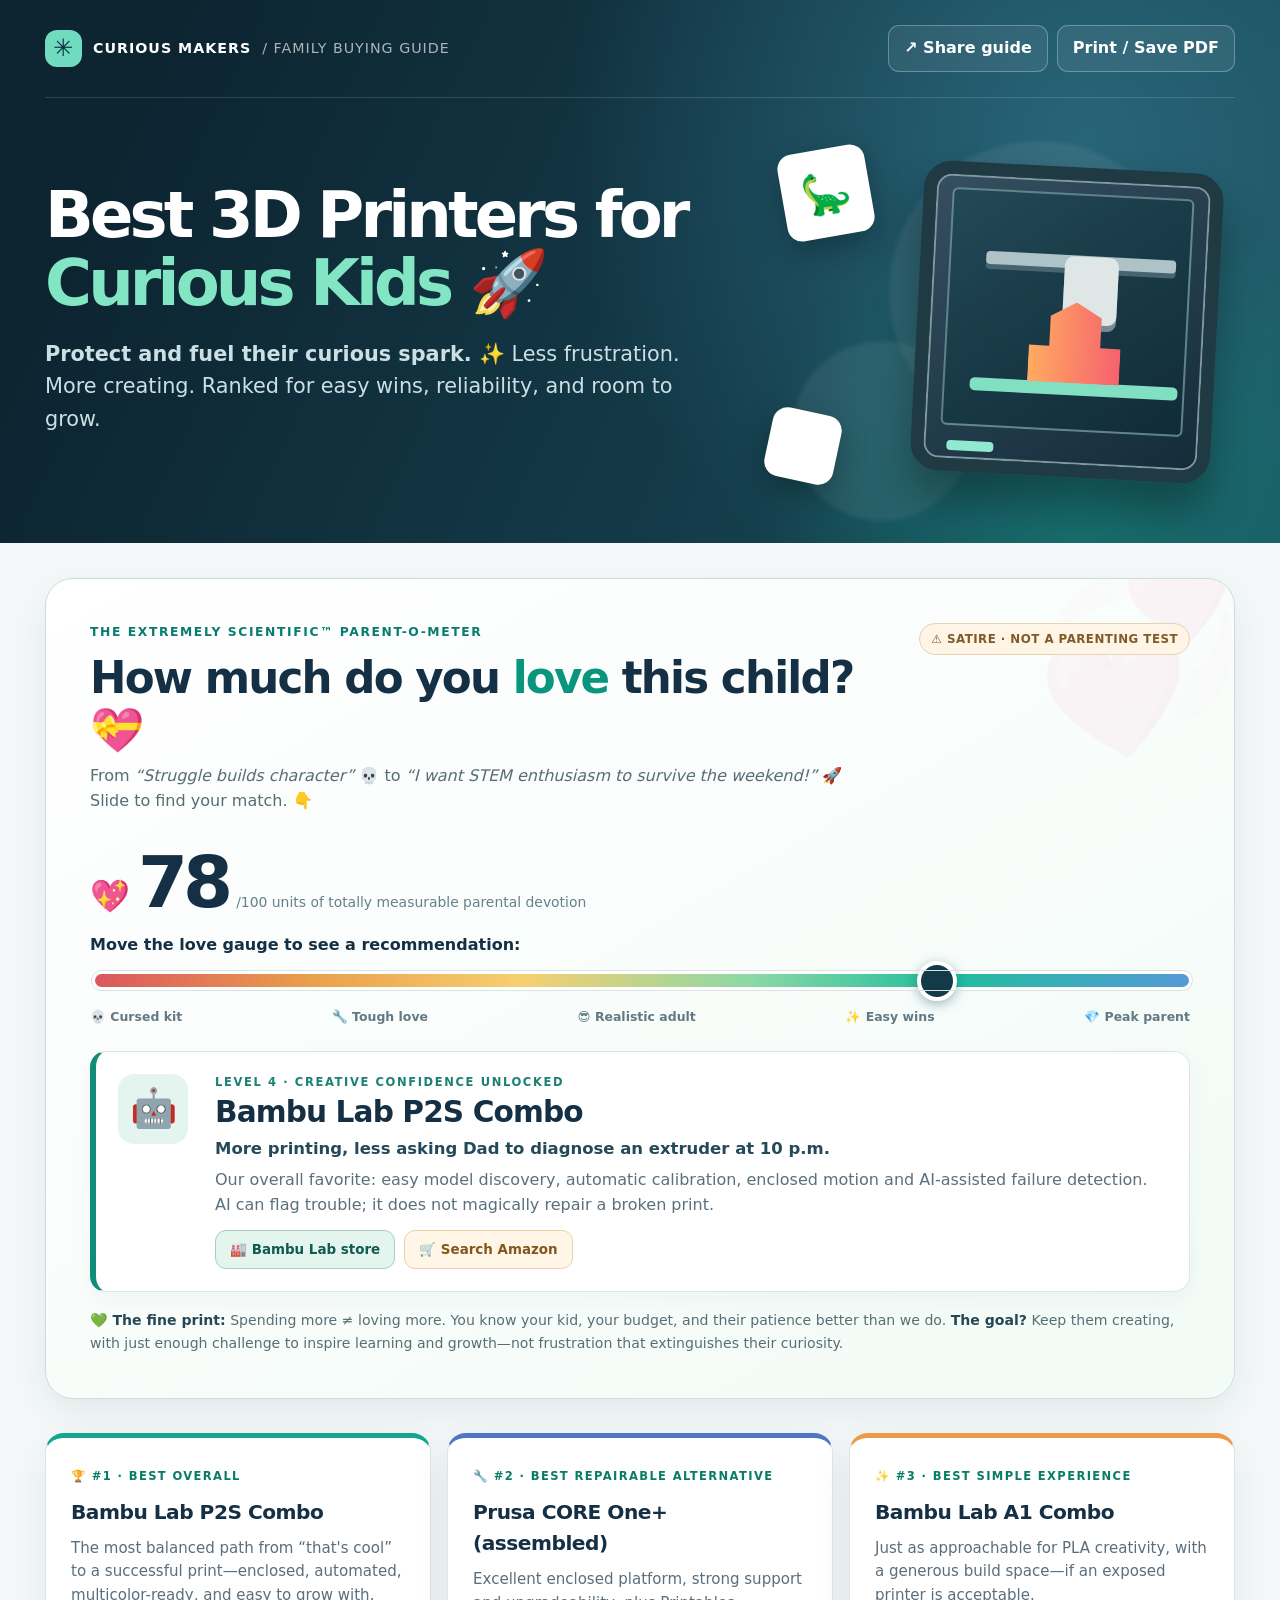
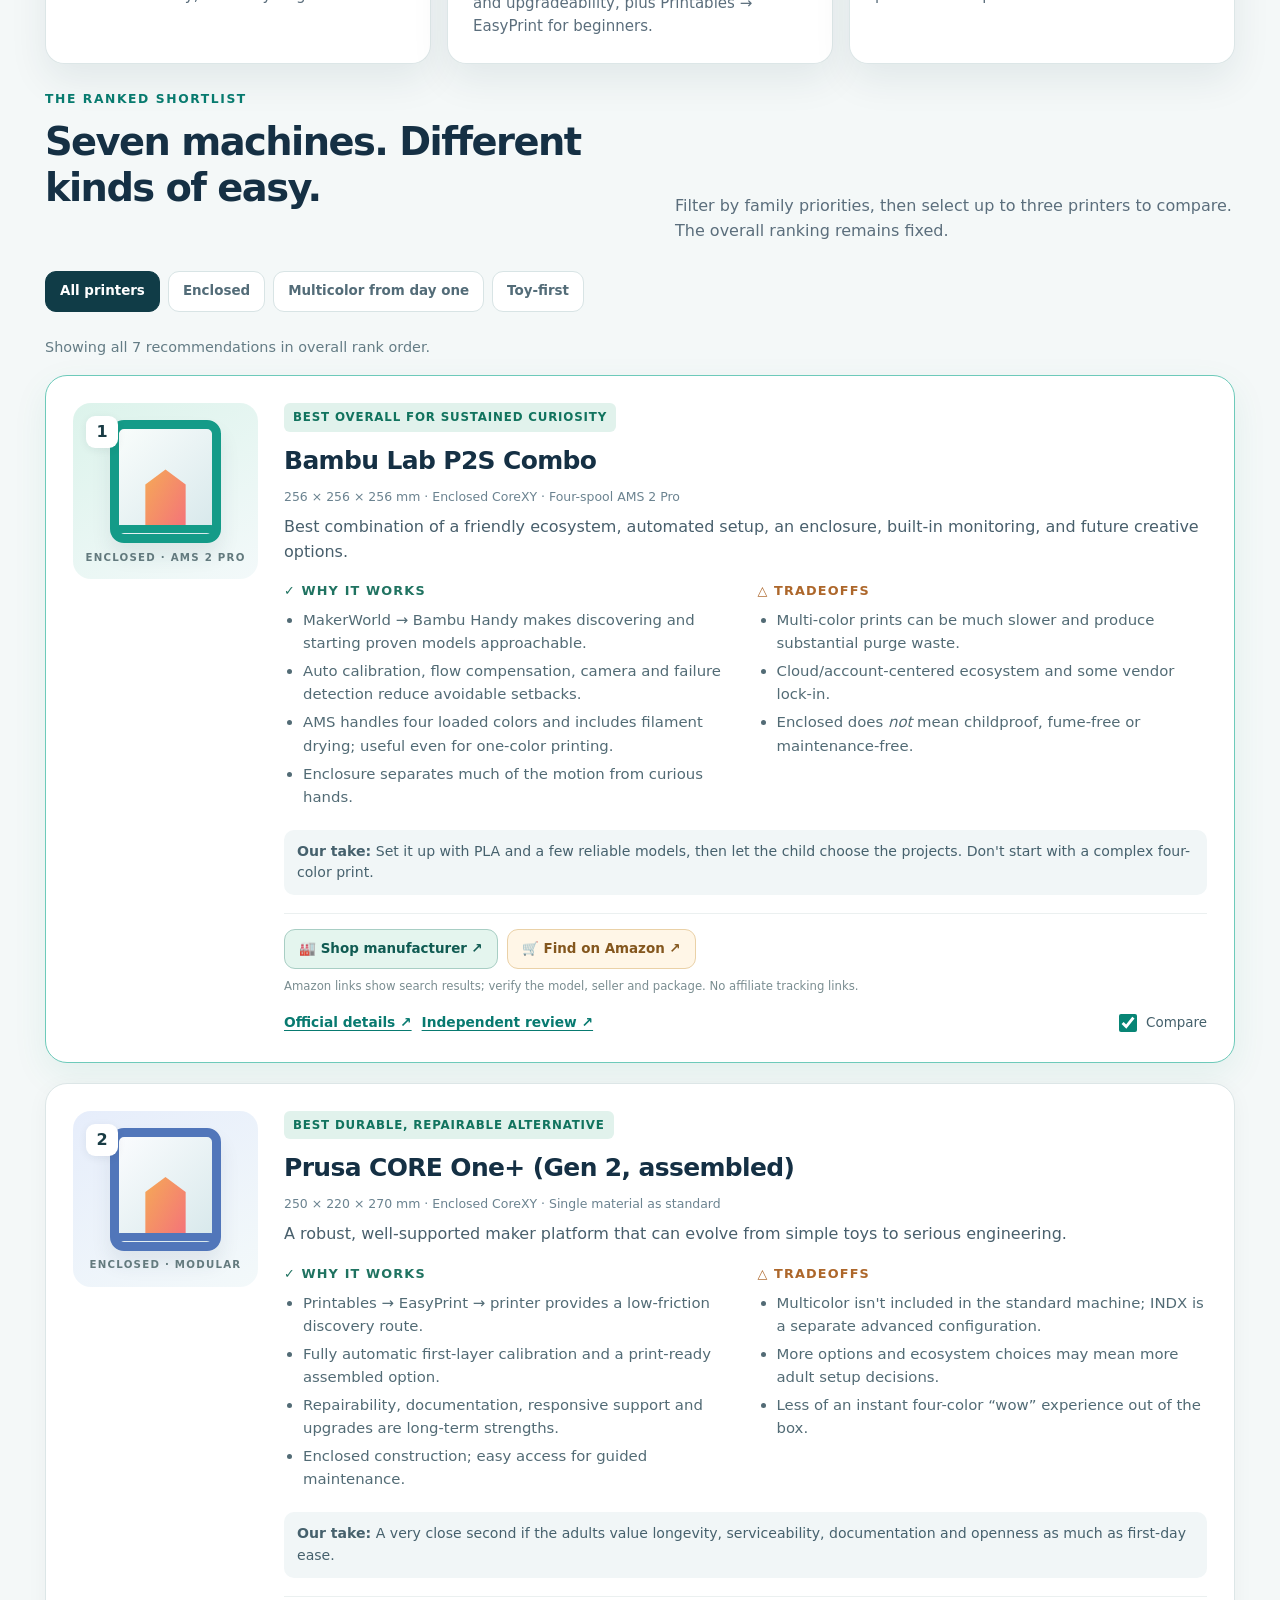
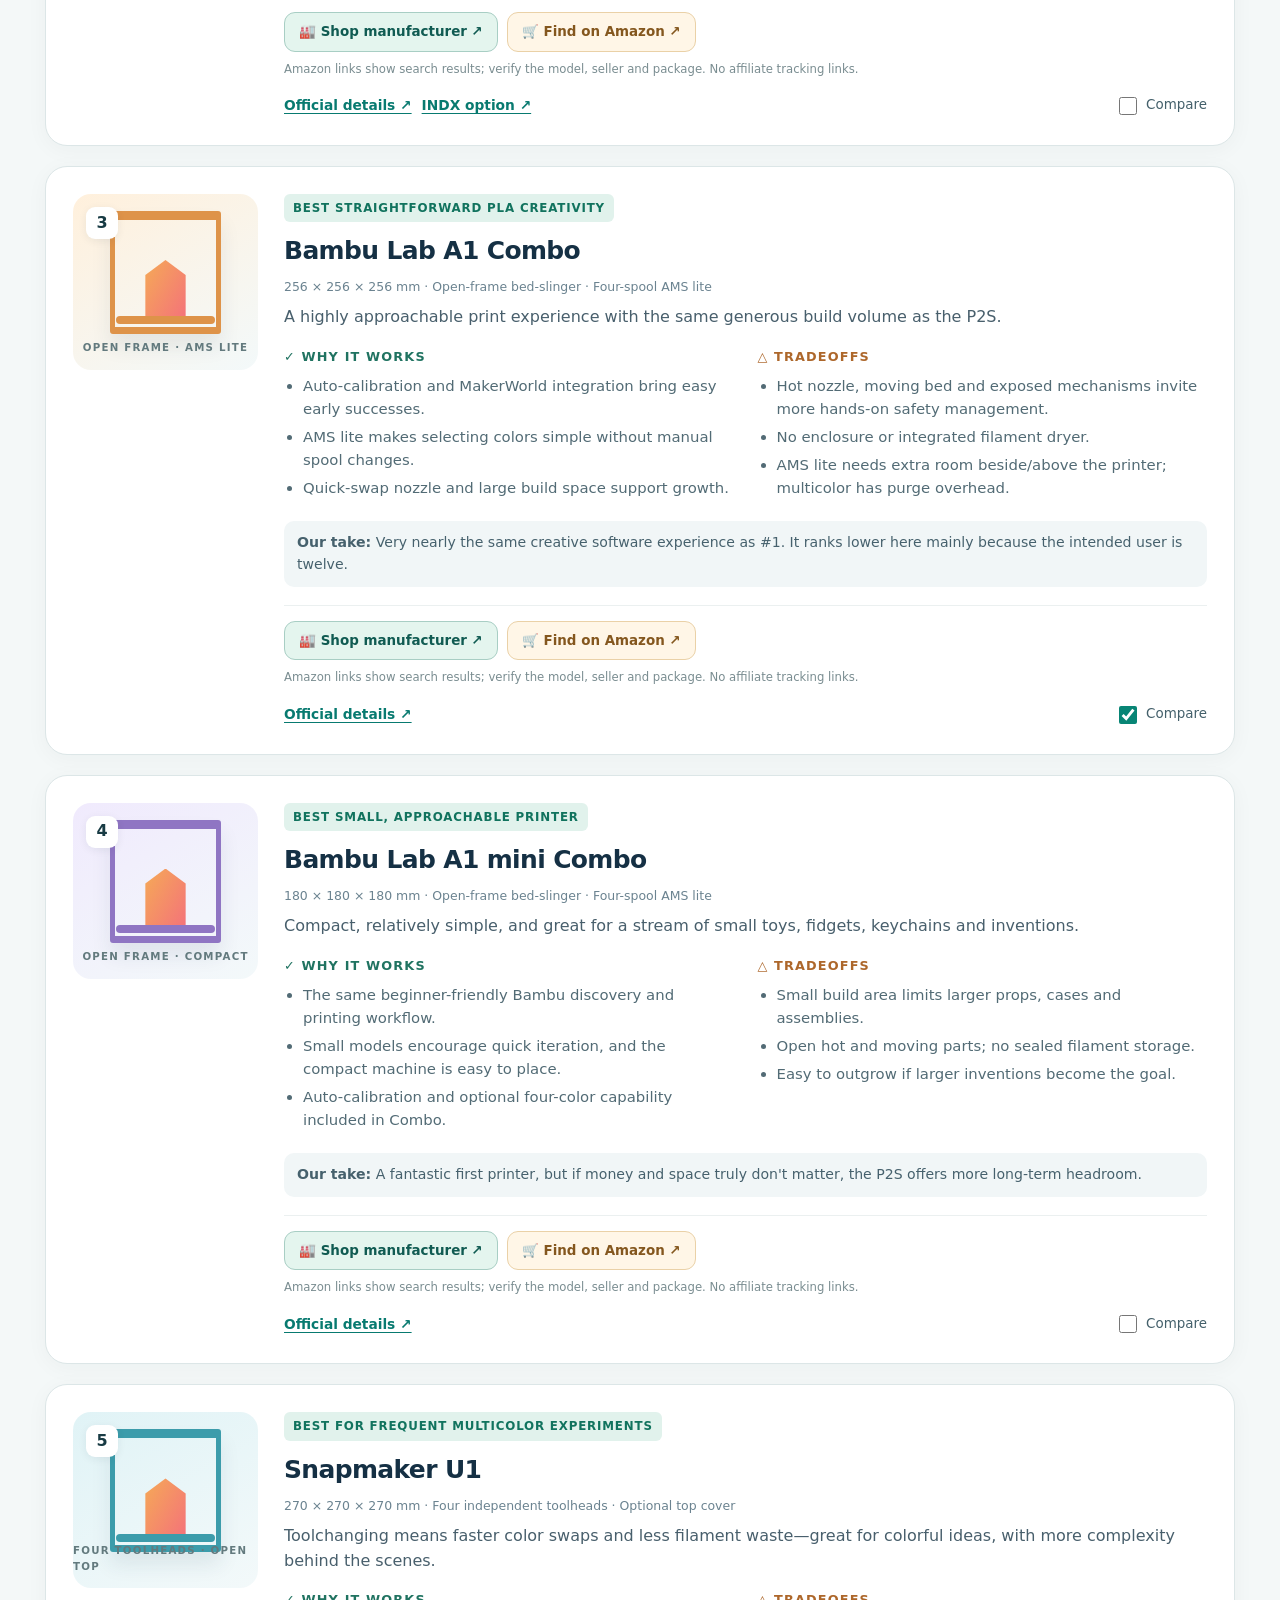
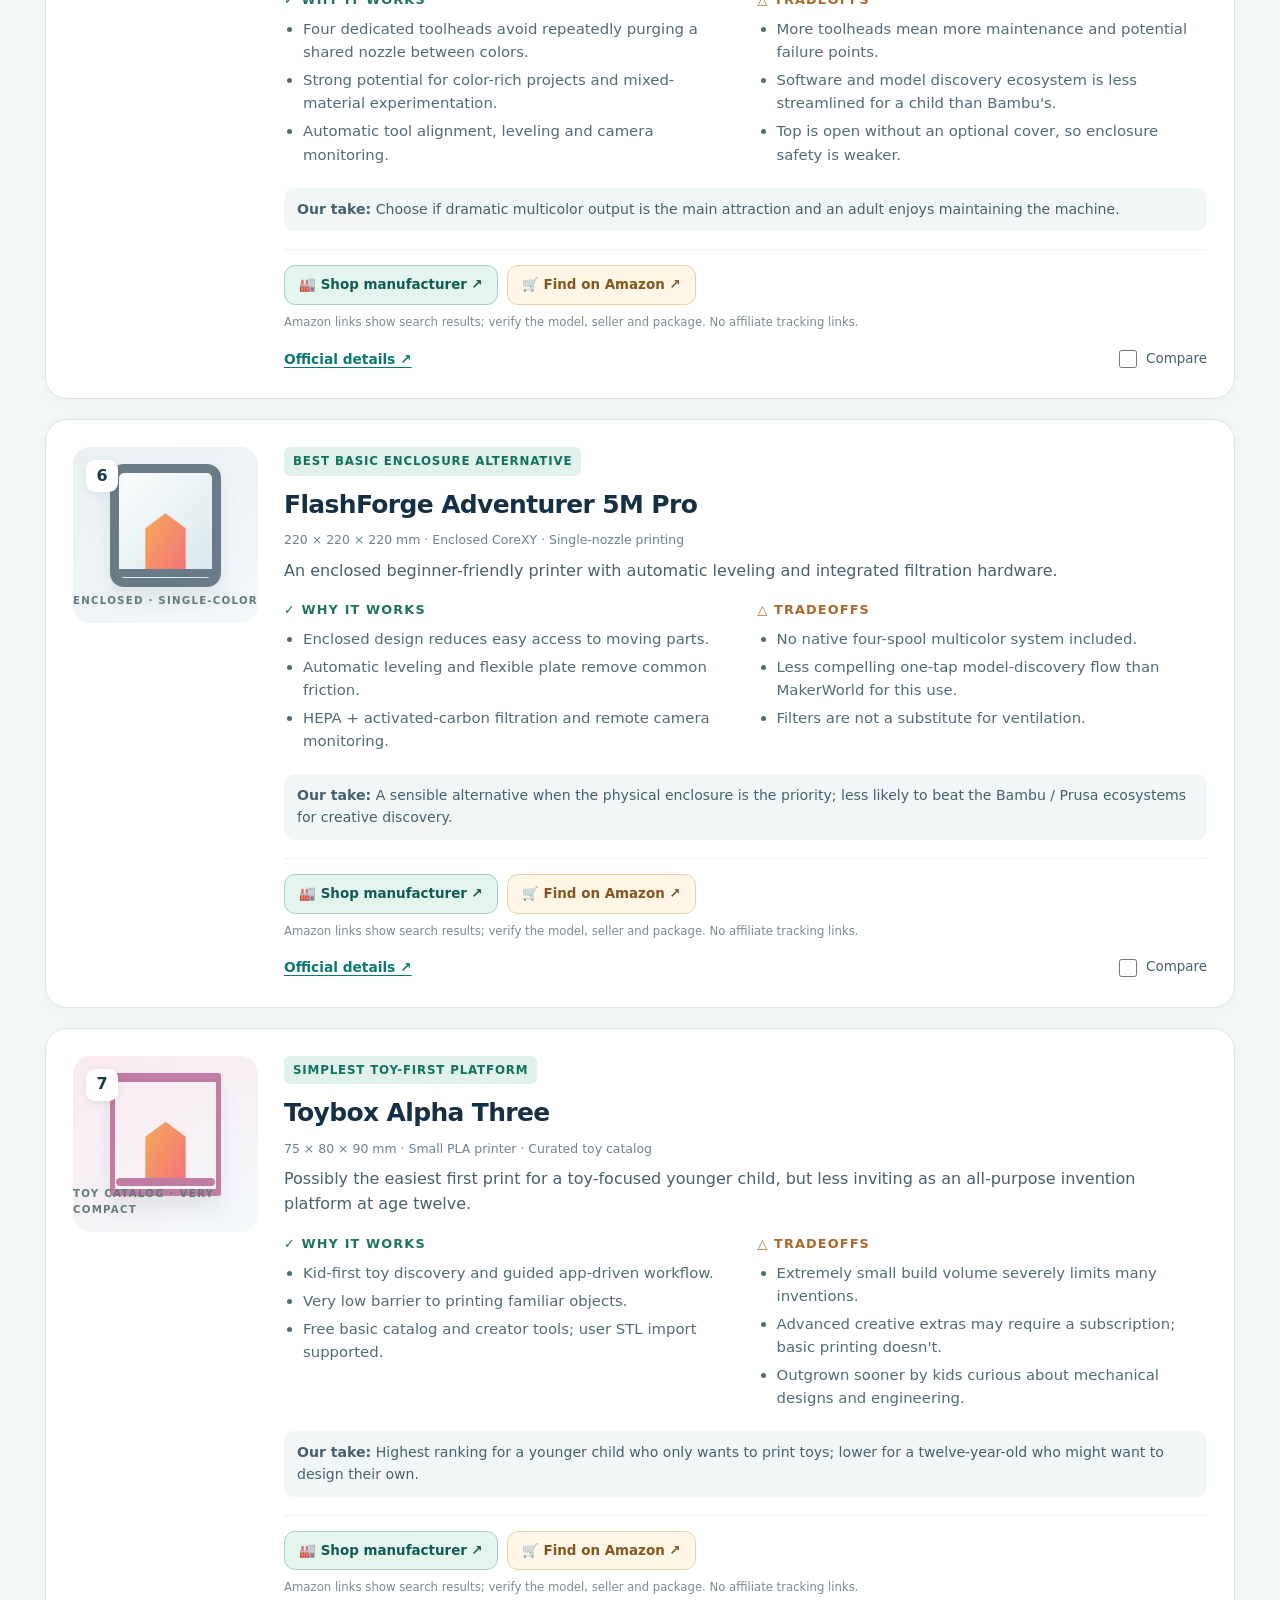
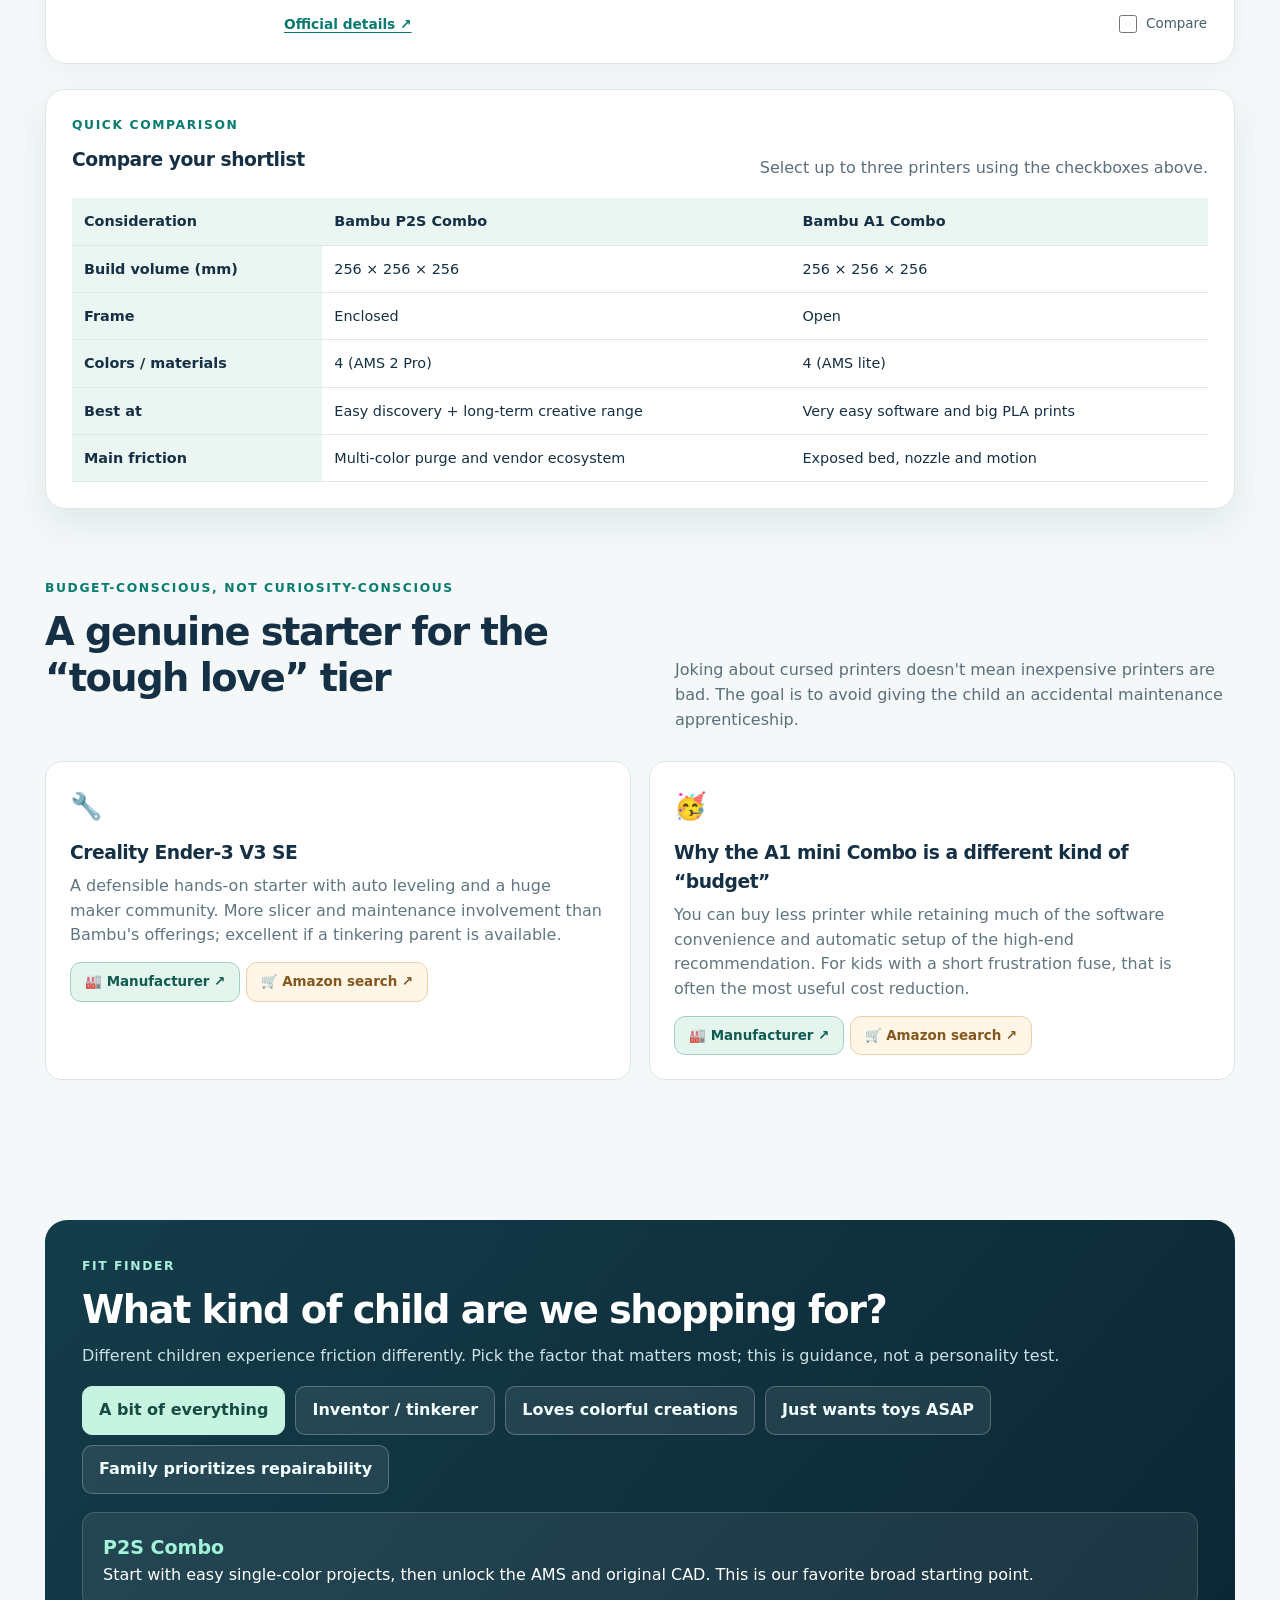
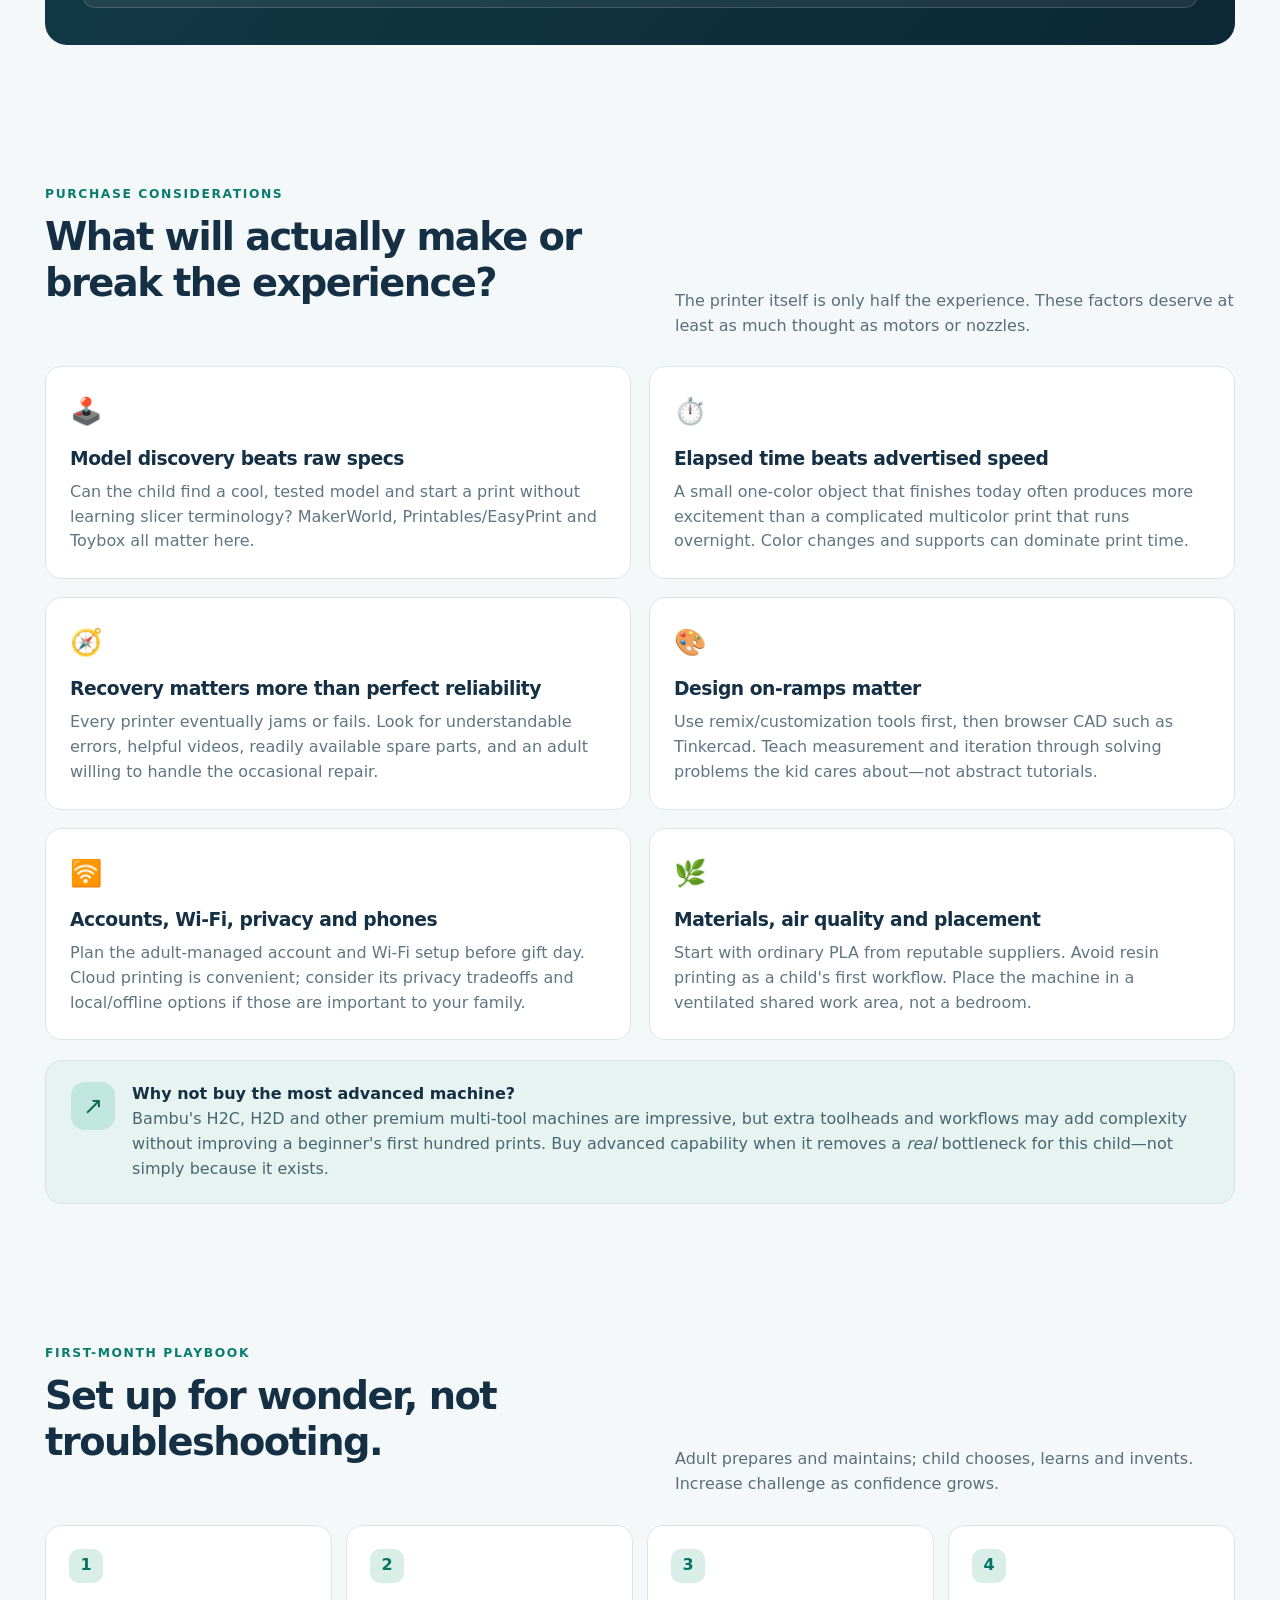
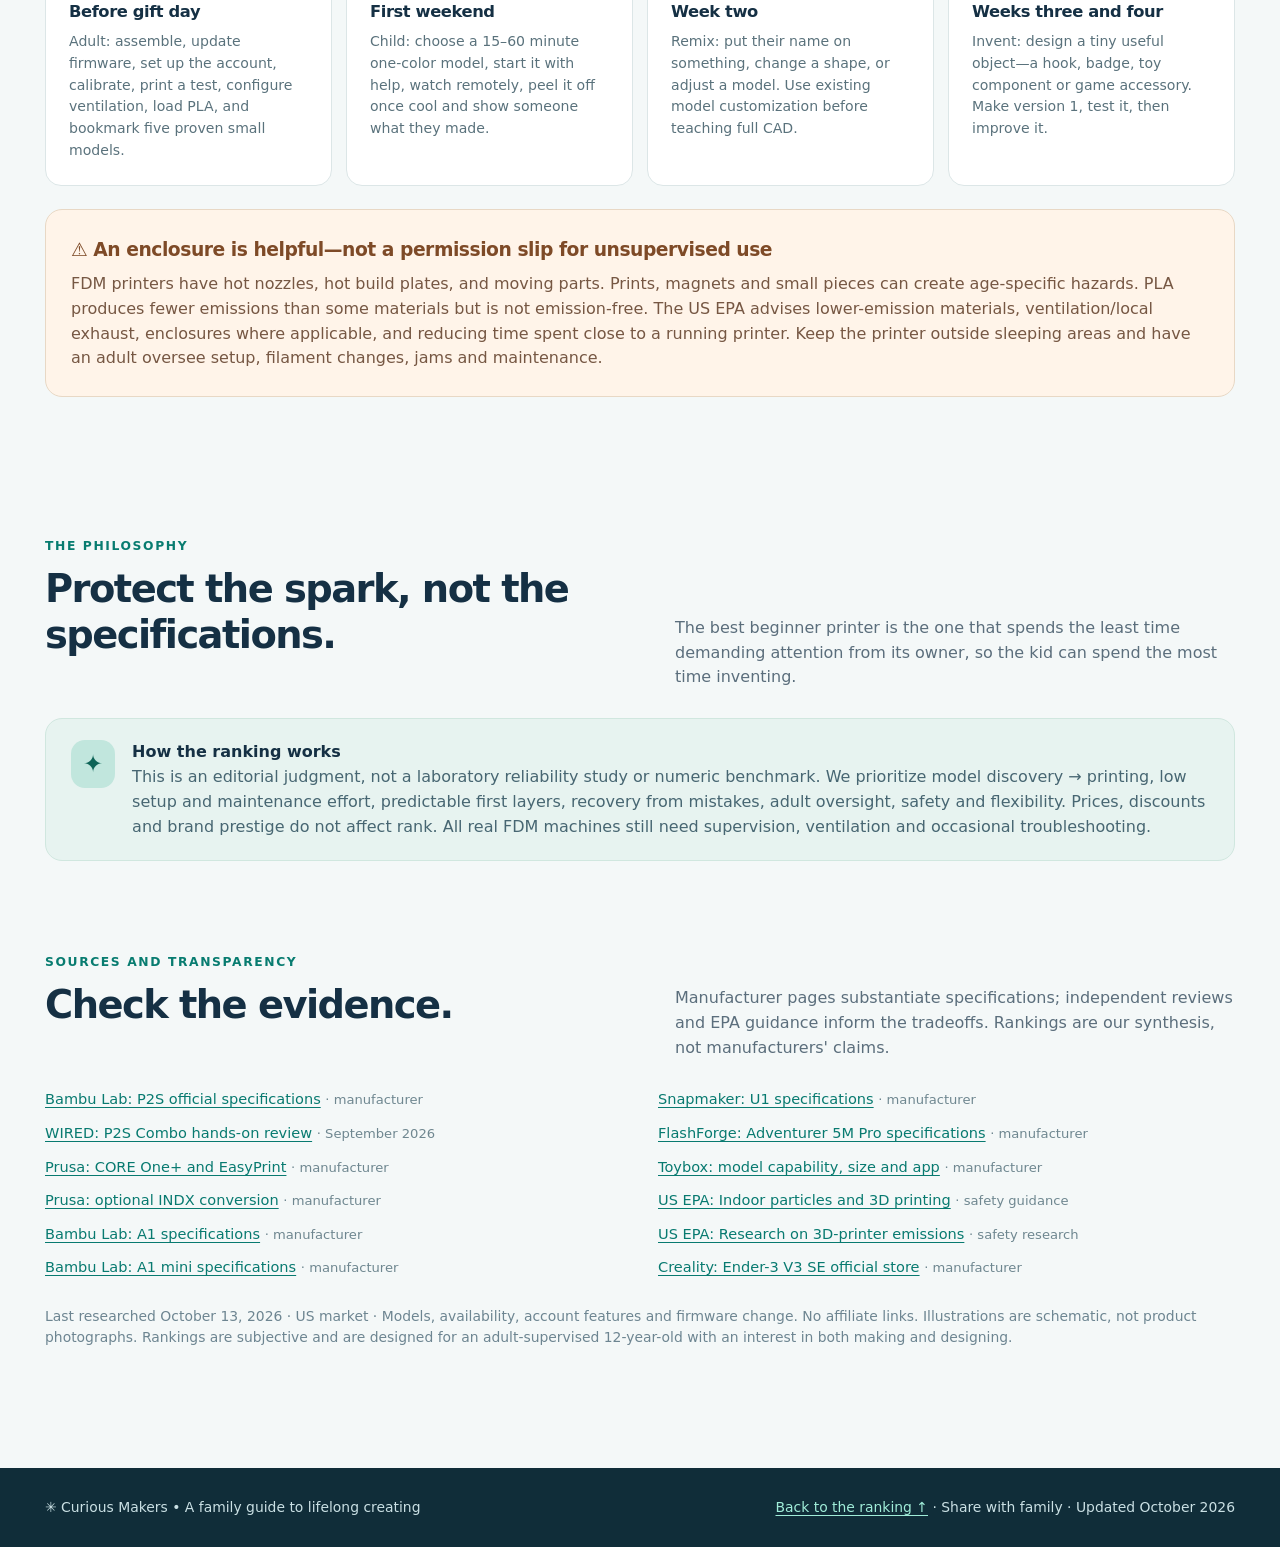
==== commit 1cccd5f0: "Shorten family guide intro and move playfulness ahead of rankings" ====
--- a/guides/3d-printers-for-curious-kids/index.html
+++ b/guides/3d-printers-for-curious-kids/index.html
@@ -8,12 +8,12 @@
 <title>Make the idea real • 3D printers for curious kids</title>
 <style>
 :root{--ink:#153044;--muted:#5b6e7c;--bg:#f4f8f8;--line:#dce6e7;--green:#087c66;--teal:#18b9aa;--orange:#f2a052;--blue:#436ac0;--shadow:0 16px 38px rgba(16,51,63,.08)}
-*{box-sizing:border-box}html{scroll-behavior:smooth}body{margin:0;background:var(--bg);color:var(--ink);font:16px/1.55 system-ui,-apple-system,BlinkMacSystemFont,"Segoe UI",sans-serif}a{color:#087a70;text-underline-offset:3px}a:hover{color:#044e49}button,input{font:inherit}button{cursor:pointer}button:focus-visible,a:focus-visible,input:focus-visible{outline:3px solid #ebaa58;outline-offset:3px}h1,h2,h3,h4,p{margin-top:0}h1{font-size:clamp(2.35rem,5vw,4.65rem);letter-spacing:-.06em;line-height:1.07;margin-bottom:20px;max-width:980px}h2{font-size:clamp(1.75rem,3vw,2.45rem);letter-spacing:-.04em;line-height:1.2}h3{letter-spacing:-.025em}.wrap{width:min(1190px,calc(100% - 44px));margin:auto}.hero{background:radial-gradient(circle at 85% 25%,#286478 0,transparent 45%),linear-gradient(115deg,#0d2431 12%,#143b49 60%,#17535b);color:#fff;position:relative;overflow:hidden}.hero:after{content:"";position:absolute;right:-10%;bottom:-280px;width:650px;height:650px;background:radial-gradient(circle,#12b79b50,transparent 70%);pointer-events:none}.topbar{display:flex;justify-content:space-between;align-items:center;gap:14px;padding:25px 0;border-bottom:1px solid #ffffff25;position:relative;z-index:2}.brand{display:flex;align-items:center;gap:11px;font-size:.89rem;font-weight:800;letter-spacing:.07em;text-transform:uppercase}.brandmark{display:grid;place-items:center;background:#70dbbf;color:#093342;width:37px;height:37px;border-radius:12px;font-size:24px}.head-actions{display:flex;gap:9px;flex-wrap:wrap}.ghost,.primary,.secondary,.tab,.compare-button{border-radius:11px;border:1px solid transparent;padding:10px 15px;font-weight:750}.ghost{border-color:#ffffff48;background:#ffffff12;color:white}.ghost:hover{background:#ffffff24}.primary{background:#0d917a;color:white}.primary:hover{background:#0a735f}.secondary{background:#edf7f5;color:#0e7669;border-color:#b8e0d8}.secondary:hover{background:#d9f1eb}.hero-inner{display:grid;grid-template-columns:1.2fr .8fr;align-items:center;gap:48px;padding:66px 0 77px;position:relative;z-index:1}.eyebrow{font-weight:850;text-transform:uppercase;letter-spacing:.16em;font-size:.77rem;color:#80e4d0;margin-bottom:20px}.hero h1 em{font-style:normal;color:#82e6c5}.lede{font-size:clamp(1.05rem,1.8vw,1.3rem);color:#cbdfe5;max-width:730px;line-height:1.56}.hero-badges{display:flex;gap:9px;flex-wrap:wrap;margin-top:28px}.hero-badges span{display:inline-flex;align-items:center;border:1px solid #ffffff32;border-radius:100px;padding:7px 12px;color:#daebed;background:#ffffff0b;font-size:.83rem}.hero-art{position:relative;min-height:355px;isolation:isolate}.orb{position:absolute;border-radius:50%;background:#ffffff12;filter:blur(2px)}.orb.a{width:300px;height:300px;right:10%;top:0}.orb.b{width:180px;height:180px;bottom:-7%;left:3%}.device{position:absolute;top:26px;right:18px;width:300px;height:310px;border:13px solid #203a43;border-radius:28px;background:linear-gradient(145deg,#354f61,#142c3a);box-shadow:0 30px 45px #0005,inset 0 0 0 2px #8297a0;transform:rotate(3deg)}.device::before{content:"";position:absolute;inset:13px 16px 33px;border:2px solid #b5e1e273;border-radius:6px;background:linear-gradient(145deg,#1b4854aa,#102b37cc)}.device::after{content:"";position:absolute;bottom:8px;left:23px;background:#91e9d0;width:47px;height:10px;border-radius:4px}.rail{position:absolute;top:75px;left:53px;width:190px;height:13px;background:#aec3c7;border-radius:4px;box-shadow:0 5px 0 #486470}.head{position:absolute;left:132px;top:76px;width:54px;height:68px;border-radius:9px;background:#dfe7e6;box-shadow:0 6px 0 #788b93;z-index:2}.head::after{content:"";position:absolute;bottom:-13px;left:17px;border-left:11px solid transparent;border-right:11px solid transparent;border-top:16px solid #f2a451}.plate{position:absolute;bottom:69px;left:43px;width:208px;height:13px;border-radius:5px;background:#81dfc2;z-index:2}.model{position:absolute;left:95px;bottom:81px;width:102px;height:81px;clip-path:polygon(5% 100%,5% 55%,25% 55%,25% 18%,50% 0,75% 18%,75% 55%,95% 55%,95% 100%);background:linear-gradient(90deg,#ffaf5f,#f65d70);z-index:3}.sticker{position:absolute;display:grid;place-items:center;background:#fff;border-radius:15px;box-shadow:0 12px 30px #0004;transform:rotate(-10deg);font-size:40px;width:88px;height:88px}.sticker.star{top:8px;left:4px}.sticker.bolt{bottom:15px;left:-10px;transform:rotate(12deg);width:70px;height:70px;font-size:31px}.section{padding:70px 0}.section-head{display:flex;align-items:end;justify-content:space-between;gap:20px;margin-bottom:28px}.section-head p{max-width:560px;color:var(--muted);margin:0}.kicker{text-transform:uppercase;color:#087c70;font-weight:850;letter-spacing:.13em;font-size:.77rem;margin-bottom:10px}.top-picks{display:grid;grid-template-columns:repeat(3,1fr);gap:16px;margin-top:-43px;position:relative;z-index:3}.pick{background:white;border:1px solid var(--line);box-shadow:var(--shadow);border-radius:19px;padding:25px}.pick:first-child{border-top:5px solid #13a58e}.pick:nth-child(2){border-top:5px solid #5075c2}.pick:nth-child(3){border-top:5px solid #eb9a49}.pick .small{font-size:.72rem;font-weight:850;letter-spacing:.12em;text-transform:uppercase;color:var(--green)}.pick h3{font-size:1.26rem;margin:9px 0}.pick p{color:var(--muted);margin:0;font-size:.94rem}.method{background:#e7f3f0;border:1px solid #d0e7df;border-radius:17px;padding:21px 25px;display:flex;gap:17px;align-items:start;margin-top:24px}.method-icon{background:#c1e6dd;color:#0e6457;font-size:24px;line-height:1;padding:12px;border-radius:14px}.method p{margin:0;color:#476672}.controls{display:flex;flex-wrap:wrap;gap:8px;margin:0 0 24px}.tab{background:white;color:#536c78;border-color:#d8e4e5;font-size:.84rem;padding:9px 14px}.tab.active{background:#103c47;color:white;border-color:#103c47}.results-note{color:#647c85;font-size:.9rem;margin:0 0 17px}.cards{display:grid;gap:20px}.printer{display:grid;grid-template-columns:185px 1fr;gap:26px;align-items:start;background:#fff;border:1px solid #dce6e7;border-radius:22px;padding:27px;box-shadow:0 4px 22px rgba(16,51,63,.04)}.printer:first-child{border-color:#6dcaba;box-shadow:0 12px 35px #08866c14}.visual{min-height:176px;border-radius:18px;display:flex;align-items:center;justify-content:center;flex-direction:column;gap:8px;background:linear-gradient(150deg,var(--pale),#f3f9fa);position:relative;overflow:hidden}.visual:before{content:"";position:absolute;inset:17px 37px 36px;border:9px solid var(--accent);border-radius:14px;background:linear-gradient(135deg,#ffffffca,#d7e8eb);box-shadow:0 13px 20px #253e4d16}.visual.open:before{border-left:5px solid var(--accent);border-right:5px solid var(--accent);border-top:9px solid var(--accent);border-bottom:7px solid var(--accent);border-radius:3px;background:transparent}.visual .print-object{position:absolute;width:48px;height:60px;bottom:50px;left:50%;transform:translateX(-50%);background:linear-gradient(120deg,#f5ac55,#f46f7c);clip-path:polygon(50% 0,92% 25%,92% 100%,8% 100%,8% 25%)}.visual .print-bed{position:absolute;left:23%;right:23%;height:8px;background:var(--accent);bottom:46px;border-radius:8px}.visual .minilabel{position:absolute;bottom:14px;font-size:.64rem;font-weight:850;text-transform:uppercase;letter-spacing:.12em;color:#637a7e}.rank{position:absolute;left:13px;top:13px;font-size:1rem;font-weight:900;color:#183b44;background:white;width:32px;height:32px;display:grid;place-items:center;border-radius:9px;box-shadow:0 2px 9px #102b3712}.printer-head{display:flex;align-items:start;justify-content:space-between;gap:16px;flex-wrap:wrap}.printer h3{font-size:1.56rem;margin:0 0 6px}.label{display:inline-block;font-size:.74rem;font-weight:850;text-transform:uppercase;letter-spacing:.07em;padding:5px 9px;background:#e1f2ec;color:#11735e;border-radius:6px;margin-bottom:10px}.one-line{color:#485f6c;font-size:1rem;margin:9px 0 17px}.procon{display:grid;grid-template-columns:1fr 1fr;gap:24px}.procon h4{font-size:.8rem;text-transform:uppercase;letter-spacing:.09em;color:#207361;margin:0 0 8px}.procon .cons-title{color:#ad672b}.procon ul{margin:0;padding-left:19px;color:#526b75;font-size:.93rem}.procon li{margin:5px 0}.micro{margin:16px 0 0;background:#f1f6f7;border-radius:10px;padding:11px 13px;color:#46616d;font-size:.88rem}.tools{display:flex;gap:10px;flex-wrap:wrap;margin-top:17px;align-items:center}.textlink{font-size:.86rem;font-weight:700}.compare-check{font-size:.84rem;color:#44606b;display:flex;align-items:center;gap:6px;margin-left:auto}.compare-check input{accent-color:#088575;width:18px;height:18px}.specs{font-size:.78rem;color:#6b8390;margin:0}.compare-panel{margin-top:25px;background:#fff;border:1px solid var(--line);border-radius:20px;padding:26px;box-shadow:var(--shadow)}.compare-panel h3{margin-bottom:6px}.scroll-table{overflow:auto}.compare-table{border-collapse:collapse;width:100%;min-width:620px;font-size:.9rem;margin-top:18px}.compare-table th,.compare-table td{text-align:left;padding:12px;border-bottom:1px solid #e0e9e9;vertical-align:top}.compare-table th{background:#ebf5f2}.compare-empty{color:var(--muted);font-size:.92rem}.feature-grid{display:grid;grid-template-columns:repeat(2,1fr);gap:18px}.feature{background:white;border:1px solid var(--line);padding:24px;border-radius:16px}.feature .symbol{font-size:26px}.feature h3{margin:12px 0 7px}.feature p{color:#607680;margin:0}.quiz{background:linear-gradient(130deg,#143c49,#0c2735);padding:37px;border-radius:22px;color:white}.quiz h2{margin:0 0 11px}.quiz p{color:#cce1e4}.quiz-buttons{display:flex;flex-wrap:wrap;gap:10px;margin:18px 0}.quiz-buttons button{border:1px solid #ffffff3d;background:#ffffff15;color:#f3ffff;padding:11px 16px;border-radius:10px;font-weight:700}.quiz-buttons button.chosen{background:#c7f4e1;color:#154b42;border-color:#c7f4e1}.quiz-answer{background:#ffffff12;border:1px solid #ffffff28;border-radius:13px;padding:20px;margin-top:15px;color:white}.quiz-answer strong{color:#a3f3d9;font-size:1.19rem}.steps{display:grid;grid-template-columns:repeat(4,1fr);gap:14px}.step{background:white;padding:23px;border:1px solid var(--line);border-radius:16px}.step .n{display:grid;place-items:center;background:#d8eee7;color:#087466;width:34px;height:34px;border-radius:10px;font-weight:900;margin-bottom:16px}.step h3{font-size:1.02rem;margin:0 0 7px}.step p{font-size:.88rem;color:#5a727c;margin:0}.safety{background:#fff4e9;border:1px solid #e8d8c5;padding:25px;border-radius:17px}.safety h3{margin:0 0 8px;color:#7e4a27}.safety p{margin:0;color:#765743}.sources{columns:2;column-gap:36px;list-style:none;padding:0}.sources li{break-inside:avoid;margin:0 0 11px;font-size:.91rem}.sources span{color:#6f8790;font-size:.82rem}.footer{background:#102d39;color:#cae0e4;padding:29px 0;margin-top:35px;font-size:.87rem}.footer a{color:#a0edd9}.footer-row{display:flex;justify-content:space-between;gap:16px;flex-wrap:wrap}.print-only{display:none}
-@media(max-width:900px){.hero-inner{grid-template-columns:1fr;padding:55px 0 95px}.hero-art{display:none}.top-picks{grid-template-columns:1fr}.printer{grid-template-columns:150px 1fr;gap:18px}.steps{grid-template-columns:repeat(2,1fr)}}@media(max-width:660px){.wrap{width:min(100% - 28px,1190px)}.head-actions .ghost:nth-child(1){display:none}.hero-inner{padding:48px 0 85px}.hero h1{font-size:2.5rem}.section{padding:49px 0}.top-picks{margin-top:-42px}.section-head{display:block}.section-head p{margin-top:9px}.printer{display:block;padding:20px}.visual{min-height:138px;margin-bottom:18px}.visual:before{inset:12px 26% 28px}.visual .print-bed{bottom:33px}.visual .print-object{bottom:37px;width:41px;height:48px}.visual .minilabel{bottom:8px}.procon{grid-template-columns:1fr;gap:16px}.feature-grid,.steps{grid-template-columns:1fr}.sources{columns:1}.quiz{padding:25px}.compare-check{margin-left:0}}
+*{box-sizing:border-box}html{scroll-behavior:smooth}body{margin:0;background:var(--bg);color:var(--ink);font:16px/1.55 system-ui,-apple-system,BlinkMacSystemFont,"Segoe UI",sans-serif}a{color:#087a70;text-underline-offset:3px}a:hover{color:#044e49}button,input{font:inherit}button{cursor:pointer}button:focus-visible,a:focus-visible,input:focus-visible{outline:3px solid #ebaa58;outline-offset:3px}h1,h2,h3,h4,p{margin-top:0}h1{font-size:clamp(2.35rem,5vw,4.65rem);letter-spacing:-.06em;line-height:1.07;margin-bottom:20px;max-width:980px}h2{font-size:clamp(1.75rem,3vw,2.45rem);letter-spacing:-.04em;line-height:1.2}h3{letter-spacing:-.025em}.wrap{width:min(1190px,calc(100% - 44px));margin:auto}.hero{background:radial-gradient(circle at 85% 25%,#286478 0,transparent 45%),linear-gradient(115deg,#0d2431 12%,#143b49 60%,#17535b);color:#fff;position:relative;overflow:hidden}.hero:after{content:"";position:absolute;right:-10%;bottom:-280px;width:650px;height:650px;background:radial-gradient(circle,#12b79b50,transparent 70%);pointer-events:none}.topbar{display:flex;justify-content:space-between;align-items:center;gap:14px;padding:25px 0;border-bottom:1px solid #ffffff25;position:relative;z-index:2}.brand{display:flex;align-items:center;gap:11px;font-size:.89rem;font-weight:800;letter-spacing:.07em;text-transform:uppercase}.brandmark{display:grid;place-items:center;background:#70dbbf;color:#093342;width:37px;height:37px;border-radius:12px;font-size:24px}.head-actions{display:flex;gap:9px;flex-wrap:wrap}.ghost,.primary,.secondary,.tab,.compare-button{border-radius:11px;border:1px solid transparent;padding:10px 15px;font-weight:750}.ghost{border-color:#ffffff48;background:#ffffff12;color:white}.ghost:hover{background:#ffffff24}.primary{background:#0d917a;color:white}.primary:hover{background:#0a735f}.secondary{background:#edf7f5;color:#0e7669;border-color:#b8e0d8}.secondary:hover{background:#d9f1eb}.hero-inner{display:grid;grid-template-columns:1.2fr .8fr;align-items:center;gap:48px;padding:43px 0 47px;position:relative;z-index:1}.eyebrow{font-weight:850;text-transform:uppercase;letter-spacing:.16em;font-size:.77rem;color:#80e4d0;margin-bottom:20px}.hero h1 em{font-style:normal;color:#82e6c5}.lede{font-size:clamp(1.05rem,1.8vw,1.3rem);color:#cbdfe5;max-width:730px;line-height:1.56}.hero-badges{display:flex;gap:9px;flex-wrap:wrap;margin-top:28px}.hero-badges span{display:inline-flex;align-items:center;border:1px solid #ffffff32;border-radius:100px;padding:7px 12px;color:#daebed;background:#ffffff0b;font-size:.83rem}.hero-art{position:relative;min-height:355px;isolation:isolate}.orb{position:absolute;border-radius:50%;background:#ffffff12;filter:blur(2px)}.orb.a{width:300px;height:300px;right:10%;top:0}.orb.b{width:180px;height:180px;bottom:-7%;left:3%}.device{position:absolute;top:26px;right:18px;width:300px;height:310px;border:13px solid #203a43;border-radius:28px;background:linear-gradient(145deg,#354f61,#142c3a);box-shadow:0 30px 45px #0005,inset 0 0 0 2px #8297a0;transform:rotate(3deg)}.device::before{content:"";position:absolute;inset:13px 16px 33px;border:2px solid #b5e1e273;border-radius:6px;background:linear-gradient(145deg,#1b4854aa,#102b37cc)}.device::after{content:"";position:absolute;bottom:8px;left:23px;background:#91e9d0;width:47px;height:10px;border-radius:4px}.rail{position:absolute;top:75px;left:53px;width:190px;height:13px;background:#aec3c7;border-radius:4px;box-shadow:0 5px 0 #486470}.head{position:absolute;left:132px;top:76px;width:54px;height:68px;border-radius:9px;background:#dfe7e6;box-shadow:0 6px 0 #788b93;z-index:2}.head::after{content:"";position:absolute;bottom:-13px;left:17px;border-left:11px solid transparent;border-right:11px solid transparent;border-top:16px solid #f2a451}.plate{position:absolute;bottom:69px;left:43px;width:208px;height:13px;border-radius:5px;background:#81dfc2;z-index:2}.model{position:absolute;left:95px;bottom:81px;width:102px;height:81px;clip-path:polygon(5% 100%,5% 55%,25% 55%,25% 18%,50% 0,75% 18%,75% 55%,95% 55%,95% 100%);background:linear-gradient(90deg,#ffaf5f,#f65d70);z-index:3}.sticker{position:absolute;display:grid;place-items:center;background:#fff;border-radius:15px;box-shadow:0 12px 30px #0004;transform:rotate(-10deg);font-size:40px;width:88px;height:88px}.sticker.star{top:8px;left:4px}.sticker.bolt{bottom:15px;left:-10px;transform:rotate(12deg);width:70px;height:70px;font-size:31px}.section{padding:70px 0}.section-head{display:flex;align-items:end;justify-content:space-between;gap:20px;margin-bottom:28px}.section-head p{max-width:560px;color:var(--muted);margin:0}.kicker{text-transform:uppercase;color:#087c70;font-weight:850;letter-spacing:.13em;font-size:.77rem;margin-bottom:10px}.top-picks{display:grid;grid-template-columns:repeat(3,1fr);gap:16px;margin-top:0;margin-bottom:10px;position:relative;z-index:3}.pick{background:white;border:1px solid var(--line);box-shadow:var(--shadow);border-radius:19px;padding:25px}.pick:first-child{border-top:5px solid #13a58e}.pick:nth-child(2){border-top:5px solid #5075c2}.pick:nth-child(3){border-top:5px solid #eb9a49}.pick .small{font-size:.72rem;font-weight:850;letter-spacing:.12em;text-transform:uppercase;color:var(--green)}.pick h3{font-size:1.26rem;margin:9px 0}.pick p{color:var(--muted);margin:0;font-size:.94rem}.method{background:#e7f3f0;border:1px solid #d0e7df;border-radius:17px;padding:21px 25px;display:flex;gap:17px;align-items:start;margin-top:24px}.method-icon{background:#c1e6dd;color:#0e6457;font-size:24px;line-height:1;padding:12px;border-radius:14px}.method p{margin:0;color:#476672}.controls{display:flex;flex-wrap:wrap;gap:8px;margin:0 0 24px}.tab{background:white;color:#536c78;border-color:#d8e4e5;font-size:.84rem;padding:9px 14px}.tab.active{background:#103c47;color:white;border-color:#103c47}.results-note{color:#647c85;font-size:.9rem;margin:0 0 17px}.cards{display:grid;gap:20px}.printer{display:grid;grid-template-columns:185px 1fr;gap:26px;align-items:start;background:#fff;border:1px solid #dce6e7;border-radius:22px;padding:27px;box-shadow:0 4px 22px rgba(16,51,63,.04)}.printer:first-child{border-color:#6dcaba;box-shadow:0 12px 35px #08866c14}.visual{min-height:176px;border-radius:18px;display:flex;align-items:center;justify-content:center;flex-direction:column;gap:8px;background:linear-gradient(150deg,var(--pale),#f3f9fa);position:relative;overflow:hidden}.visual:before{content:"";position:absolute;inset:17px 37px 36px;border:9px solid var(--accent);border-radius:14px;background:linear-gradient(135deg,#ffffffca,#d7e8eb);box-shadow:0 13px 20px #253e4d16}.visual.open:before{border-left:5px solid var(--accent);border-right:5px solid var(--accent);border-top:9px solid var(--accent);border-bottom:7px solid var(--accent);border-radius:3px;background:transparent}.visual .print-object{position:absolute;width:48px;height:60px;bottom:50px;left:50%;transform:translateX(-50%);background:linear-gradient(120deg,#f5ac55,#f46f7c);clip-path:polygon(50% 0,92% 25%,92% 100%,8% 100%,8% 25%)}.visual .print-bed{position:absolute;left:23%;right:23%;height:8px;background:var(--accent);bottom:46px;border-radius:8px}.visual .minilabel{position:absolute;bottom:14px;font-size:.64rem;font-weight:850;text-transform:uppercase;letter-spacing:.12em;color:#637a7e}.rank{position:absolute;left:13px;top:13px;font-size:1rem;font-weight:900;color:#183b44;background:white;width:32px;height:32px;display:grid;place-items:center;border-radius:9px;box-shadow:0 2px 9px #102b3712}.printer-head{display:flex;align-items:start;justify-content:space-between;gap:16px;flex-wrap:wrap}.printer h3{font-size:1.56rem;margin:0 0 6px}.label{display:inline-block;font-size:.74rem;font-weight:850;text-transform:uppercase;letter-spacing:.07em;padding:5px 9px;background:#e1f2ec;color:#11735e;border-radius:6px;margin-bottom:10px}.one-line{color:#485f6c;font-size:1rem;margin:9px 0 17px}.procon{display:grid;grid-template-columns:1fr 1fr;gap:24px}.procon h4{font-size:.8rem;text-transform:uppercase;letter-spacing:.09em;color:#207361;margin:0 0 8px}.procon .cons-title{color:#ad672b}.procon ul{margin:0;padding-left:19px;color:#526b75;font-size:.93rem}.procon li{margin:5px 0}.micro{margin:16px 0 0;background:#f1f6f7;border-radius:10px;padding:11px 13px;color:#46616d;font-size:.88rem}.tools{display:flex;gap:10px;flex-wrap:wrap;margin-top:17px;align-items:center}.textlink{font-size:.86rem;font-weight:700}.compare-check{font-size:.84rem;color:#44606b;display:flex;align-items:center;gap:6px;margin-left:auto}.compare-check input{accent-color:#088575;width:18px;height:18px}.specs{font-size:.78rem;color:#6b8390;margin:0}.compare-panel{margin-top:25px;background:#fff;border:1px solid var(--line);border-radius:20px;padding:26px;box-shadow:var(--shadow)}.compare-panel h3{margin-bottom:6px}.scroll-table{overflow:auto}.compare-table{border-collapse:collapse;width:100%;min-width:620px;font-size:.9rem;margin-top:18px}.compare-table th,.compare-table td{text-align:left;padding:12px;border-bottom:1px solid #e0e9e9;vertical-align:top}.compare-table th{background:#ebf5f2}.compare-empty{color:var(--muted);font-size:.92rem}.feature-grid{display:grid;grid-template-columns:repeat(2,1fr);gap:18px}.feature{background:white;border:1px solid var(--line);padding:24px;border-radius:16px}.feature .symbol{font-size:26px}.feature h3{margin:12px 0 7px}.feature p{color:#607680;margin:0}.quiz{background:linear-gradient(130deg,#143c49,#0c2735);padding:37px;border-radius:22px;color:white}.quiz h2{margin:0 0 11px}.quiz p{color:#cce1e4}.quiz-buttons{display:flex;flex-wrap:wrap;gap:10px;margin:18px 0}.quiz-buttons button{border:1px solid #ffffff3d;background:#ffffff15;color:#f3ffff;padding:11px 16px;border-radius:10px;font-weight:700}.quiz-buttons button.chosen{background:#c7f4e1;color:#154b42;border-color:#c7f4e1}.quiz-answer{background:#ffffff12;border:1px solid #ffffff28;border-radius:13px;padding:20px;margin-top:15px;color:white}.quiz-answer strong{color:#a3f3d9;font-size:1.19rem}.steps{display:grid;grid-template-columns:repeat(4,1fr);gap:14px}.step{background:white;padding:23px;border:1px solid var(--line);border-radius:16px}.step .n{display:grid;place-items:center;background:#d8eee7;color:#087466;width:34px;height:34px;border-radius:10px;font-weight:900;margin-bottom:16px}.step h3{font-size:1.02rem;margin:0 0 7px}.step p{font-size:.88rem;color:#5a727c;margin:0}.safety{background:#fff4e9;border:1px solid #e8d8c5;padding:25px;border-radius:17px}.safety h3{margin:0 0 8px;color:#7e4a27}.safety p{margin:0;color:#765743}.sources{columns:2;column-gap:36px;list-style:none;padding:0}.sources li{break-inside:avoid;margin:0 0 11px;font-size:.91rem}.sources span{color:#6f8790;font-size:.82rem}.footer{background:#102d39;color:#cae0e4;padding:29px 0;margin-top:35px;font-size:.87rem}.footer a{color:#a0edd9}.footer-row{display:flex;justify-content:space-between;gap:16px;flex-wrap:wrap}.print-only{display:none}
+@media(max-width:900px){.hero-inner{grid-template-columns:1fr;padding:40px 0 45px}.hero-art{display:none}.top-picks{grid-template-columns:1fr}.printer{grid-template-columns:150px 1fr;gap:18px}.steps{grid-template-columns:repeat(2,1fr)}}@media(max-width:660px){.wrap{width:min(100% - 28px,1190px)}.head-actions .ghost:nth-child(1){display:none}.hero-inner{padding:35px 0 40px}.hero h1{font-size:2.5rem}.section{padding:49px 0}.top-picks{margin-top:0}.section-head{display:block}.section-head p{margin-top:9px}.printer{display:block;padding:20px}.visual{min-height:138px;margin-bottom:18px}.visual:before{inset:12px 26% 28px}.visual .print-bed{bottom:33px}.visual .print-object{bottom:37px;width:41px;height:48px}.visual .minilabel{bottom:8px}.procon{grid-template-columns:1fr;gap:16px}.feature-grid,.steps{grid-template-columns:1fr}.sources{columns:1}.quiz{padding:25px}.compare-check{margin-left:0}}
 @media print{body{background:white;color:black;font-size:11pt}.hero{background:white;color:black;padding:0}.hero h1 em,.eyebrow{color:black}.hero-inner{padding:12px 0}.lede{color:#333}.topbar,.head-actions,.hero-badges,.hero-art,.controls,.compare-panel,.quiz,.tools,.footer{display:none!important}.top-picks{margin-top:0;grid-template-columns:repeat(3,1fr)}.pick,.printer,.feature,.step{break-inside:avoid;box-shadow:none}.printer{grid-template-columns:110px 1fr;gap:15px;padding:14px}.visual{min-height:120px}.section{padding:23px 0}.wrap{width:100%}.feature-grid{grid-template-columns:repeat(2,1fr)}.steps{grid-template-columns:repeat(4,1fr)}.print-only{display:block}}
 
 /* Playful family-first love gauge */
-.love-section{padding-top:69px;padding-bottom:35px}
+.love-section{padding-top:35px;padding-bottom:34px}
 .love-stage{position:relative;background:linear-gradient(150deg,#fff,#f2fbf6);border:1px solid #cbdedb;box-shadow:0 14px 40px #123c4313;border-radius:28px;padding:clamp(21px,4vw,44px);overflow:hidden}
 .love-stage:after{content:"💞";position:absolute;right:-17px;top:-60px;font-size:175px;opacity:.055;pointer-events:none;transform:rotate(-10deg)}
 .love-heading{display:flex;justify-content:space-between;align-items:start;flex-wrap:wrap;gap:19px;position:relative;z-index:1}
@@ -53,24 +53,20 @@
   <div class="wrap">
     <div class="topbar"><div class="brand"><span class="brandmark">✳</span> Curious Makers <span style="font-weight:400;opacity:.65">/ family buying guide</span></div><div class="head-actions"><button class="ghost" id="share" type="button">↗ Share guide</button><button class="ghost" onclick="window.print()" type="button">Print / Save PDF</button></div></div>
     <div class="hero-inner">
-      <div><div class="eyebrow">A different way to choose a 3D printer</div><h1>Make the idea <em>real.</em></h1><p class="lede">Which 3D printer is most likely to turn a curious 12-year-old into a lifelong maker? We rank the machines by <strong>low friction, early wins, safety, and creative headroom</strong>—not price or maximum speed.</p><div class="hero-badges"><span>✓ Updated October 13, 2026</span><span>✓ Seven ranked picks + budget challenger</span><span>✓ Best-first ranking · playful budget meter</span><span>✓ Family-first perspective</span></div></div>
+      <div><h1>Best 3D Printers for <em>Curious Kids 🚀</em></h1><p class="lede"><strong>Protect and fuel their curious spark. ✨</strong> Less frustration. More creating. Ranked for easy wins, reliability, and room to grow.</p></div>
       <div class="hero-art" aria-hidden="true"><div class="orb a"></div><div class="orb b"></div><div class="device"><div class="rail"></div><div class="head"></div><div class="plate"></div><div class="model"></div></div><div class="sticker star">🦕</div><div class="sticker bolt">⚙️</div></div>
     </div>
   </div>
 </header>
 <main>
-  <div class="wrap top-picks" aria-label="Top recommendations">
-    <div class="pick"><span class="small">🏆 #1 · best overall</span><h3>Bambu Lab P2S Combo</h3><p>The most balanced path from “that's cool” to a successful print—enclosed, automated, multicolor-ready, and easy to grow with.</p></div>
-    <div class="pick"><span class="small">🔧 #2 · best repairable alternative</span><h3>Prusa CORE One+ (assembled)</h3><p>Excellent enclosed platform, strong support and upgradeability, plus Printables → EasyPrint for beginners.</p></div>
-    <div class="pick"><span class="small">✨ #3 · best simple experience</span><h3>Bambu Lab A1 Combo</h3><p>Just as approachable for PLA creativity, with a generous build space—if an exposed printer is acceptable.</p></div>
-  </div>
+
   
   <section class="wrap love-section" id="love-meter">
     <div class="love-stage">
       <div class="love-heading">
         <div><div class="kicker">The extremely scientific™ parent-o-meter</div>
           <h2>How much do you <span style="color:#0a957d">love</span> this child? 💝</h2>
-          <p>Slide from <em>“educational hardship builds character”</em> to <em>“I would like STEM enthusiasm to survive the weekend.”</em> Watch the recommended printer evolve. No actual parenting qualifications required.</p>
+          <p>From <em>“Struggle builds character”</em> 💀 to <em>“I want STEM enthusiasm to survive the weekend!”</em> 🚀 Slide to find your match. 👇</p>
         </div>
         <span class="satire">⚠ SATIRE · NOT A PARENTING TEST</span>
       </div>
@@ -87,13 +83,16 @@
           <div class="love-links"><a id="love-maker" href="https://us.store.bambulab.com/products/p2s" target="_blank" rel="noopener noreferrer">🏭 Manufacturer</a><a id="love-amazon" href="https://www.amazon.com/s?k=Bambu+Lab+P2S+Combo+3D+printer" target="_blank" rel="noopener noreferrer">🛒 Search Amazon</a></div>
         </div>
       </div>
-      <p class="love-note" id="love-caveat">💚 <strong>Actual parenting advice, quietly hidden under the joke:</strong> Love is not correlated with spending. <em>You</em> know the family's budget, the child's attention span, interests and tolerance for setbacks. A patient adult and a modest reliable printer can beat an expensive machine left unopened. If choosing for a kid, favor frequent early wins over heroic calibration battles.</p>
-    </div>
-  </section>
-<section class="wrap section" id="why">
-    <div class="section-head"><div><div class="kicker">The philosophy</div><h2>Protect the spark, not the specifications.</h2></div><p>The best beginner printer is the one that spends the least time demanding attention from its owner, so the kid can spend the most time inventing.</p></div>
-    <div class="method"><div class="method-icon" aria-hidden="true">✦</div><div><strong>How the ranking works</strong><p>This is an editorial judgment, not a laboratory reliability study or numeric benchmark. We prioritize model discovery → printing, low setup and maintenance effort, predictable first layers, recovery from mistakes, adult oversight, safety and flexibility. Prices, discounts and brand prestige do not affect rank. All real FDM machines still need supervision, ventilation and occasional troubleshooting.</p></div></div>
-  </section>
+      <p class="love-note" id="love-caveat">💚 <strong>The fine print:</strong> Spending more ≠ loving more. You know your kid, your budget, and their patience better than we do. <strong>The goal?</strong> Keep them creating, with just enough challenge to inspire learning and growth—not frustration that extinguishes their curiosity.</p>
+    </div>
+  </section>
+  <div class="wrap top-picks" aria-label="Top recommendations">
+    <div class="pick"><span class="small">🏆 #1 · best overall</span><h3>Bambu Lab P2S Combo</h3><p>The most balanced path from “that's cool” to a successful print—enclosed, automated, multicolor-ready, and easy to grow with.</p></div>
+    <div class="pick"><span class="small">🔧 #2 · best repairable alternative</span><h3>Prusa CORE One+ (assembled)</h3><p>Excellent enclosed platform, strong support and upgradeability, plus Printables → EasyPrint for beginners.</p></div>
+    <div class="pick"><span class="small">✨ #3 · best simple experience</span><h3>Bambu Lab A1 Combo</h3><p>Just as approachable for PLA creativity, with a generous build space—if an exposed printer is acceptable.</p></div>
+  </div>
+
+
   <section class="wrap section" id="ranking" style="padding-top:16px">
     <div class="section-head"><div><div class="kicker">The ranked shortlist</div><h2>Seven machines. Different kinds of easy.</h2></div><p>Filter by family priorities, then select up to three printers to compare. The overall ranking remains fixed.</p></div>
     <div class="controls" role="group" aria-label="Filter printers"><button class="tab active" data-filter="all" aria-pressed="true">All printers</button><button class="tab" data-filter="enclosed" aria-pressed="false">Enclosed</button><button class="tab" data-filter="multicolor" aria-pressed="false">Multicolor from day one</button><button class="tab" data-filter="toy" aria-pressed="false">Toy-first</button></div>
@@ -185,6 +184,10 @@
     <div class="section-head"><div><div class="kicker">First-month playbook</div><h2>Set up for wonder, not troubleshooting.</h2></div><p>Adult prepares and maintains; child chooses, learns and invents. Increase challenge as confidence grows.</p></div>
     <div class="steps"><div class="step"><div class="n">1</div><h3>Before gift day</h3><p>Adult: assemble, update firmware, set up the account, calibrate, print a test, configure ventilation, load PLA, and bookmark five proven small models.</p></div><div class="step"><div class="n">2</div><h3>First weekend</h3><p>Child: choose a 15–60 minute one-color model, start it with help, watch remotely, peel it off once cool and show someone what they made.</p></div><div class="step"><div class="n">3</div><h3>Week two</h3><p>Remix: put their name on something, change a shape, or adjust a model. Use existing model customization before teaching full CAD.</p></div><div class="step"><div class="n">4</div><h3>Weeks three and four</h3><p>Invent: design a tiny useful object—a hook, badge, toy component or game accessory. Make version 1, test it, then improve it.</p></div></div>
     <div class="safety" style="margin-top:23px"><h3>⚠ An enclosure is helpful—not a permission slip for unsupervised use</h3><p>FDM printers have hot nozzles, hot build plates, and moving parts. Prints, magnets and small pieces can create age-specific hazards. PLA produces fewer emissions than some materials but is not emission-free. The US EPA advises lower-emission materials, ventilation/local exhaust, enclosures where applicable, and reducing time spent close to a running printer. Keep the printer outside sleeping areas and have an adult oversee setup, filament changes, jams and maintenance.</p></div>
+  </section>
+<section class="wrap section" id="why">
+    <div class="section-head"><div><div class="kicker">The philosophy</div><h2>Protect the spark, not the specifications.</h2></div><p>The best beginner printer is the one that spends the least time demanding attention from its owner, so the kid can spend the most time inventing.</p></div>
+    <div class="method"><div class="method-icon" aria-hidden="true">✦</div><div><strong>How the ranking works</strong><p>This is an editorial judgment, not a laboratory reliability study or numeric benchmark. We prioritize model discovery → printing, low setup and maintenance effort, predictable first layers, recovery from mistakes, adult oversight, safety and flexibility. Prices, discounts and brand prestige do not affect rank. All real FDM machines still need supervision, ventilation and occasional troubleshooting.</p></div></div>
   </section>
   <section class="wrap section" id="sources" style="padding-top:22px">
     <div class="section-head"><div><div class="kicker">Sources and transparency</div><h2>Check the evidence.</h2></div><p>Manufacturer pages substantiate specifications; independent reviews and EPA guidance inform the tradeoffs. Rankings are our synthesis, not manufacturers' claims.</p></div>
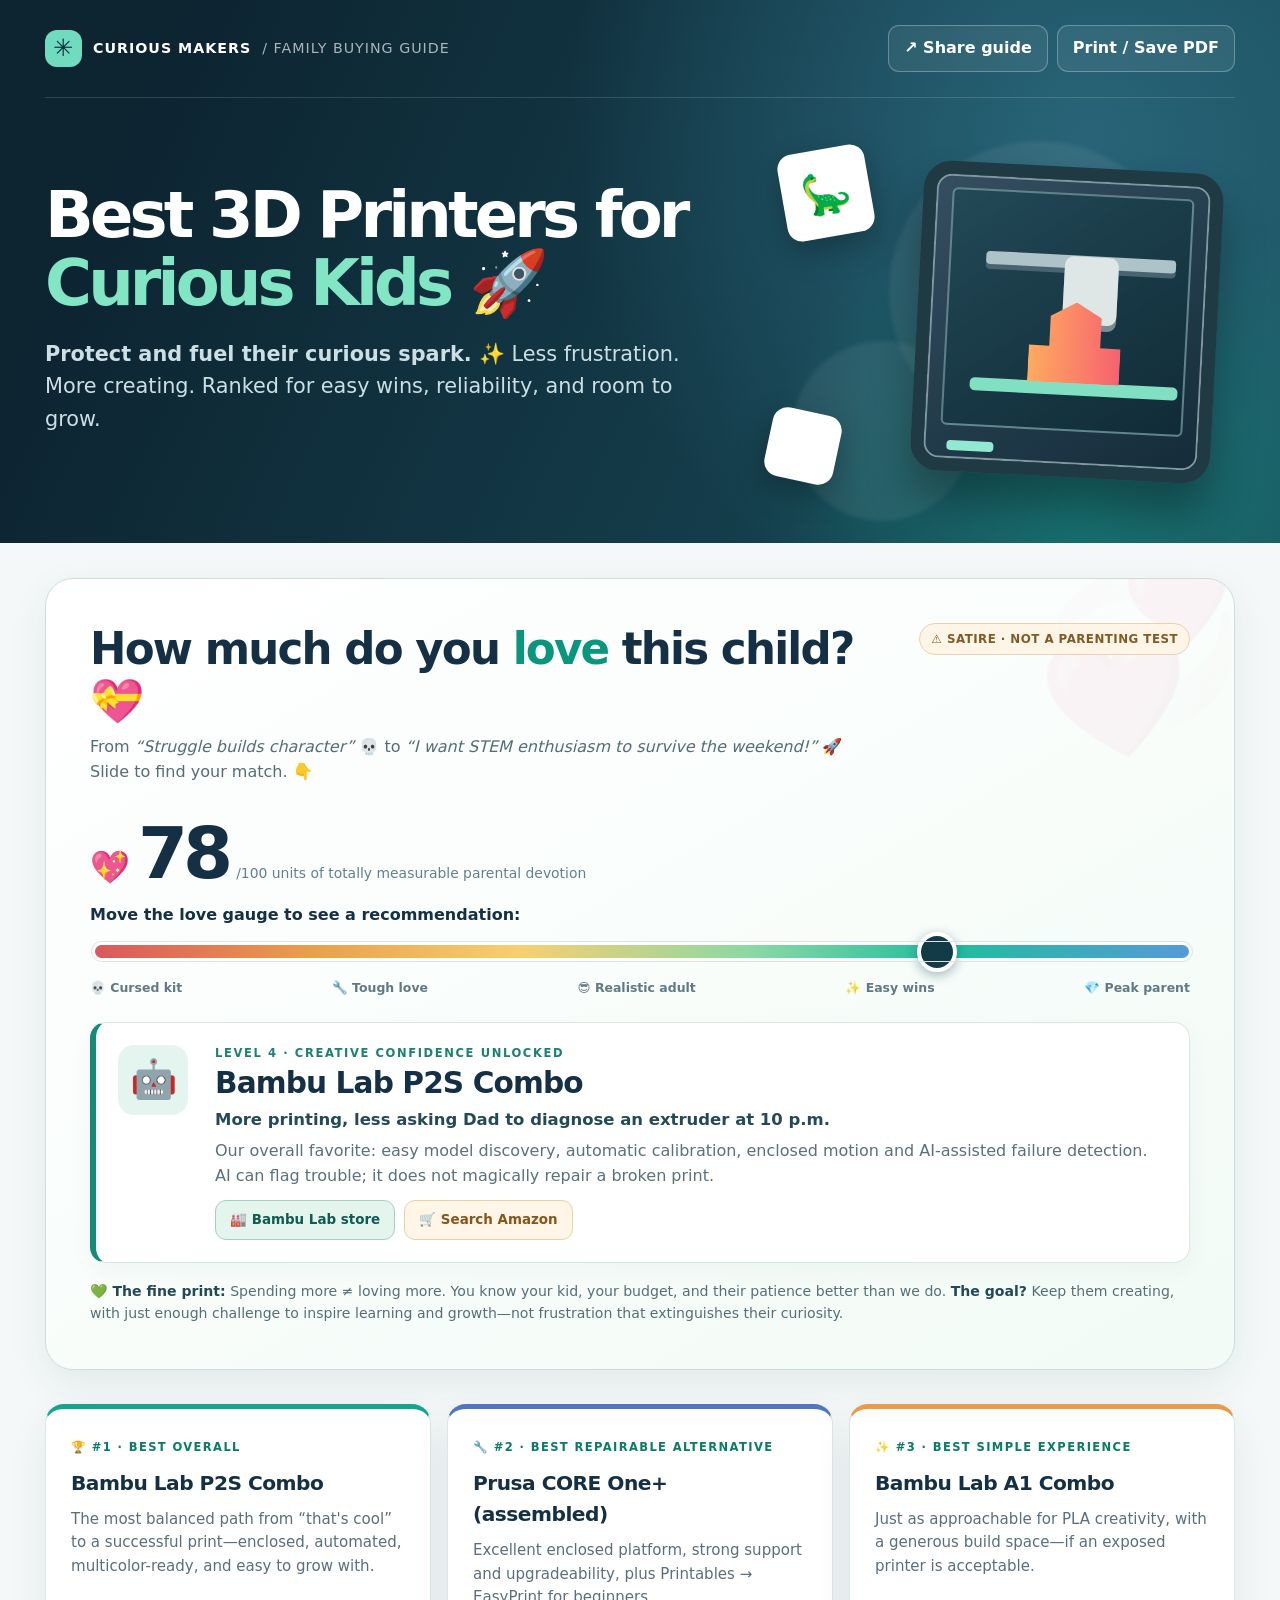
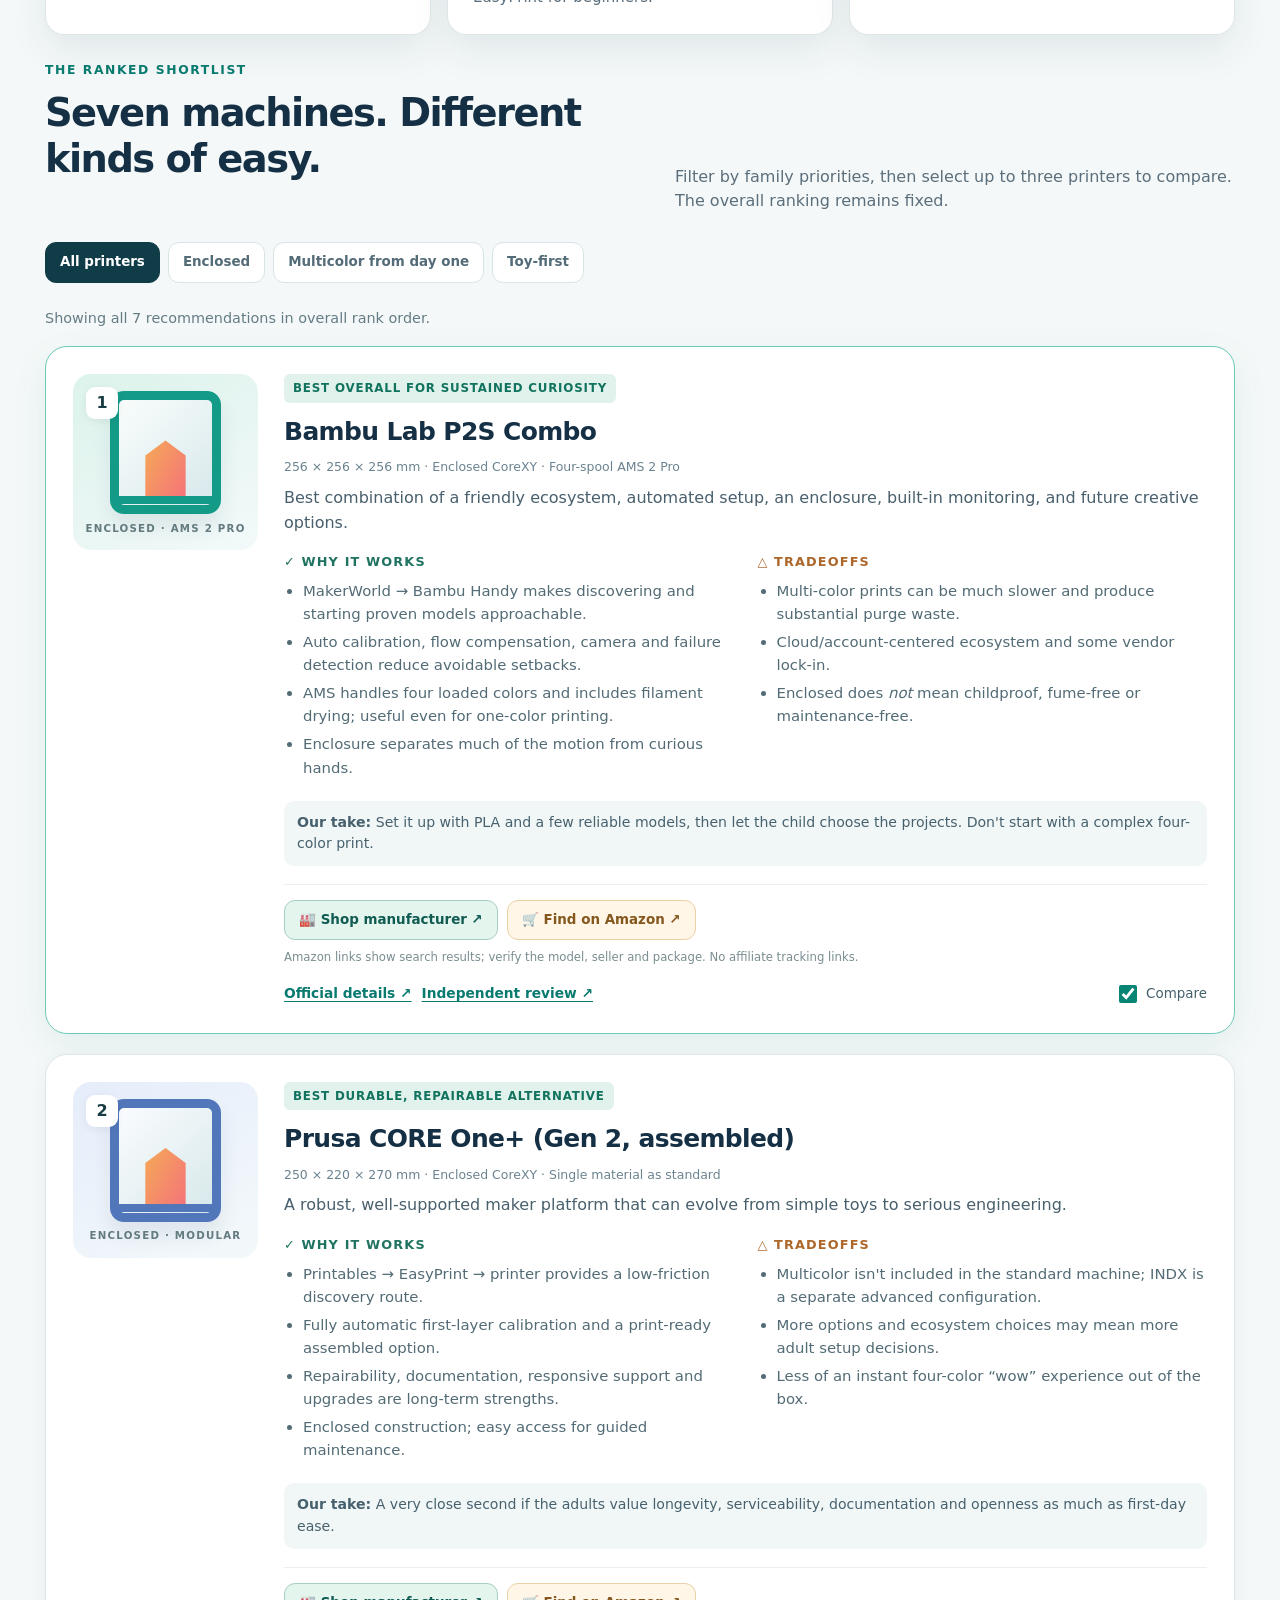
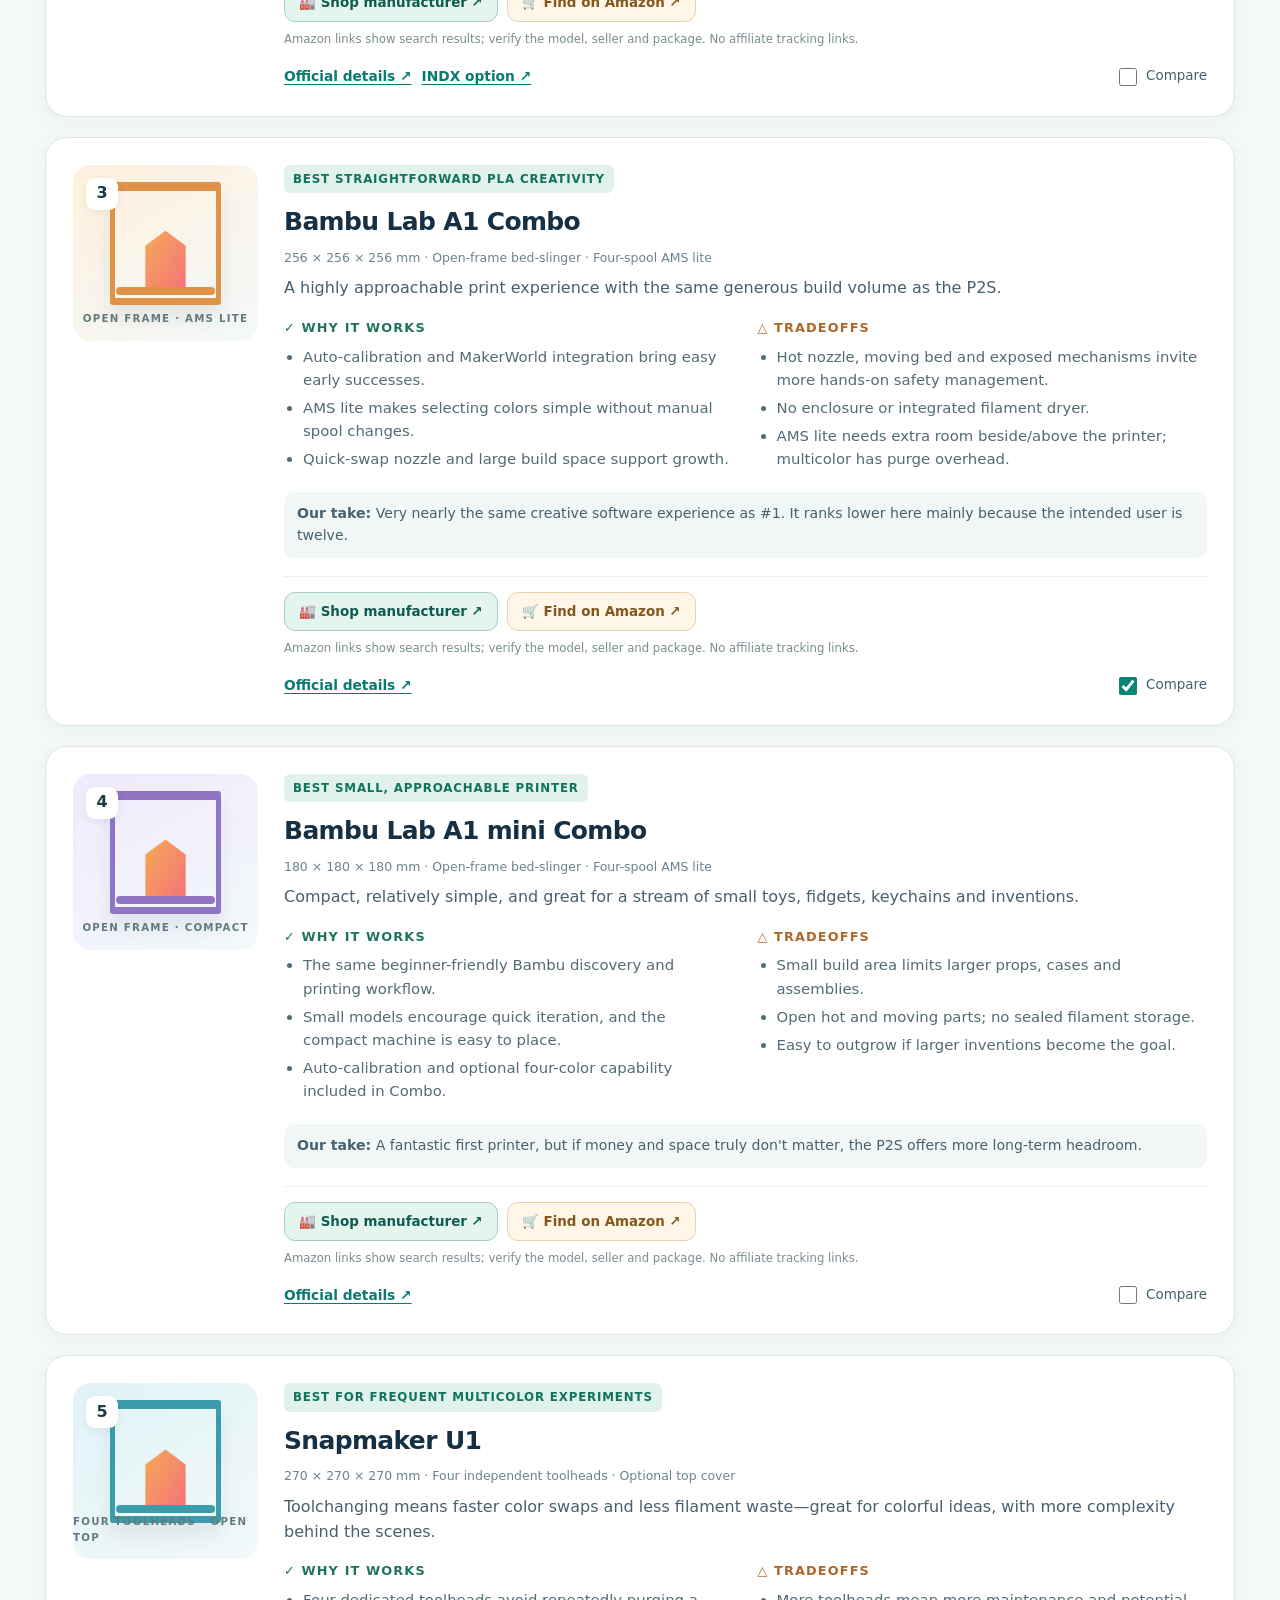
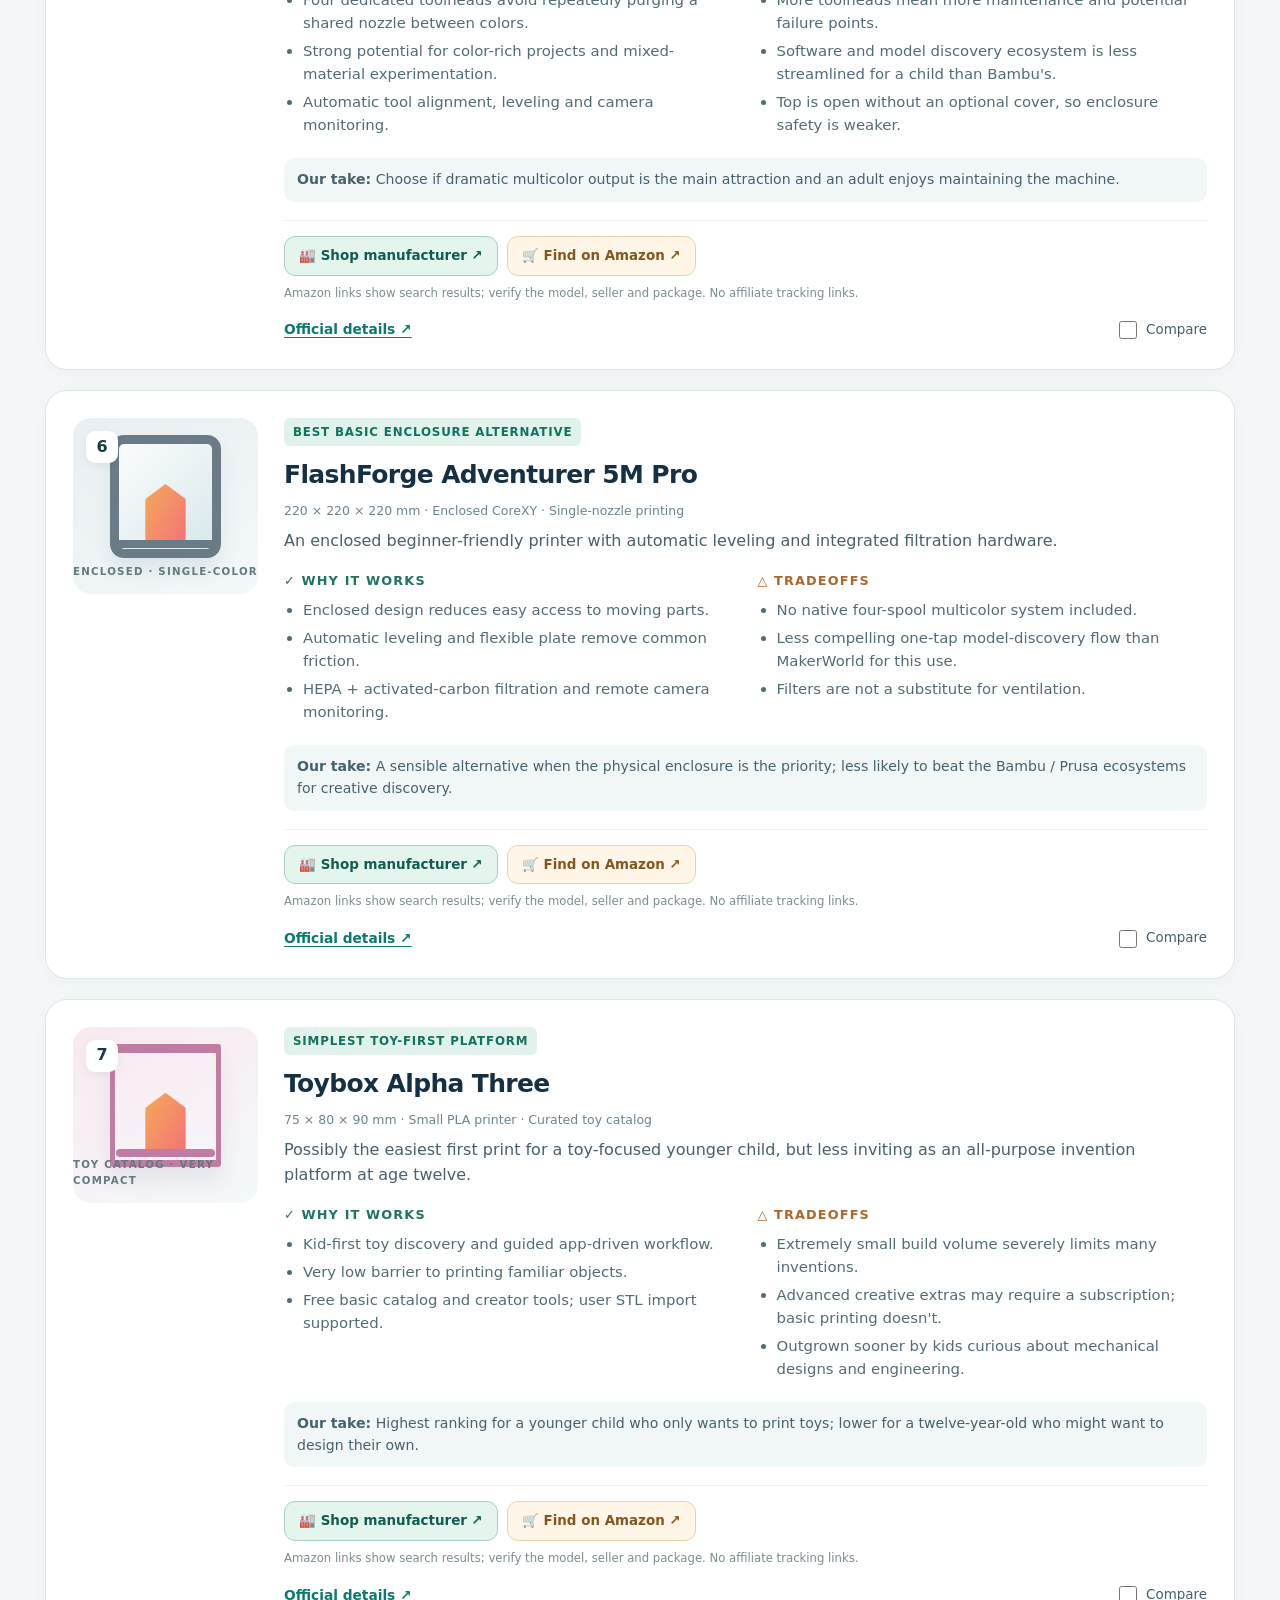
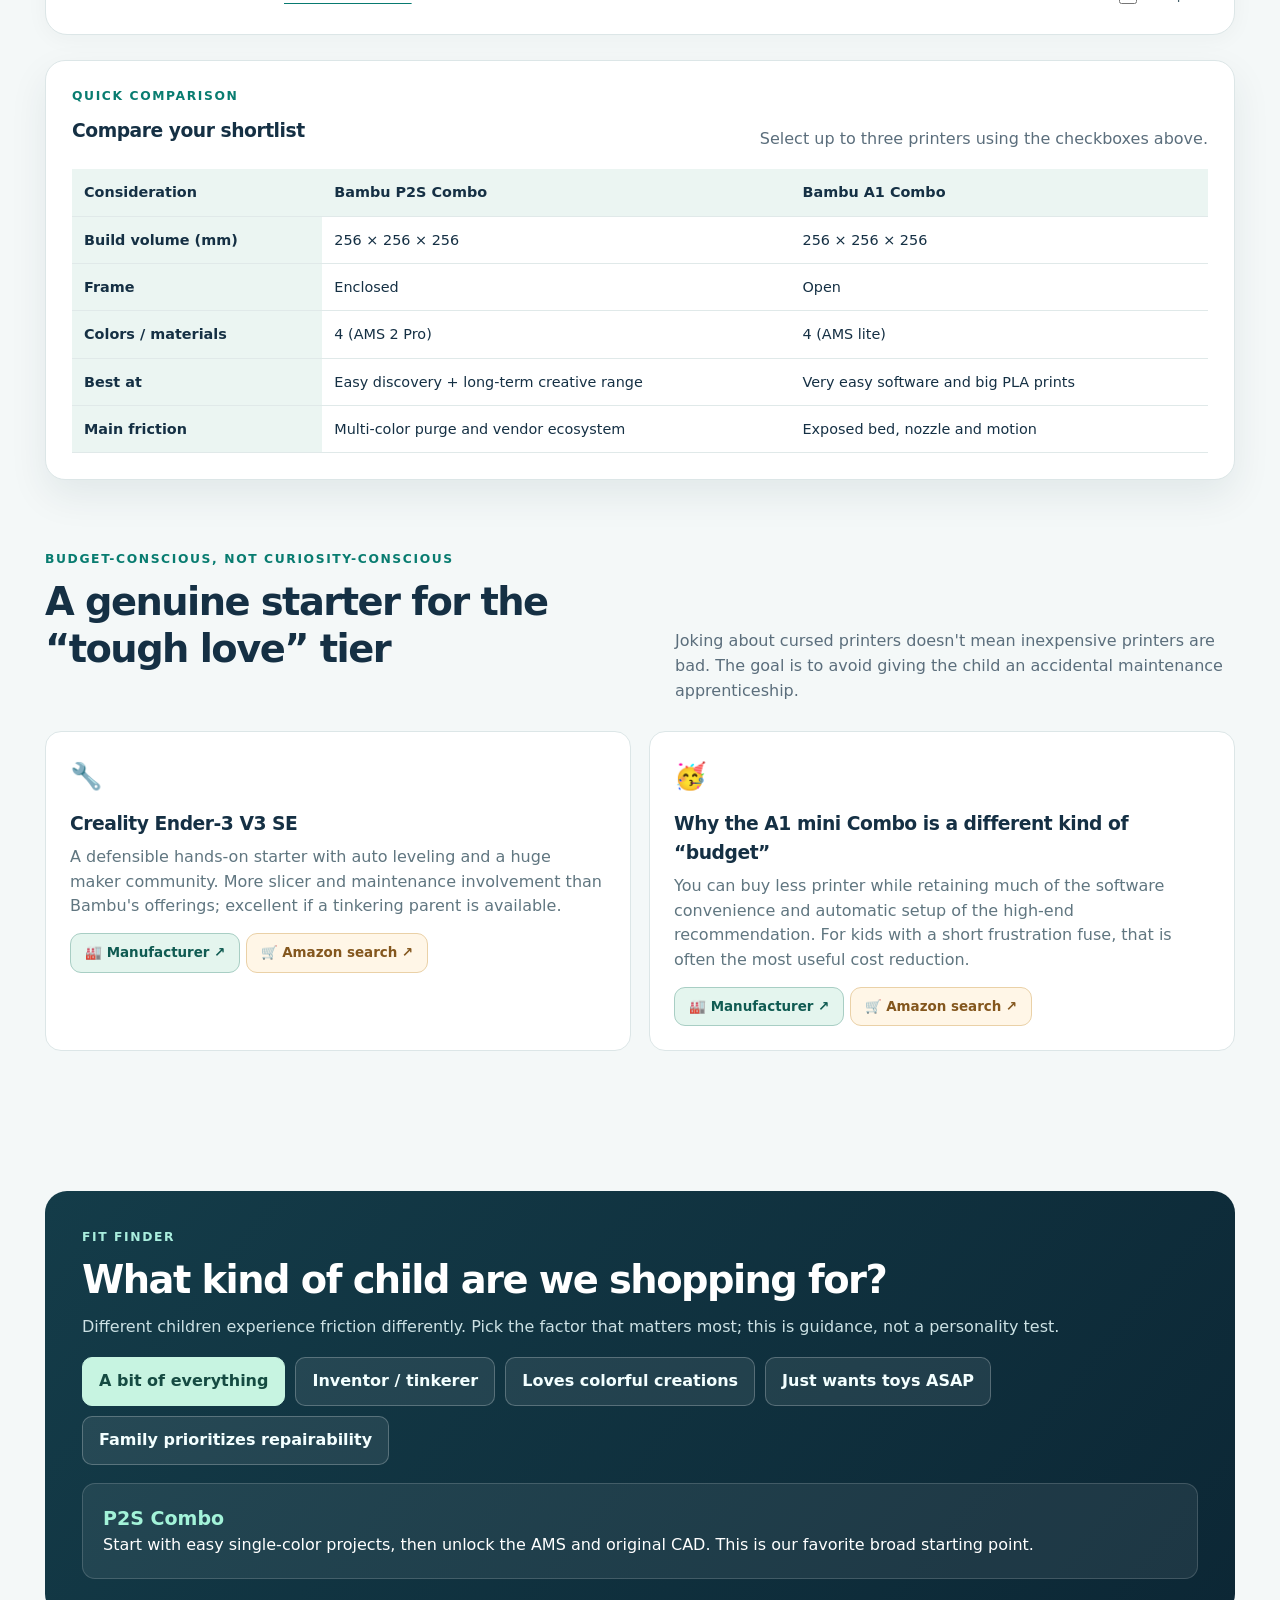
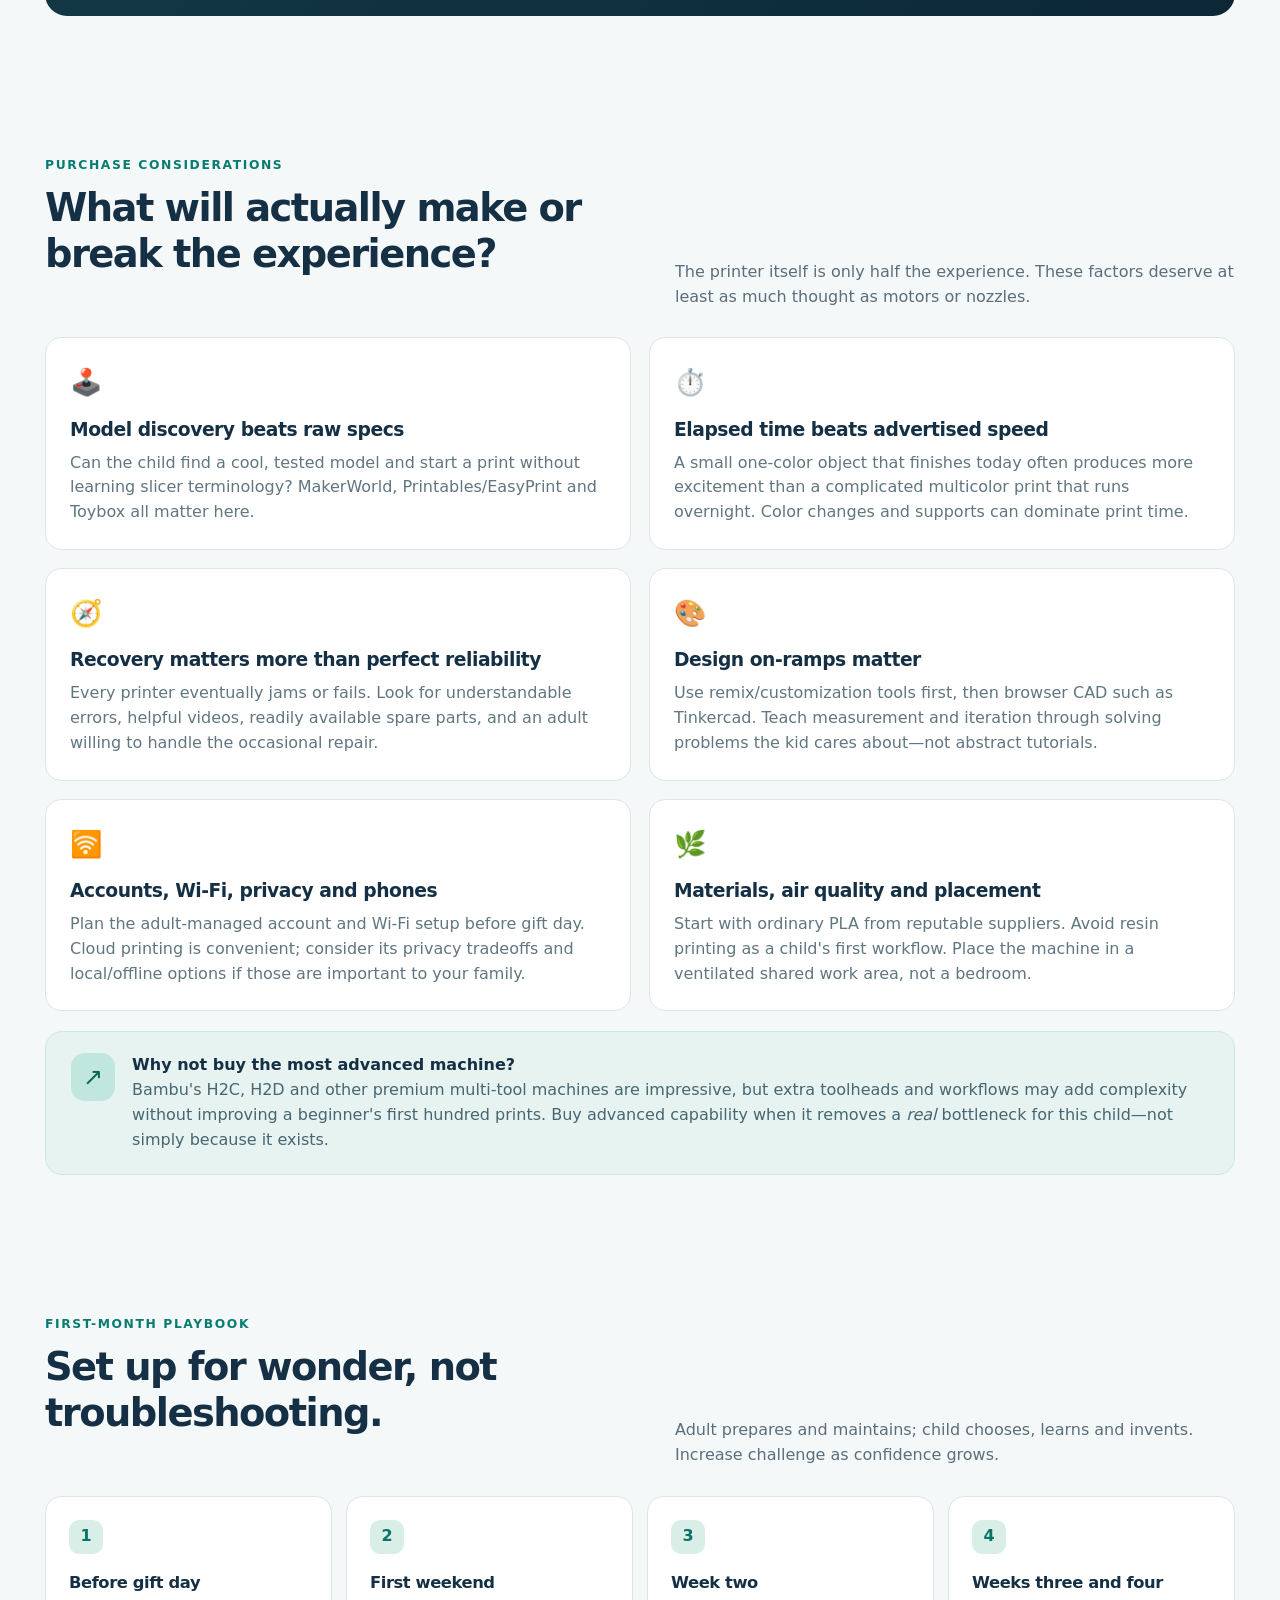
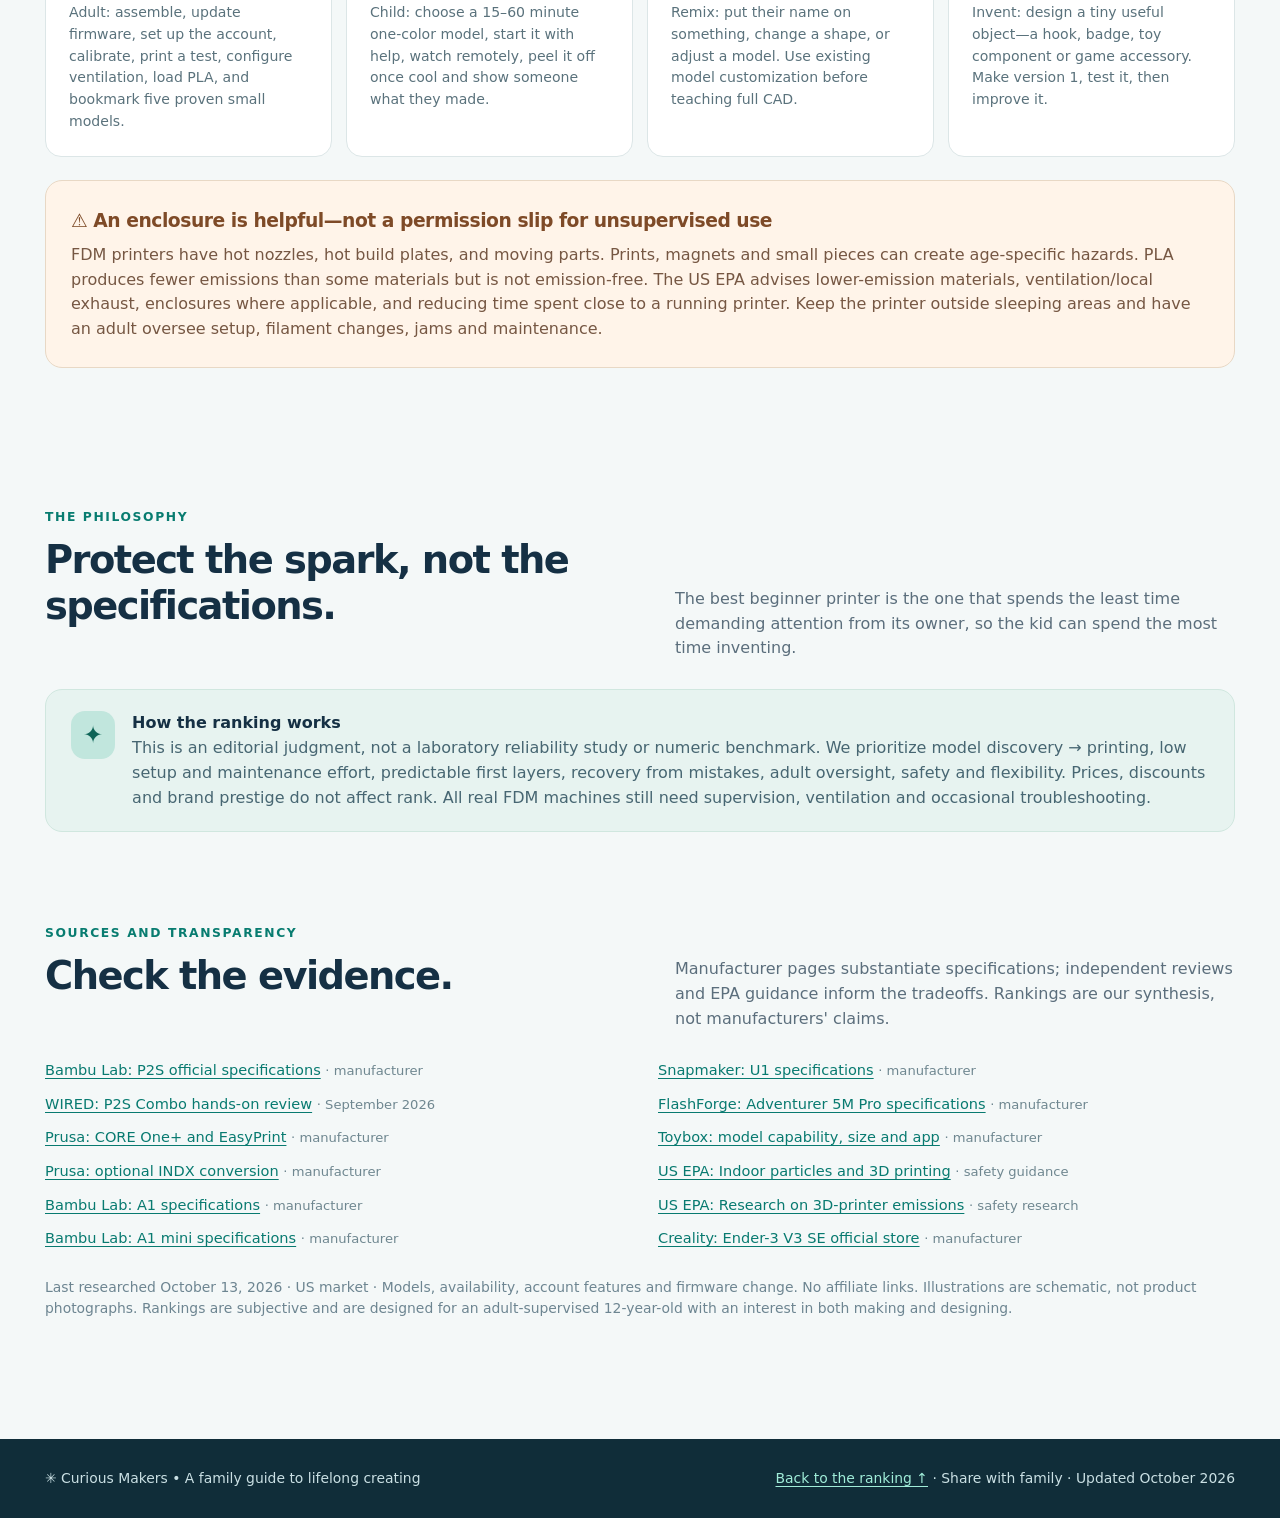
==== commit ca209eec: "Hide header bar on mobile and tablet; remove love slider eyebrow" ====
--- a/guides/3d-printers-for-curious-kids/index.html
+++ b/guides/3d-printers-for-curious-kids/index.html
@@ -9,7 +9,7 @@
 <style>
 :root{--ink:#153044;--muted:#5b6e7c;--bg:#f4f8f8;--line:#dce6e7;--green:#087c66;--teal:#18b9aa;--orange:#f2a052;--blue:#436ac0;--shadow:0 16px 38px rgba(16,51,63,.08)}
 *{box-sizing:border-box}html{scroll-behavior:smooth}body{margin:0;background:var(--bg);color:var(--ink);font:16px/1.55 system-ui,-apple-system,BlinkMacSystemFont,"Segoe UI",sans-serif}a{color:#087a70;text-underline-offset:3px}a:hover{color:#044e49}button,input{font:inherit}button{cursor:pointer}button:focus-visible,a:focus-visible,input:focus-visible{outline:3px solid #ebaa58;outline-offset:3px}h1,h2,h3,h4,p{margin-top:0}h1{font-size:clamp(2.35rem,5vw,4.65rem);letter-spacing:-.06em;line-height:1.07;margin-bottom:20px;max-width:980px}h2{font-size:clamp(1.75rem,3vw,2.45rem);letter-spacing:-.04em;line-height:1.2}h3{letter-spacing:-.025em}.wrap{width:min(1190px,calc(100% - 44px));margin:auto}.hero{background:radial-gradient(circle at 85% 25%,#286478 0,transparent 45%),linear-gradient(115deg,#0d2431 12%,#143b49 60%,#17535b);color:#fff;position:relative;overflow:hidden}.hero:after{content:"";position:absolute;right:-10%;bottom:-280px;width:650px;height:650px;background:radial-gradient(circle,#12b79b50,transparent 70%);pointer-events:none}.topbar{display:flex;justify-content:space-between;align-items:center;gap:14px;padding:25px 0;border-bottom:1px solid #ffffff25;position:relative;z-index:2}.brand{display:flex;align-items:center;gap:11px;font-size:.89rem;font-weight:800;letter-spacing:.07em;text-transform:uppercase}.brandmark{display:grid;place-items:center;background:#70dbbf;color:#093342;width:37px;height:37px;border-radius:12px;font-size:24px}.head-actions{display:flex;gap:9px;flex-wrap:wrap}.ghost,.primary,.secondary,.tab,.compare-button{border-radius:11px;border:1px solid transparent;padding:10px 15px;font-weight:750}.ghost{border-color:#ffffff48;background:#ffffff12;color:white}.ghost:hover{background:#ffffff24}.primary{background:#0d917a;color:white}.primary:hover{background:#0a735f}.secondary{background:#edf7f5;color:#0e7669;border-color:#b8e0d8}.secondary:hover{background:#d9f1eb}.hero-inner{display:grid;grid-template-columns:1.2fr .8fr;align-items:center;gap:48px;padding:43px 0 47px;position:relative;z-index:1}.eyebrow{font-weight:850;text-transform:uppercase;letter-spacing:.16em;font-size:.77rem;color:#80e4d0;margin-bottom:20px}.hero h1 em{font-style:normal;color:#82e6c5}.lede{font-size:clamp(1.05rem,1.8vw,1.3rem);color:#cbdfe5;max-width:730px;line-height:1.56}.hero-badges{display:flex;gap:9px;flex-wrap:wrap;margin-top:28px}.hero-badges span{display:inline-flex;align-items:center;border:1px solid #ffffff32;border-radius:100px;padding:7px 12px;color:#daebed;background:#ffffff0b;font-size:.83rem}.hero-art{position:relative;min-height:355px;isolation:isolate}.orb{position:absolute;border-radius:50%;background:#ffffff12;filter:blur(2px)}.orb.a{width:300px;height:300px;right:10%;top:0}.orb.b{width:180px;height:180px;bottom:-7%;left:3%}.device{position:absolute;top:26px;right:18px;width:300px;height:310px;border:13px solid #203a43;border-radius:28px;background:linear-gradient(145deg,#354f61,#142c3a);box-shadow:0 30px 45px #0005,inset 0 0 0 2px #8297a0;transform:rotate(3deg)}.device::before{content:"";position:absolute;inset:13px 16px 33px;border:2px solid #b5e1e273;border-radius:6px;background:linear-gradient(145deg,#1b4854aa,#102b37cc)}.device::after{content:"";position:absolute;bottom:8px;left:23px;background:#91e9d0;width:47px;height:10px;border-radius:4px}.rail{position:absolute;top:75px;left:53px;width:190px;height:13px;background:#aec3c7;border-radius:4px;box-shadow:0 5px 0 #486470}.head{position:absolute;left:132px;top:76px;width:54px;height:68px;border-radius:9px;background:#dfe7e6;box-shadow:0 6px 0 #788b93;z-index:2}.head::after{content:"";position:absolute;bottom:-13px;left:17px;border-left:11px solid transparent;border-right:11px solid transparent;border-top:16px solid #f2a451}.plate{position:absolute;bottom:69px;left:43px;width:208px;height:13px;border-radius:5px;background:#81dfc2;z-index:2}.model{position:absolute;left:95px;bottom:81px;width:102px;height:81px;clip-path:polygon(5% 100%,5% 55%,25% 55%,25% 18%,50% 0,75% 18%,75% 55%,95% 55%,95% 100%);background:linear-gradient(90deg,#ffaf5f,#f65d70);z-index:3}.sticker{position:absolute;display:grid;place-items:center;background:#fff;border-radius:15px;box-shadow:0 12px 30px #0004;transform:rotate(-10deg);font-size:40px;width:88px;height:88px}.sticker.star{top:8px;left:4px}.sticker.bolt{bottom:15px;left:-10px;transform:rotate(12deg);width:70px;height:70px;font-size:31px}.section{padding:70px 0}.section-head{display:flex;align-items:end;justify-content:space-between;gap:20px;margin-bottom:28px}.section-head p{max-width:560px;color:var(--muted);margin:0}.kicker{text-transform:uppercase;color:#087c70;font-weight:850;letter-spacing:.13em;font-size:.77rem;margin-bottom:10px}.top-picks{display:grid;grid-template-columns:repeat(3,1fr);gap:16px;margin-top:0;margin-bottom:10px;position:relative;z-index:3}.pick{background:white;border:1px solid var(--line);box-shadow:var(--shadow);border-radius:19px;padding:25px}.pick:first-child{border-top:5px solid #13a58e}.pick:nth-child(2){border-top:5px solid #5075c2}.pick:nth-child(3){border-top:5px solid #eb9a49}.pick .small{font-size:.72rem;font-weight:850;letter-spacing:.12em;text-transform:uppercase;color:var(--green)}.pick h3{font-size:1.26rem;margin:9px 0}.pick p{color:var(--muted);margin:0;font-size:.94rem}.method{background:#e7f3f0;border:1px solid #d0e7df;border-radius:17px;padding:21px 25px;display:flex;gap:17px;align-items:start;margin-top:24px}.method-icon{background:#c1e6dd;color:#0e6457;font-size:24px;line-height:1;padding:12px;border-radius:14px}.method p{margin:0;color:#476672}.controls{display:flex;flex-wrap:wrap;gap:8px;margin:0 0 24px}.tab{background:white;color:#536c78;border-color:#d8e4e5;font-size:.84rem;padding:9px 14px}.tab.active{background:#103c47;color:white;border-color:#103c47}.results-note{color:#647c85;font-size:.9rem;margin:0 0 17px}.cards{display:grid;gap:20px}.printer{display:grid;grid-template-columns:185px 1fr;gap:26px;align-items:start;background:#fff;border:1px solid #dce6e7;border-radius:22px;padding:27px;box-shadow:0 4px 22px rgba(16,51,63,.04)}.printer:first-child{border-color:#6dcaba;box-shadow:0 12px 35px #08866c14}.visual{min-height:176px;border-radius:18px;display:flex;align-items:center;justify-content:center;flex-direction:column;gap:8px;background:linear-gradient(150deg,var(--pale),#f3f9fa);position:relative;overflow:hidden}.visual:before{content:"";position:absolute;inset:17px 37px 36px;border:9px solid var(--accent);border-radius:14px;background:linear-gradient(135deg,#ffffffca,#d7e8eb);box-shadow:0 13px 20px #253e4d16}.visual.open:before{border-left:5px solid var(--accent);border-right:5px solid var(--accent);border-top:9px solid var(--accent);border-bottom:7px solid var(--accent);border-radius:3px;background:transparent}.visual .print-object{position:absolute;width:48px;height:60px;bottom:50px;left:50%;transform:translateX(-50%);background:linear-gradient(120deg,#f5ac55,#f46f7c);clip-path:polygon(50% 0,92% 25%,92% 100%,8% 100%,8% 25%)}.visual .print-bed{position:absolute;left:23%;right:23%;height:8px;background:var(--accent);bottom:46px;border-radius:8px}.visual .minilabel{position:absolute;bottom:14px;font-size:.64rem;font-weight:850;text-transform:uppercase;letter-spacing:.12em;color:#637a7e}.rank{position:absolute;left:13px;top:13px;font-size:1rem;font-weight:900;color:#183b44;background:white;width:32px;height:32px;display:grid;place-items:center;border-radius:9px;box-shadow:0 2px 9px #102b3712}.printer-head{display:flex;align-items:start;justify-content:space-between;gap:16px;flex-wrap:wrap}.printer h3{font-size:1.56rem;margin:0 0 6px}.label{display:inline-block;font-size:.74rem;font-weight:850;text-transform:uppercase;letter-spacing:.07em;padding:5px 9px;background:#e1f2ec;color:#11735e;border-radius:6px;margin-bottom:10px}.one-line{color:#485f6c;font-size:1rem;margin:9px 0 17px}.procon{display:grid;grid-template-columns:1fr 1fr;gap:24px}.procon h4{font-size:.8rem;text-transform:uppercase;letter-spacing:.09em;color:#207361;margin:0 0 8px}.procon .cons-title{color:#ad672b}.procon ul{margin:0;padding-left:19px;color:#526b75;font-size:.93rem}.procon li{margin:5px 0}.micro{margin:16px 0 0;background:#f1f6f7;border-radius:10px;padding:11px 13px;color:#46616d;font-size:.88rem}.tools{display:flex;gap:10px;flex-wrap:wrap;margin-top:17px;align-items:center}.textlink{font-size:.86rem;font-weight:700}.compare-check{font-size:.84rem;color:#44606b;display:flex;align-items:center;gap:6px;margin-left:auto}.compare-check input{accent-color:#088575;width:18px;height:18px}.specs{font-size:.78rem;color:#6b8390;margin:0}.compare-panel{margin-top:25px;background:#fff;border:1px solid var(--line);border-radius:20px;padding:26px;box-shadow:var(--shadow)}.compare-panel h3{margin-bottom:6px}.scroll-table{overflow:auto}.compare-table{border-collapse:collapse;width:100%;min-width:620px;font-size:.9rem;margin-top:18px}.compare-table th,.compare-table td{text-align:left;padding:12px;border-bottom:1px solid #e0e9e9;vertical-align:top}.compare-table th{background:#ebf5f2}.compare-empty{color:var(--muted);font-size:.92rem}.feature-grid{display:grid;grid-template-columns:repeat(2,1fr);gap:18px}.feature{background:white;border:1px solid var(--line);padding:24px;border-radius:16px}.feature .symbol{font-size:26px}.feature h3{margin:12px 0 7px}.feature p{color:#607680;margin:0}.quiz{background:linear-gradient(130deg,#143c49,#0c2735);padding:37px;border-radius:22px;color:white}.quiz h2{margin:0 0 11px}.quiz p{color:#cce1e4}.quiz-buttons{display:flex;flex-wrap:wrap;gap:10px;margin:18px 0}.quiz-buttons button{border:1px solid #ffffff3d;background:#ffffff15;color:#f3ffff;padding:11px 16px;border-radius:10px;font-weight:700}.quiz-buttons button.chosen{background:#c7f4e1;color:#154b42;border-color:#c7f4e1}.quiz-answer{background:#ffffff12;border:1px solid #ffffff28;border-radius:13px;padding:20px;margin-top:15px;color:white}.quiz-answer strong{color:#a3f3d9;font-size:1.19rem}.steps{display:grid;grid-template-columns:repeat(4,1fr);gap:14px}.step{background:white;padding:23px;border:1px solid var(--line);border-radius:16px}.step .n{display:grid;place-items:center;background:#d8eee7;color:#087466;width:34px;height:34px;border-radius:10px;font-weight:900;margin-bottom:16px}.step h3{font-size:1.02rem;margin:0 0 7px}.step p{font-size:.88rem;color:#5a727c;margin:0}.safety{background:#fff4e9;border:1px solid #e8d8c5;padding:25px;border-radius:17px}.safety h3{margin:0 0 8px;color:#7e4a27}.safety p{margin:0;color:#765743}.sources{columns:2;column-gap:36px;list-style:none;padding:0}.sources li{break-inside:avoid;margin:0 0 11px;font-size:.91rem}.sources span{color:#6f8790;font-size:.82rem}.footer{background:#102d39;color:#cae0e4;padding:29px 0;margin-top:35px;font-size:.87rem}.footer a{color:#a0edd9}.footer-row{display:flex;justify-content:space-between;gap:16px;flex-wrap:wrap}.print-only{display:none}
-@media(max-width:900px){.hero-inner{grid-template-columns:1fr;padding:40px 0 45px}.hero-art{display:none}.top-picks{grid-template-columns:1fr}.printer{grid-template-columns:150px 1fr;gap:18px}.steps{grid-template-columns:repeat(2,1fr)}}@media(max-width:660px){.wrap{width:min(100% - 28px,1190px)}.head-actions .ghost:nth-child(1){display:none}.hero-inner{padding:35px 0 40px}.hero h1{font-size:2.5rem}.section{padding:49px 0}.top-picks{margin-top:0}.section-head{display:block}.section-head p{margin-top:9px}.printer{display:block;padding:20px}.visual{min-height:138px;margin-bottom:18px}.visual:before{inset:12px 26% 28px}.visual .print-bed{bottom:33px}.visual .print-object{bottom:37px;width:41px;height:48px}.visual .minilabel{bottom:8px}.procon{grid-template-columns:1fr;gap:16px}.feature-grid,.steps{grid-template-columns:1fr}.sources{columns:1}.quiz{padding:25px}.compare-check{margin-left:0}}
+@media(max-width:900px){.topbar{display:none}.hero-inner{grid-template-columns:1fr;padding:40px 0 45px}.hero-art{display:none}.top-picks{grid-template-columns:1fr}.printer{grid-template-columns:150px 1fr;gap:18px}.steps{grid-template-columns:repeat(2,1fr)}}@media(max-width:660px){.wrap{width:min(100% - 28px,1190px)}.head-actions .ghost:nth-child(1){display:none}.hero-inner{padding:35px 0 40px}.hero h1{font-size:2.5rem}.section{padding:49px 0}.top-picks{margin-top:0}.section-head{display:block}.section-head p{margin-top:9px}.printer{display:block;padding:20px}.visual{min-height:138px;margin-bottom:18px}.visual:before{inset:12px 26% 28px}.visual .print-bed{bottom:33px}.visual .print-object{bottom:37px;width:41px;height:48px}.visual .minilabel{bottom:8px}.procon{grid-template-columns:1fr;gap:16px}.feature-grid,.steps{grid-template-columns:1fr}.sources{columns:1}.quiz{padding:25px}.compare-check{margin-left:0}}
 @media print{body{background:white;color:black;font-size:11pt}.hero{background:white;color:black;padding:0}.hero h1 em,.eyebrow{color:black}.hero-inner{padding:12px 0}.lede{color:#333}.topbar,.head-actions,.hero-badges,.hero-art,.controls,.compare-panel,.quiz,.tools,.footer{display:none!important}.top-picks{margin-top:0;grid-template-columns:repeat(3,1fr)}.pick,.printer,.feature,.step{break-inside:avoid;box-shadow:none}.printer{grid-template-columns:110px 1fr;gap:15px;padding:14px}.visual{min-height:120px}.section{padding:23px 0}.wrap{width:100%}.feature-grid{grid-template-columns:repeat(2,1fr)}.steps{grid-template-columns:repeat(4,1fr)}.print-only{display:block}}
 
 /* Playful family-first love gauge */
@@ -64,7 +64,7 @@
   <section class="wrap love-section" id="love-meter">
     <div class="love-stage">
       <div class="love-heading">
-        <div><div class="kicker">The extremely scientific™ parent-o-meter</div>
+        <div>
           <h2>How much do you <span style="color:#0a957d">love</span> this child? 💝</h2>
           <p>From <em>“Struggle builds character”</em> 💀 to <em>“I want STEM enthusiasm to survive the weekend!”</em> 🚀 Slide to find your match. 👇</p>
         </div>
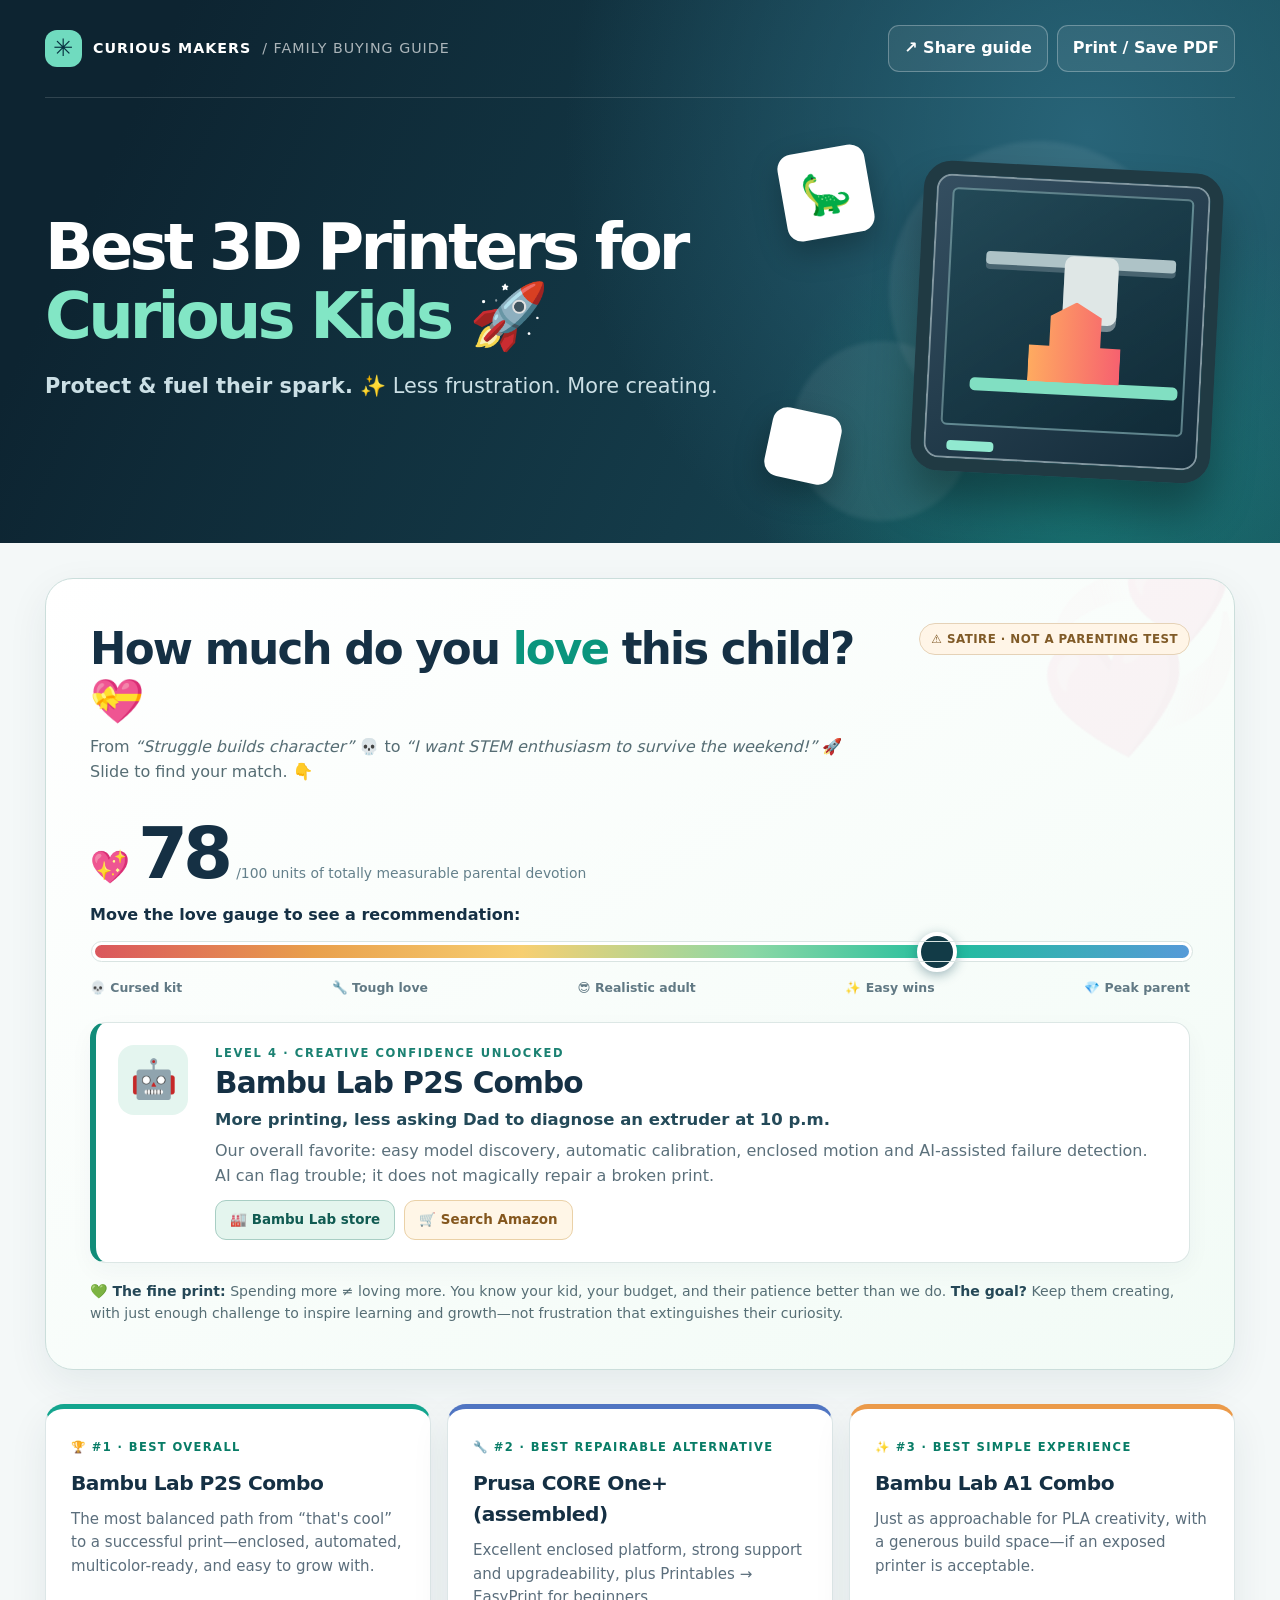
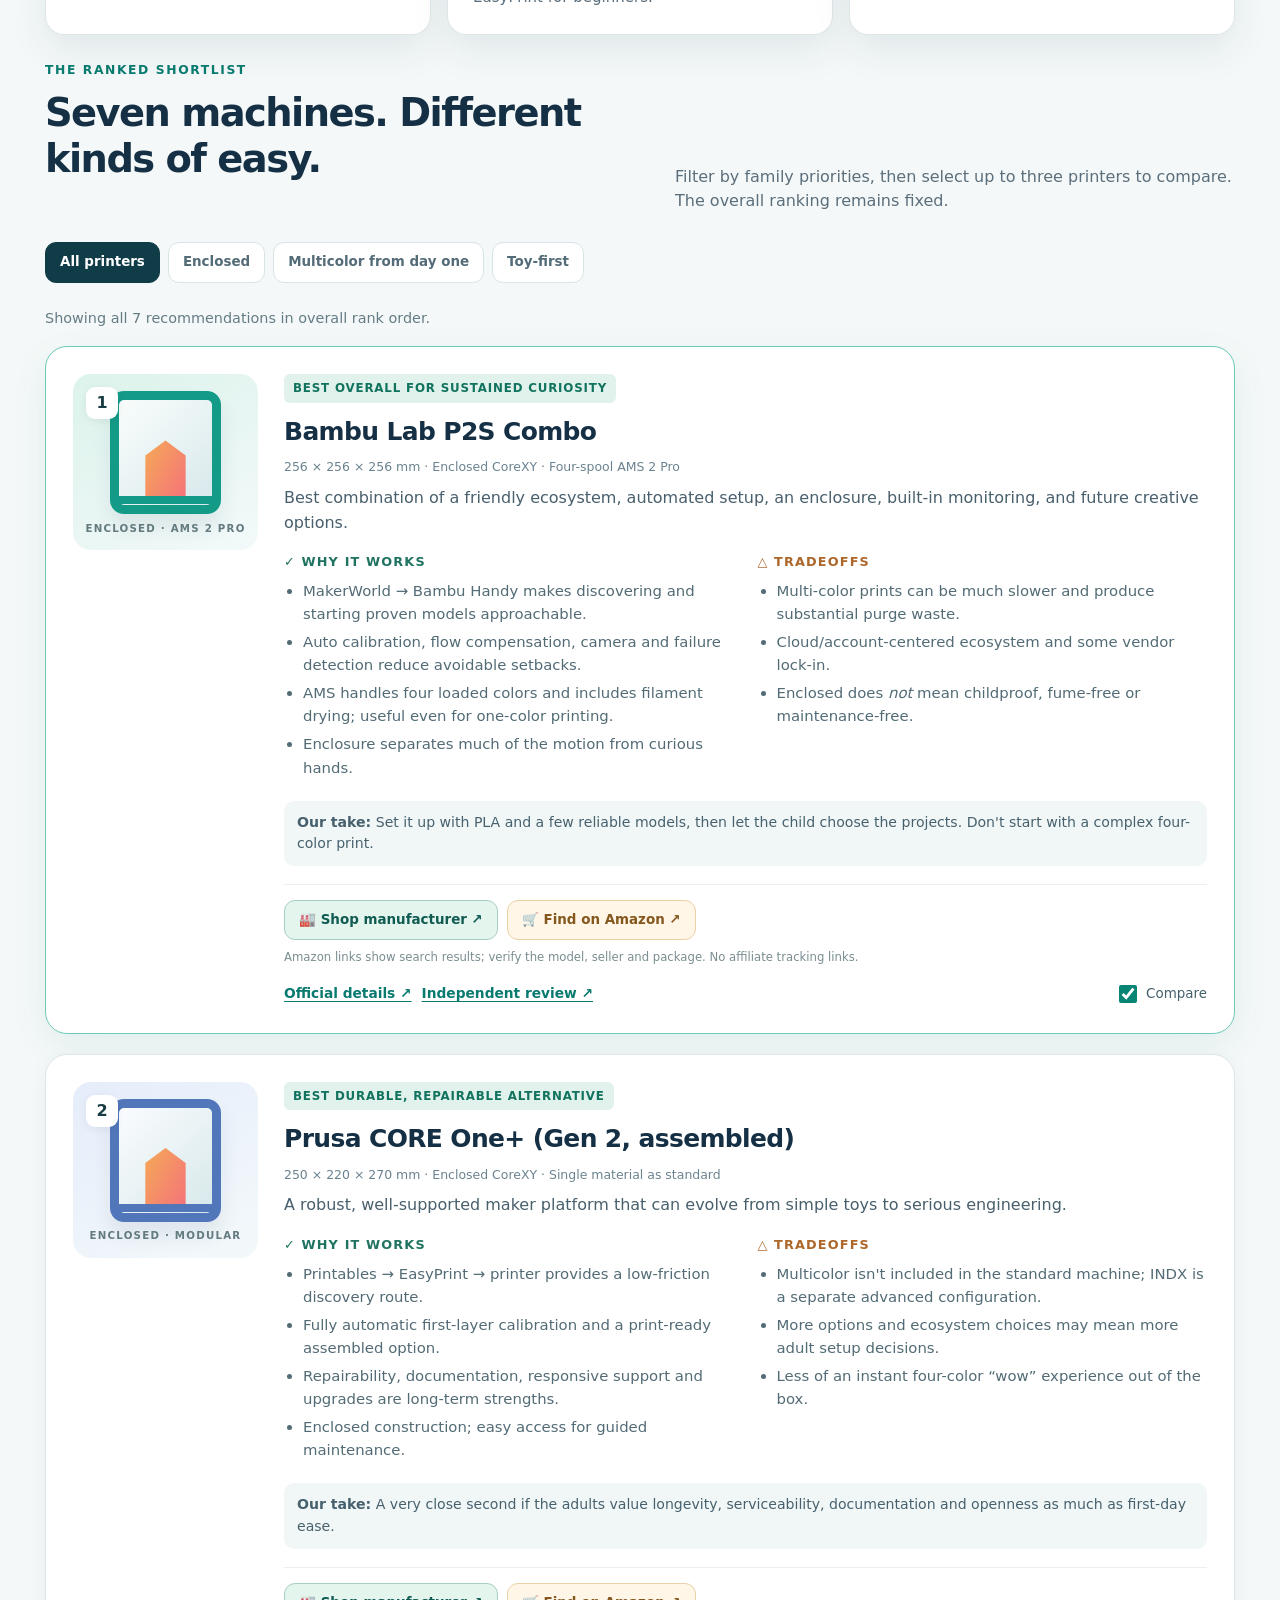
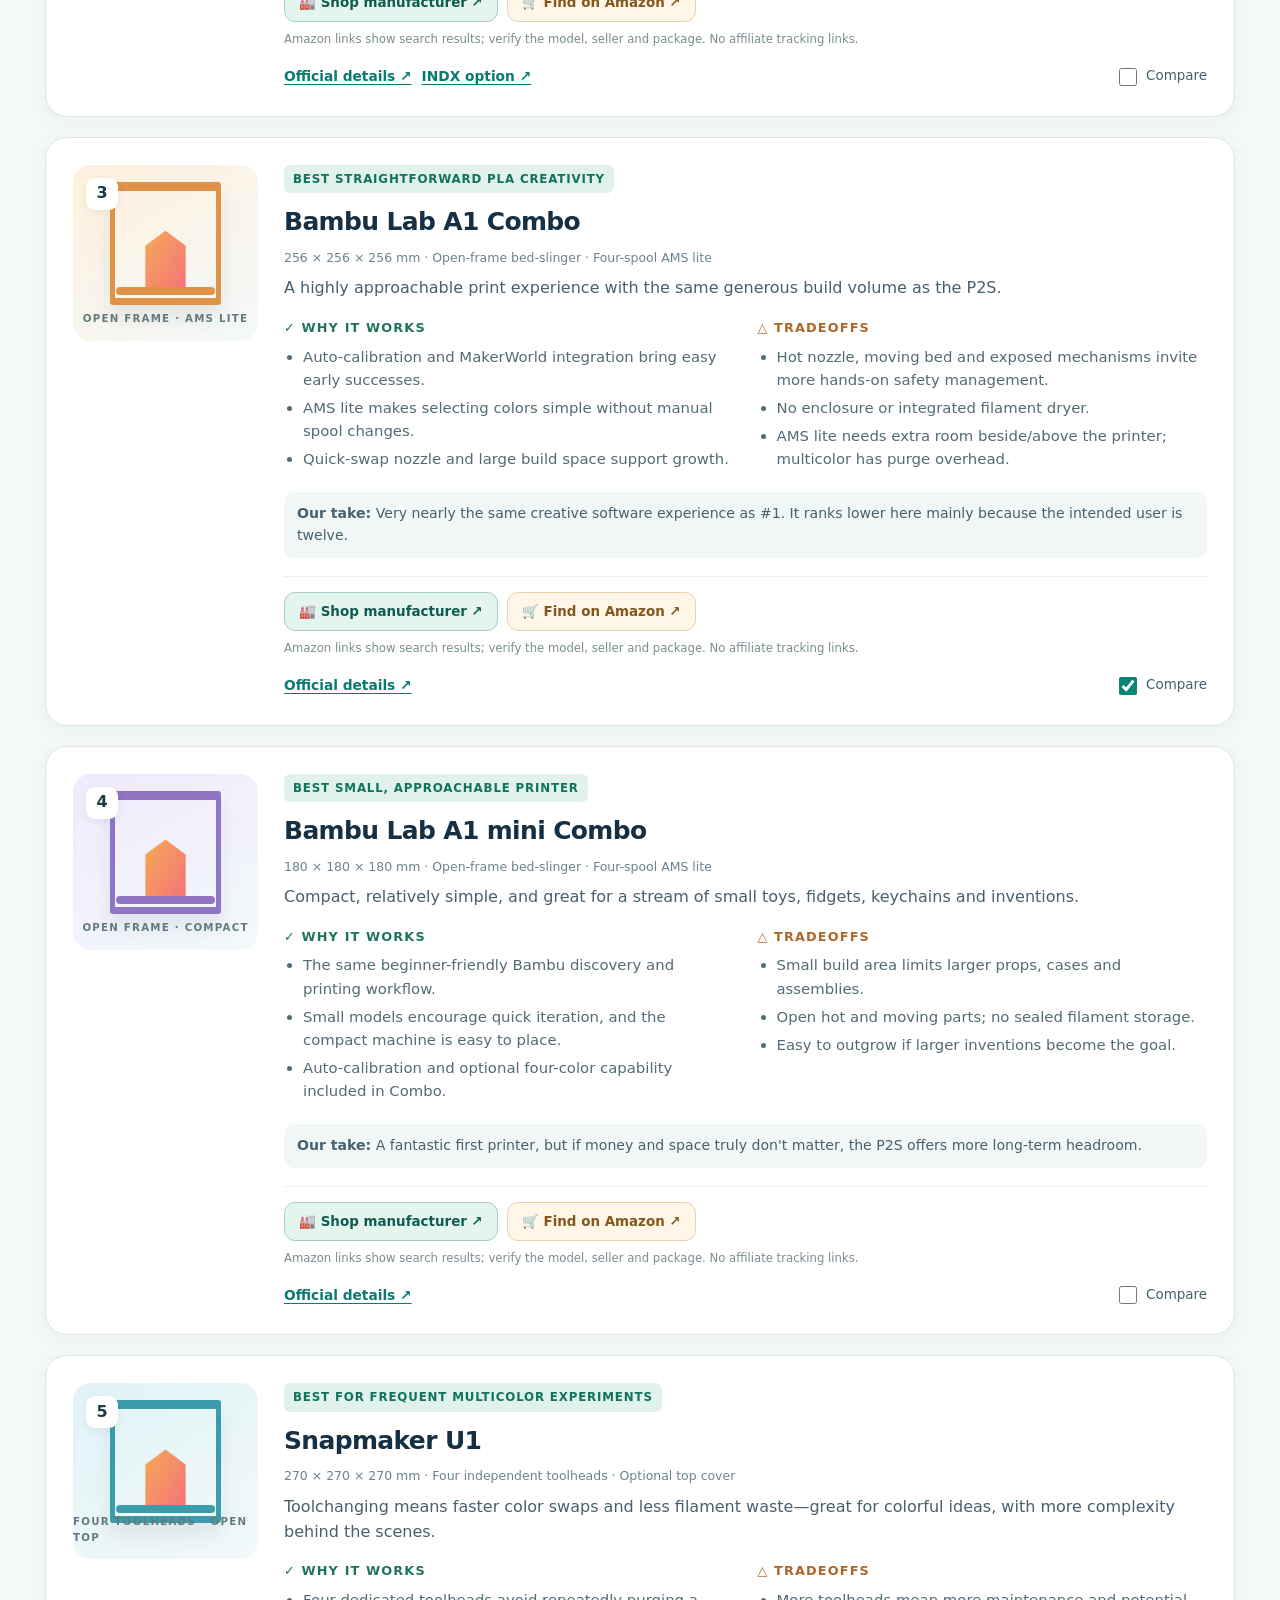
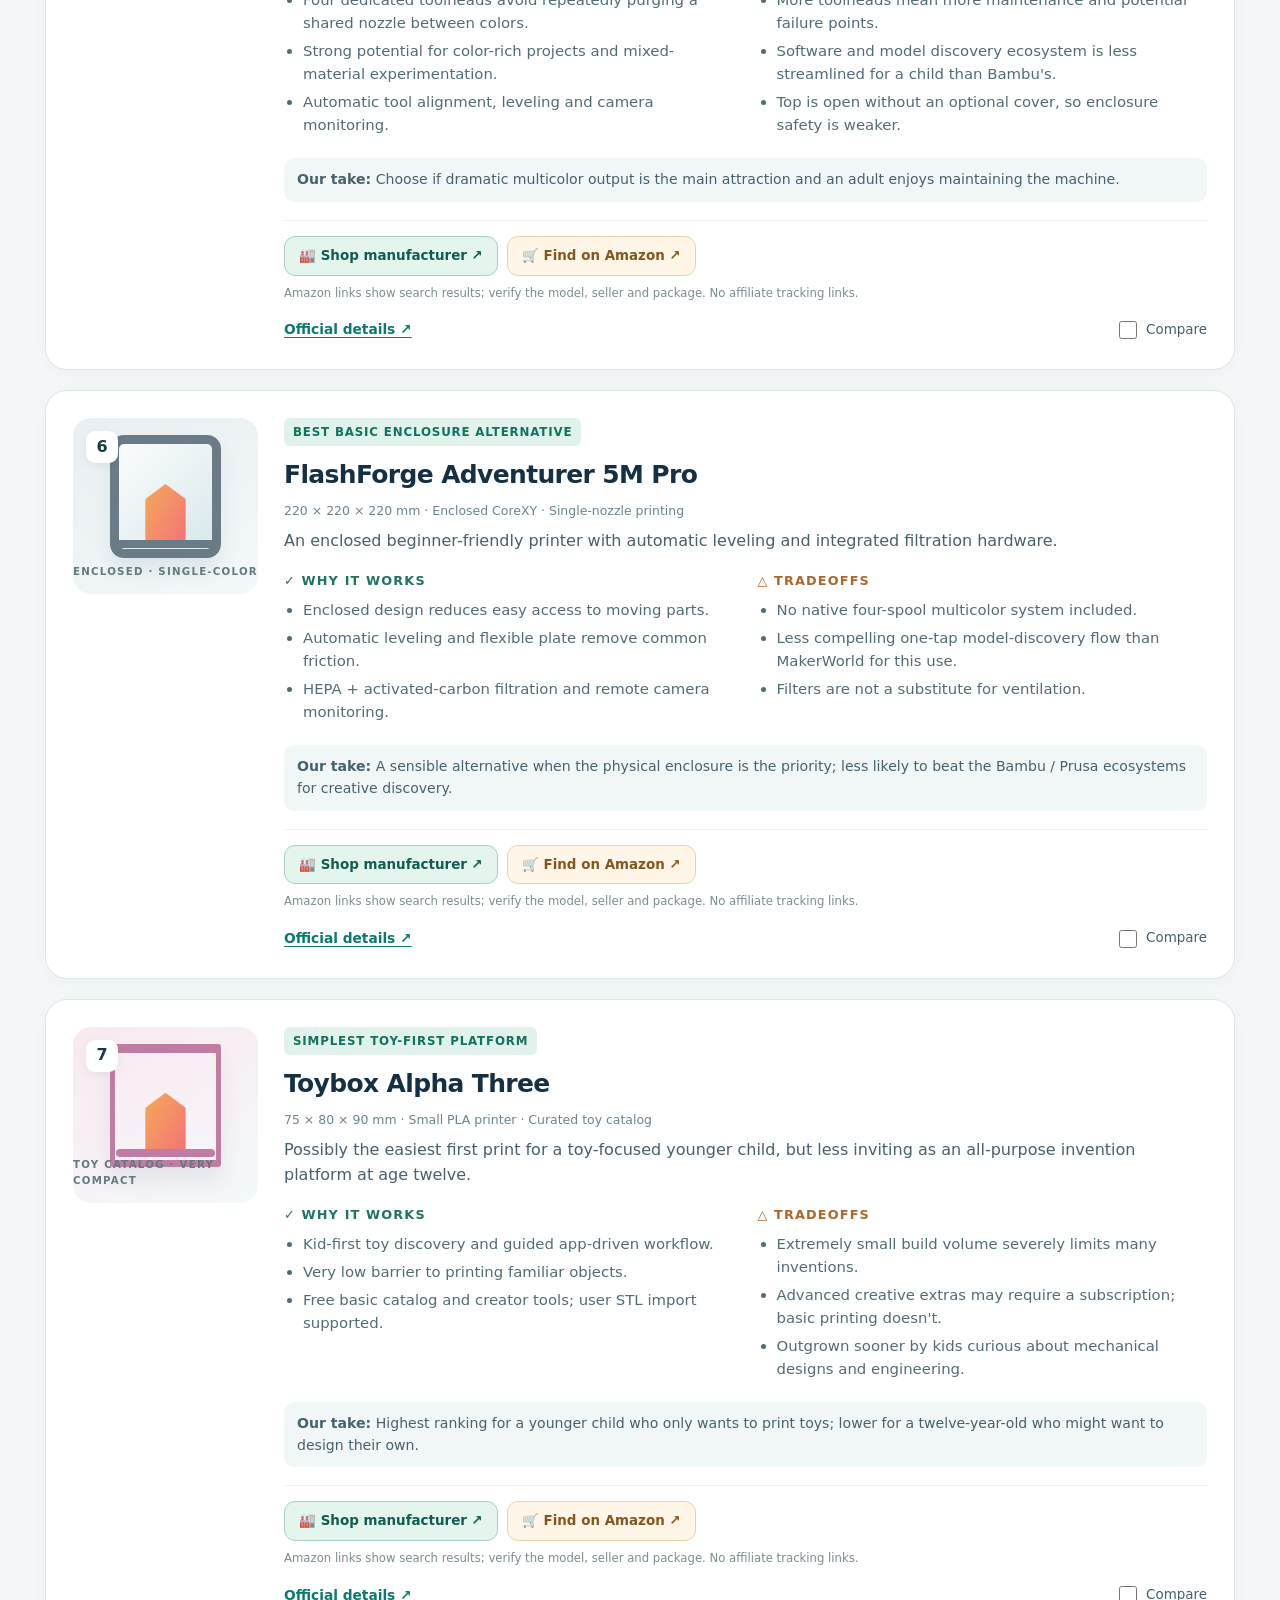
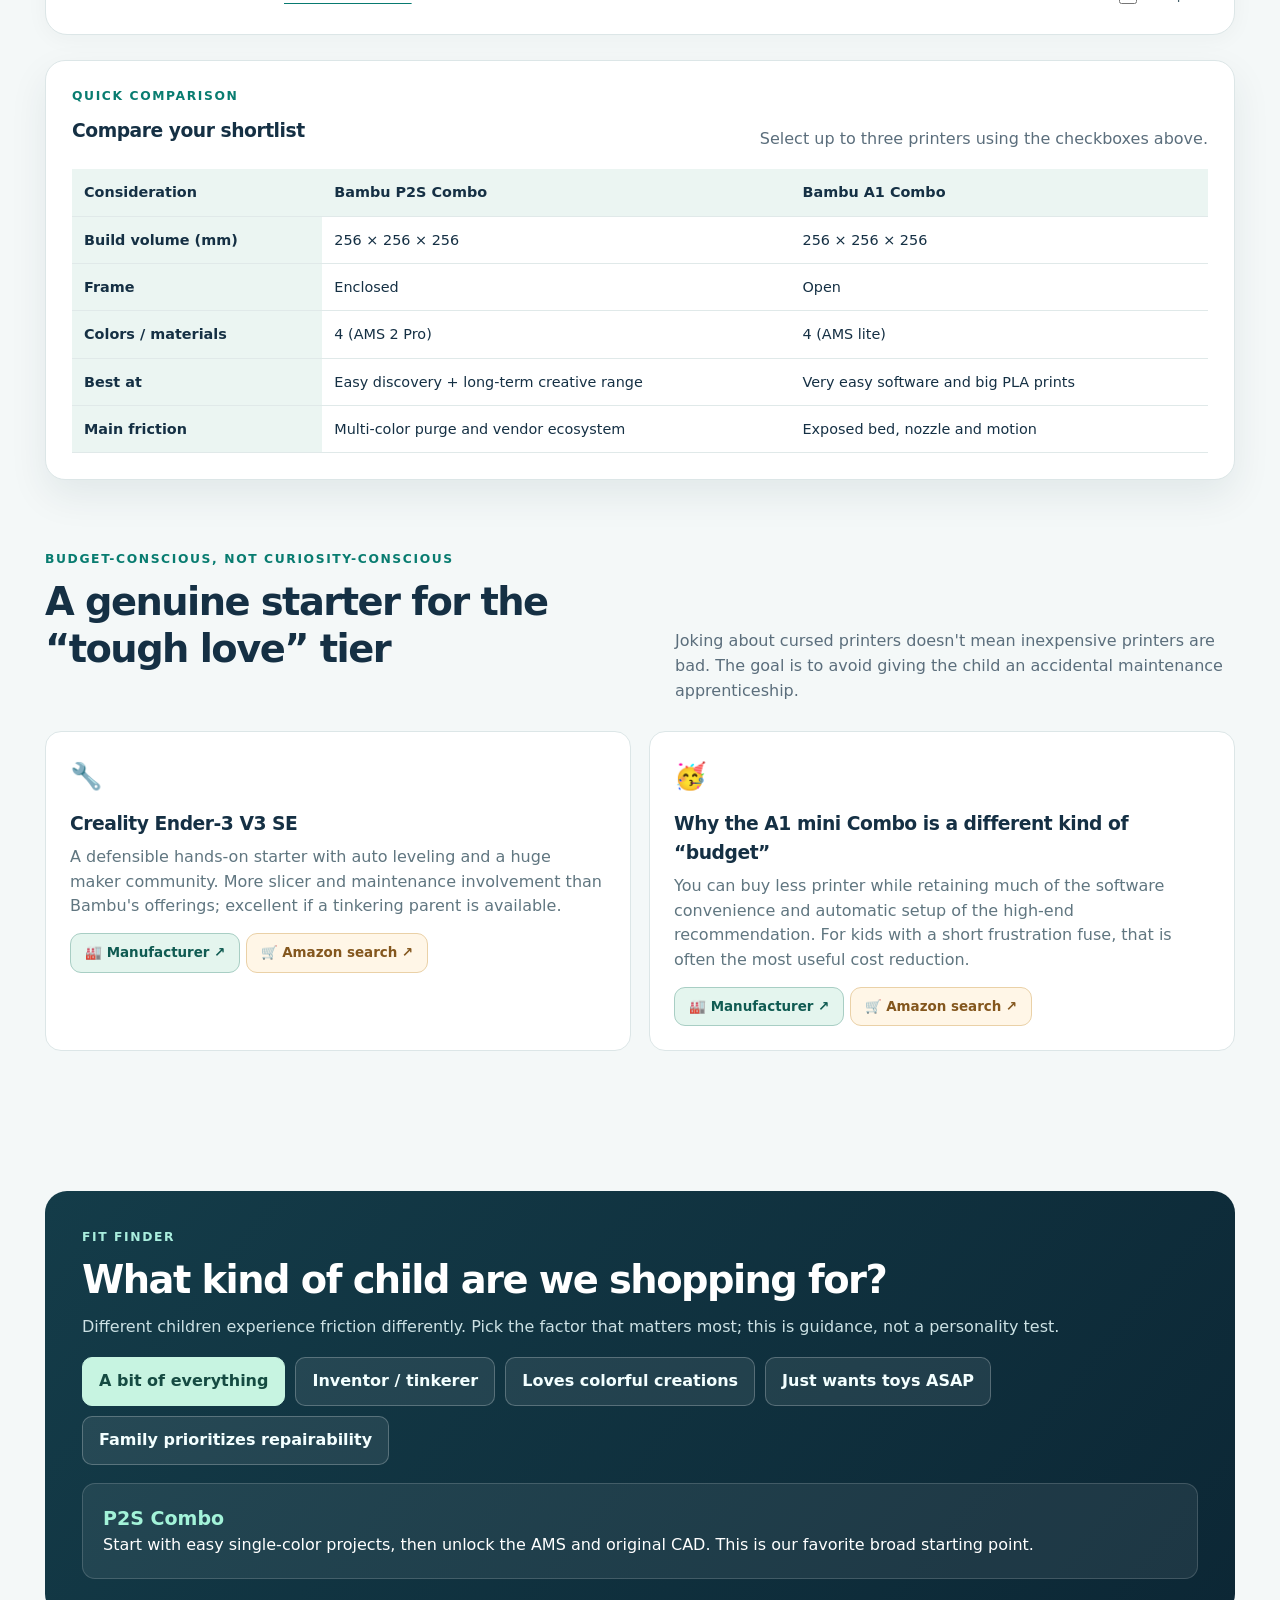
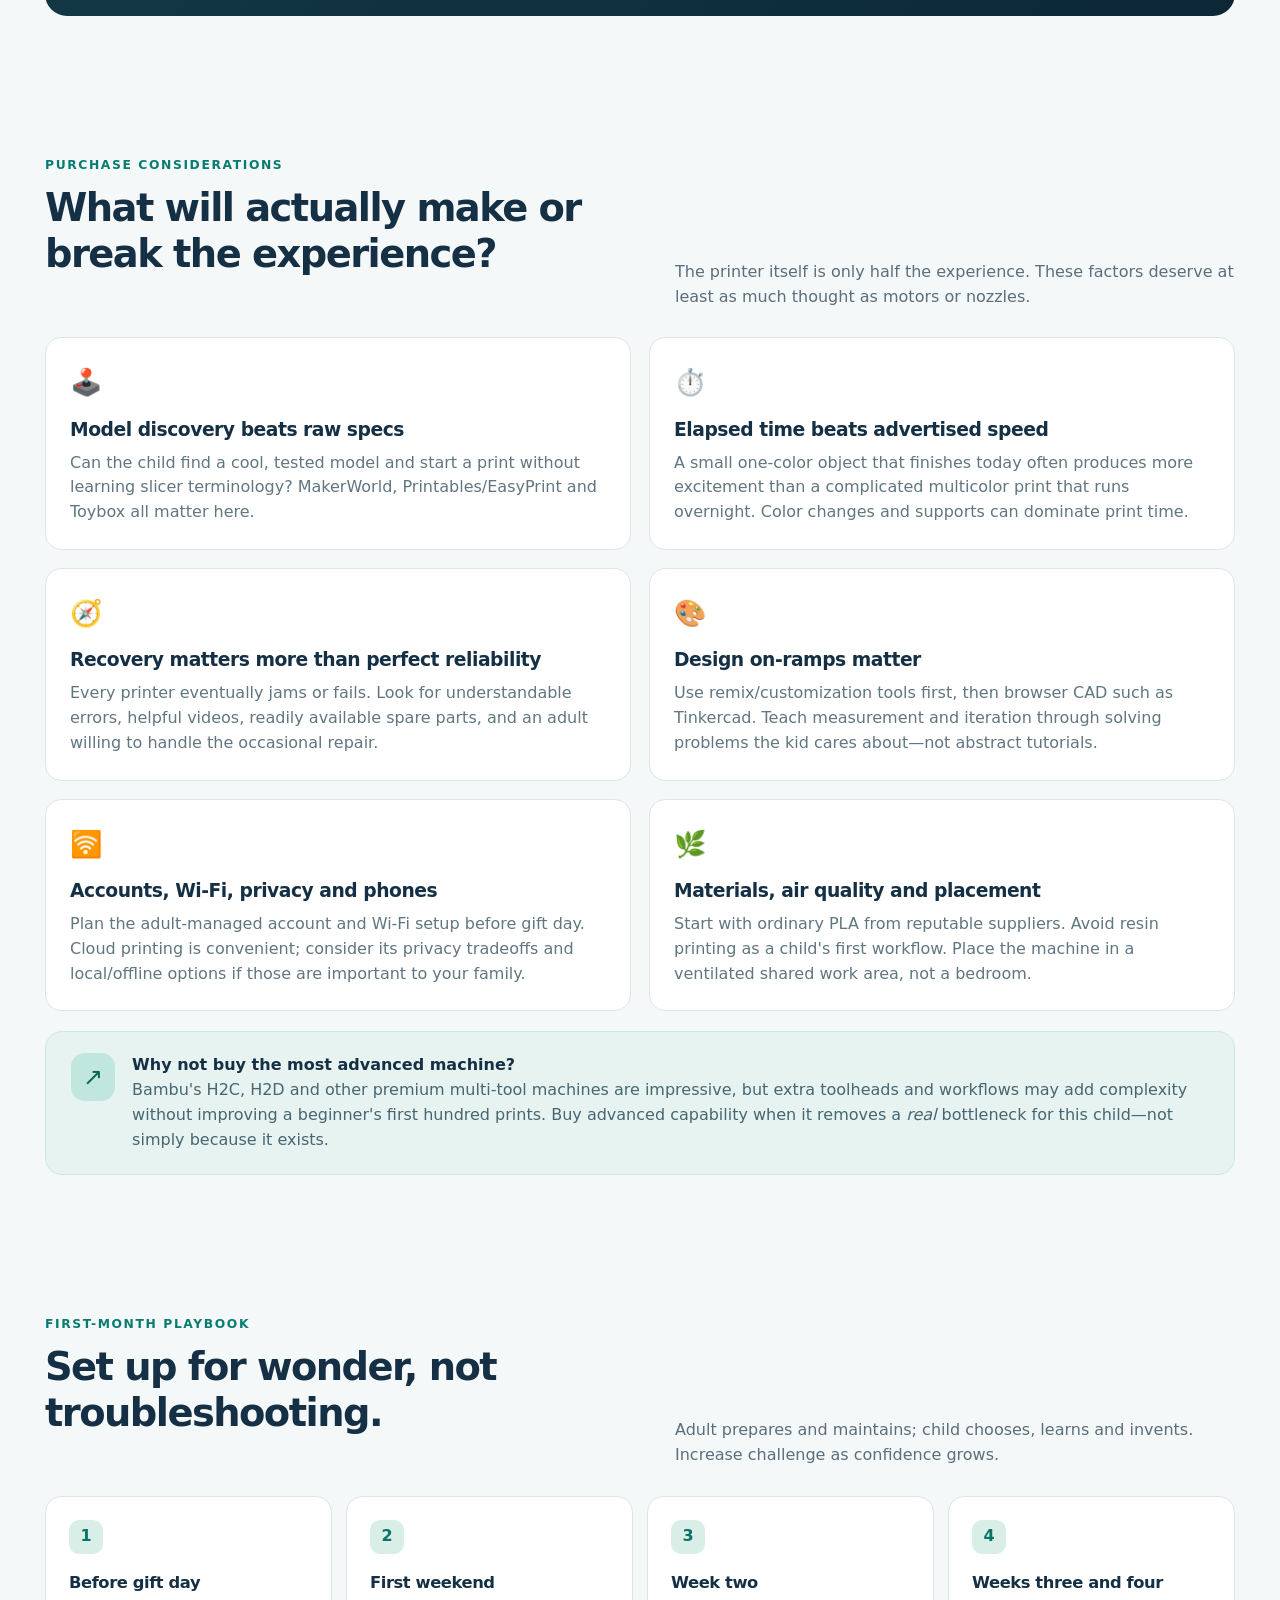
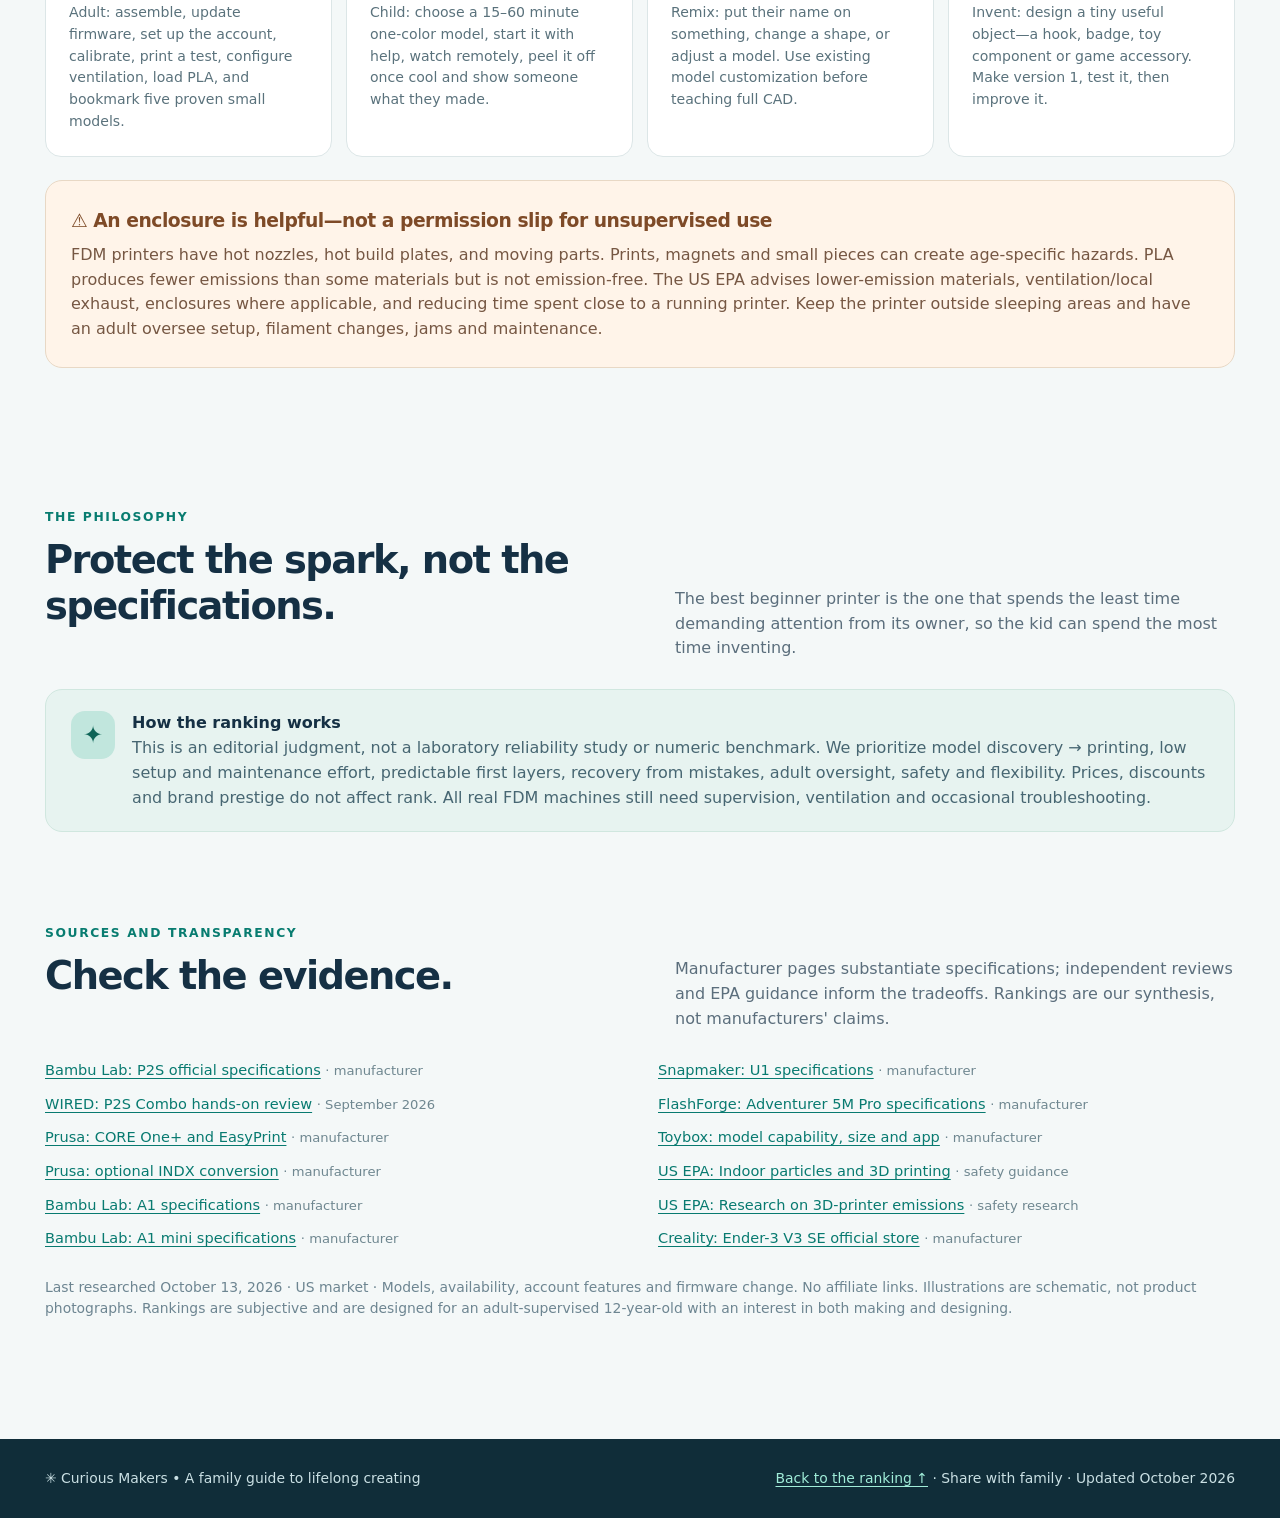
==== commit 2c957571: "Tighten mobile spacing and type, shorten hero tagline" ====
--- a/guides/3d-printers-for-curious-kids/index.html
+++ b/guides/3d-printers-for-curious-kids/index.html
@@ -46,6 +46,71 @@
 .shops small{font-size:.73rem;line-height:1.4;color:#7a8d91;flex-basis:100%}
 @media(max-width:660px){.love-section{padding-top:36px}.love-stage{border-radius:19px}.love-output{grid-template-columns:1fr;gap:8px}.love-buddy{width:54px;height:54px;font-size:30px}.love-ticks{font-size:.66rem}.love-links a,.shop-link{flex:1}.love-reading{margin-top:27px}}
 @media print{.love-section{padding:18px 0}.love-stage{box-shadow:none}.love-range{height:12px}.love-ticks{margin:8px 0 14px}.love-output{padding:12px}.love-links,.shops{display:none!important}}
+
+/* Compact layouts: retain generous tap targets while shortening scroll on phones. */
+@media(max-width:660px){
+  body{font-size:.94rem;line-height:1.46}
+  .wrap{width:calc(100% - 26px)}
+  .hero-inner{padding:20px 0 23px}
+  .hero h1{font-size:clamp(1.8rem,7.2vw,2.35rem);line-height:1.09;margin-bottom:9px}
+  .hero .lede{font-size:.91rem;line-height:1.4;margin:0;max-width:100%;letter-spacing:-.008em}
+  .love-section{padding-top:19px;padding-bottom:23px}
+  .love-stage{padding:16px;border-radius:16px}
+  .love-heading{gap:8px}
+  .love-heading h2{font-size:clamp(1.5rem,6.2vw,1.9rem);line-height:1.17;margin-bottom:7px}
+  .love-heading p{font-size:.89rem;line-height:1.45}
+  .satire{font-size:.63rem;padding:4px 8px}
+  .love-reading{margin:17px 0 11px;gap:6px}
+  .love-reading strong{font-size:2.45rem}
+  .love-reading .love-emoji{font-size:1.6rem}
+  .love-reading span:last-child{font-size:.76rem}
+  .love-stage label[for="love-slider"]{font-size:.85rem;margin-bottom:11px!important}
+  .love-ticks{font-size:.6rem;margin:14px 0 17px;gap:5px}
+  .love-output{padding:14px;gap:9px;border-radius:12px}
+  .love-buddy{width:46px;height:46px;font-size:26px;border-radius:11px}
+  .love-level{font-size:.65rem;letter-spacing:.09em}
+  .love-product{font-size:1.26rem}
+  .love-zinger{font-size:.92rem;margin-bottom:6px}
+  .love-explain{font-size:.87rem;line-height:1.45;margin-bottom:9px}
+  .love-links{gap:7px}
+  .love-links a,.shop-link{min-height:42px;padding:10px 9px;font-size:.77rem}
+  .love-note{font-size:.82rem;line-height:1.46;margin-top:12px}
+  .top-picks{gap:10px;margin-bottom:0}
+  .pick{padding:16px;border-radius:14px}
+  .pick h3{font-size:1.12rem;margin:6px 0}
+  .pick p{font-size:.87rem;line-height:1.45}
+  .section{padding:32px 0}
+  .section h2{font-size:clamp(1.5rem,6vw,1.95rem);line-height:1.16}
+  .section-head{margin-bottom:17px}
+  .section-head p{font-size:.89rem;line-height:1.46;margin-top:6px}
+  .kicker{font-size:.7rem;margin-bottom:7px}
+  .method{padding:15px;gap:10px;border-radius:13px}
+  .method-icon{font-size:19px;padding:8px;border-radius:9px}
+  .method p{font-size:.86rem;line-height:1.44}
+  .controls{gap:6px;margin-bottom:15px}
+  .tab{padding:9px 11px;font-size:.77rem;min-height:40px}
+  .printer{padding:16px;border-radius:15px}
+  .printer h3{font-size:1.3rem}
+  .printer .one-line{font-size:.9rem;margin:9px 0 13px}
+  .printer .procon ul{font-size:.86rem}
+  .printer .procon li{margin:4px 0}
+  .visual{margin-bottom:13px}
+  .micro{font-size:.84rem;margin-top:12px;padding:9px 11px}
+  .tools{margin-top:12px}
+  .shops{margin-top:13px;padding-top:12px;gap:7px}
+  .feature-grid,.steps{gap:11px}
+  .feature,.step{padding:16px;border-radius:13px}
+  .feature h3{margin:7px 0 5px}
+  .feature p,.step p{font-size:.87rem}
+  .compare-panel{padding:16px;border-radius:14px}
+  .quiz{padding:19px;border-radius:16px}
+  .quiz h2{font-size:1.6rem}
+  .quiz-buttons{gap:7px;margin:13px 0}
+  .quiz-buttons button{padding:10px 12px;font-size:.85rem}
+  .quiz-answer{padding:13px}
+  .safety{padding:17px}
+  .footer{padding:20px 0;margin-top:14px}
+}
 </style>
 </head>
 <body>
@@ -53,7 +118,7 @@
   <div class="wrap">
     <div class="topbar"><div class="brand"><span class="brandmark">✳</span> Curious Makers <span style="font-weight:400;opacity:.65">/ family buying guide</span></div><div class="head-actions"><button class="ghost" id="share" type="button">↗ Share guide</button><button class="ghost" onclick="window.print()" type="button">Print / Save PDF</button></div></div>
     <div class="hero-inner">
-      <div><h1>Best 3D Printers for <em>Curious Kids 🚀</em></h1><p class="lede"><strong>Protect and fuel their curious spark. ✨</strong> Less frustration. More creating. Ranked for easy wins, reliability, and room to grow.</p></div>
+      <div><h1>Best 3D Printers for <em>Curious Kids 🚀</em></h1><p class="lede"><strong>Protect &amp; fuel their spark. ✨</strong> Less frustration. More creating.</p></div>
       <div class="hero-art" aria-hidden="true"><div class="orb a"></div><div class="orb b"></div><div class="device"><div class="rail"></div><div class="head"></div><div class="plate"></div><div class="model"></div></div><div class="sticker star">🦕</div><div class="sticker bolt">⚙️</div></div>
     </div>
   </div>
